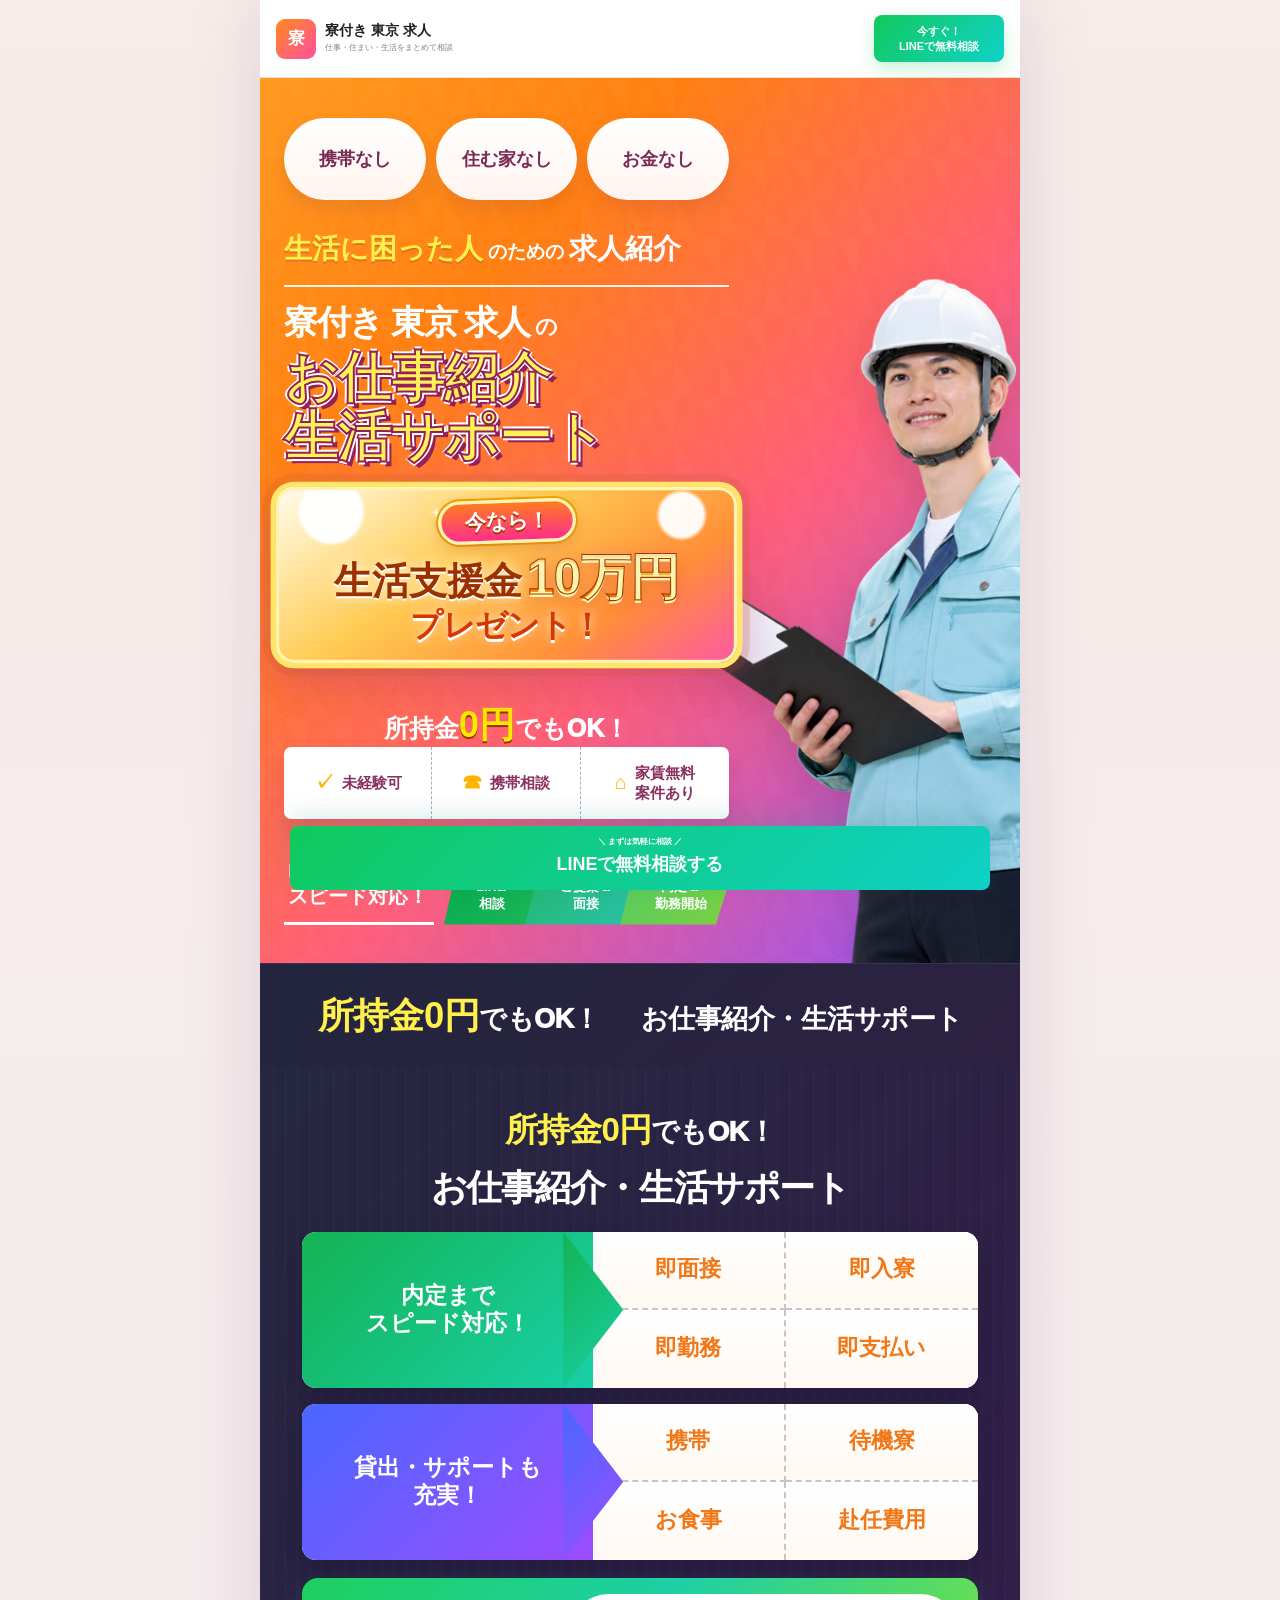
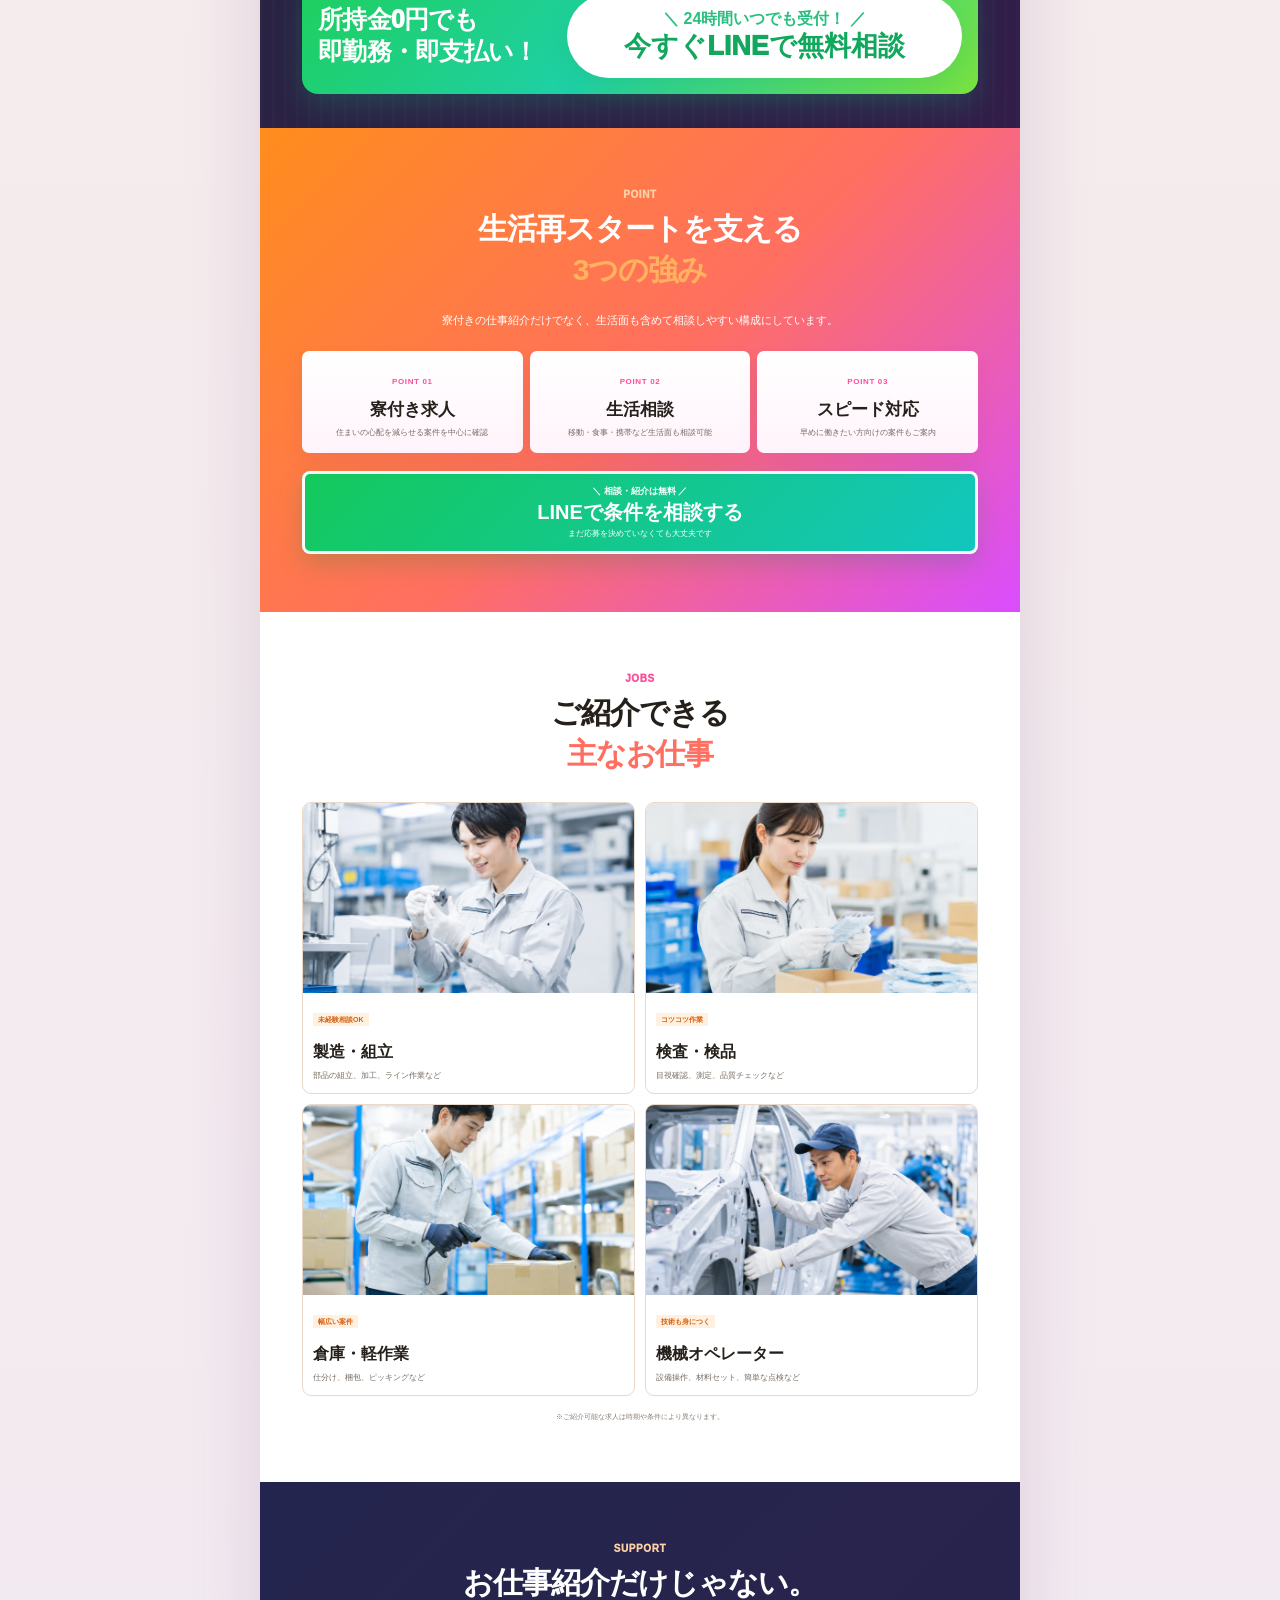
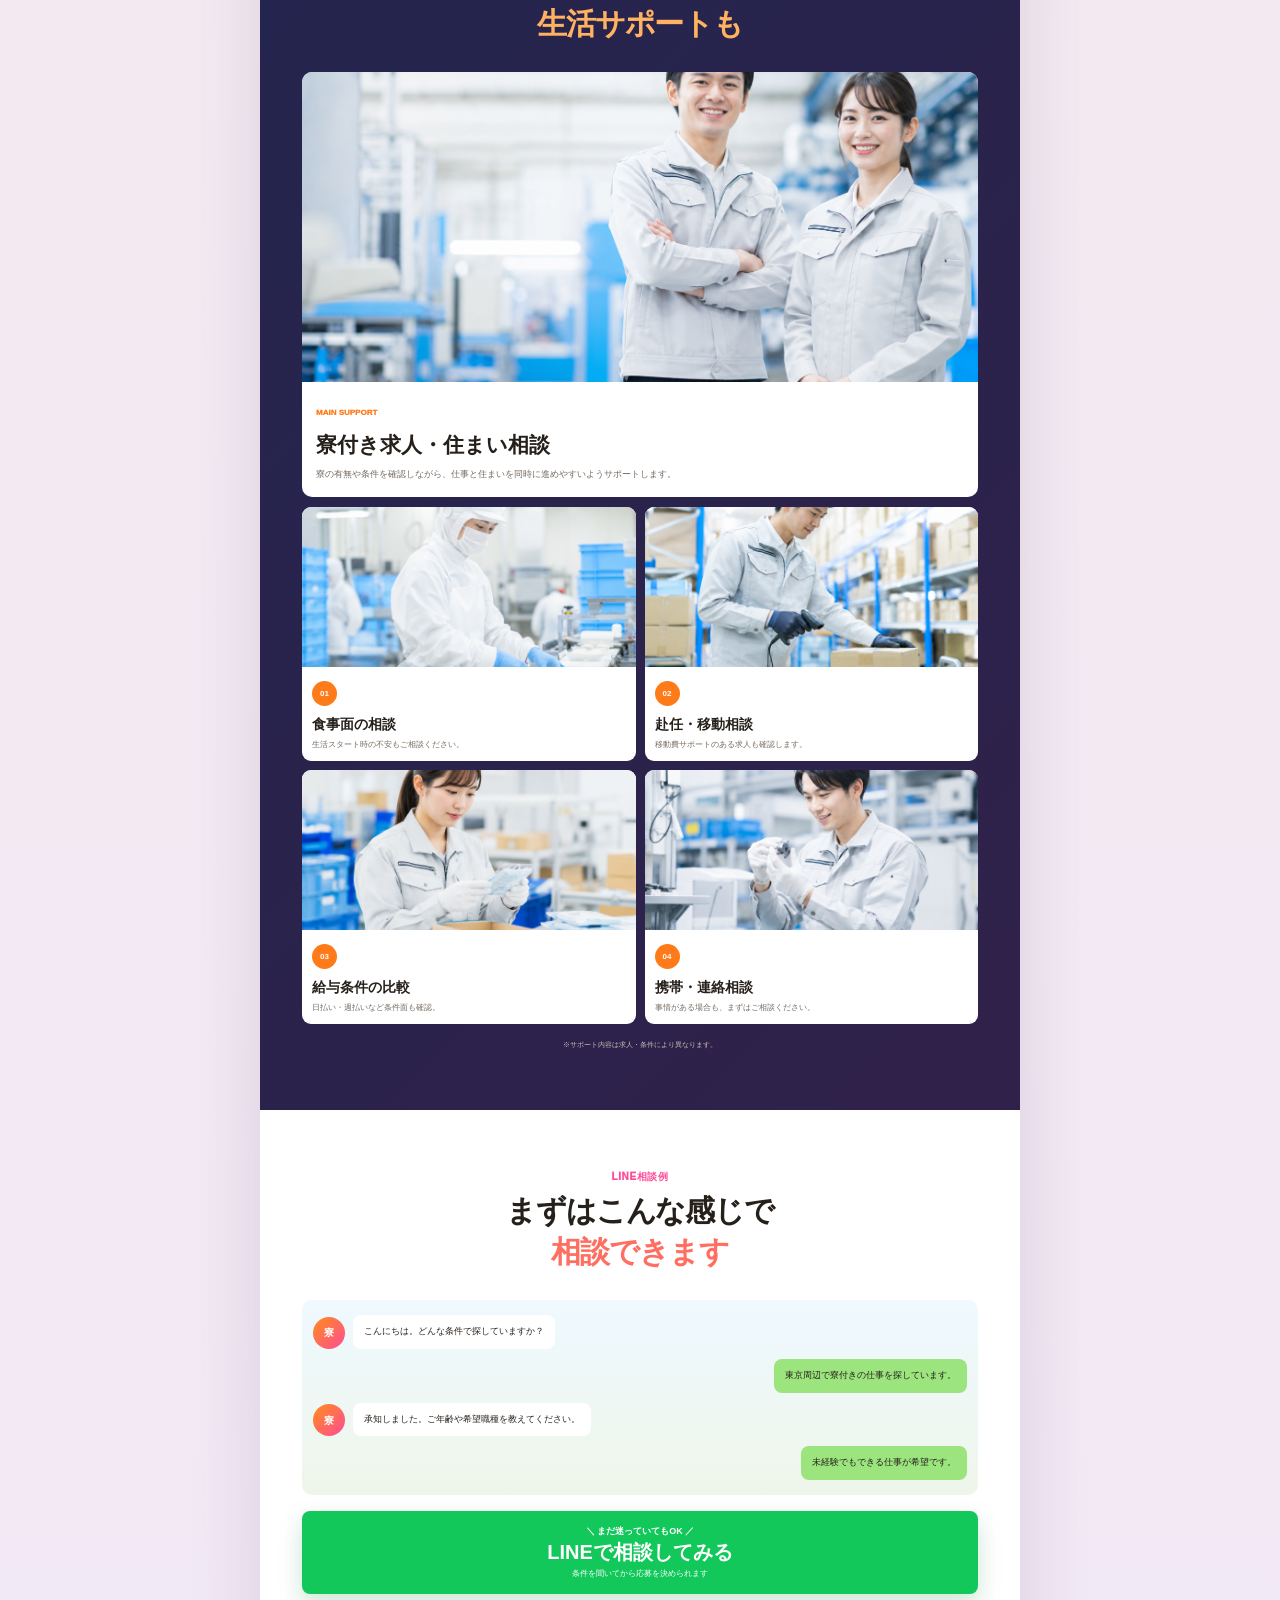
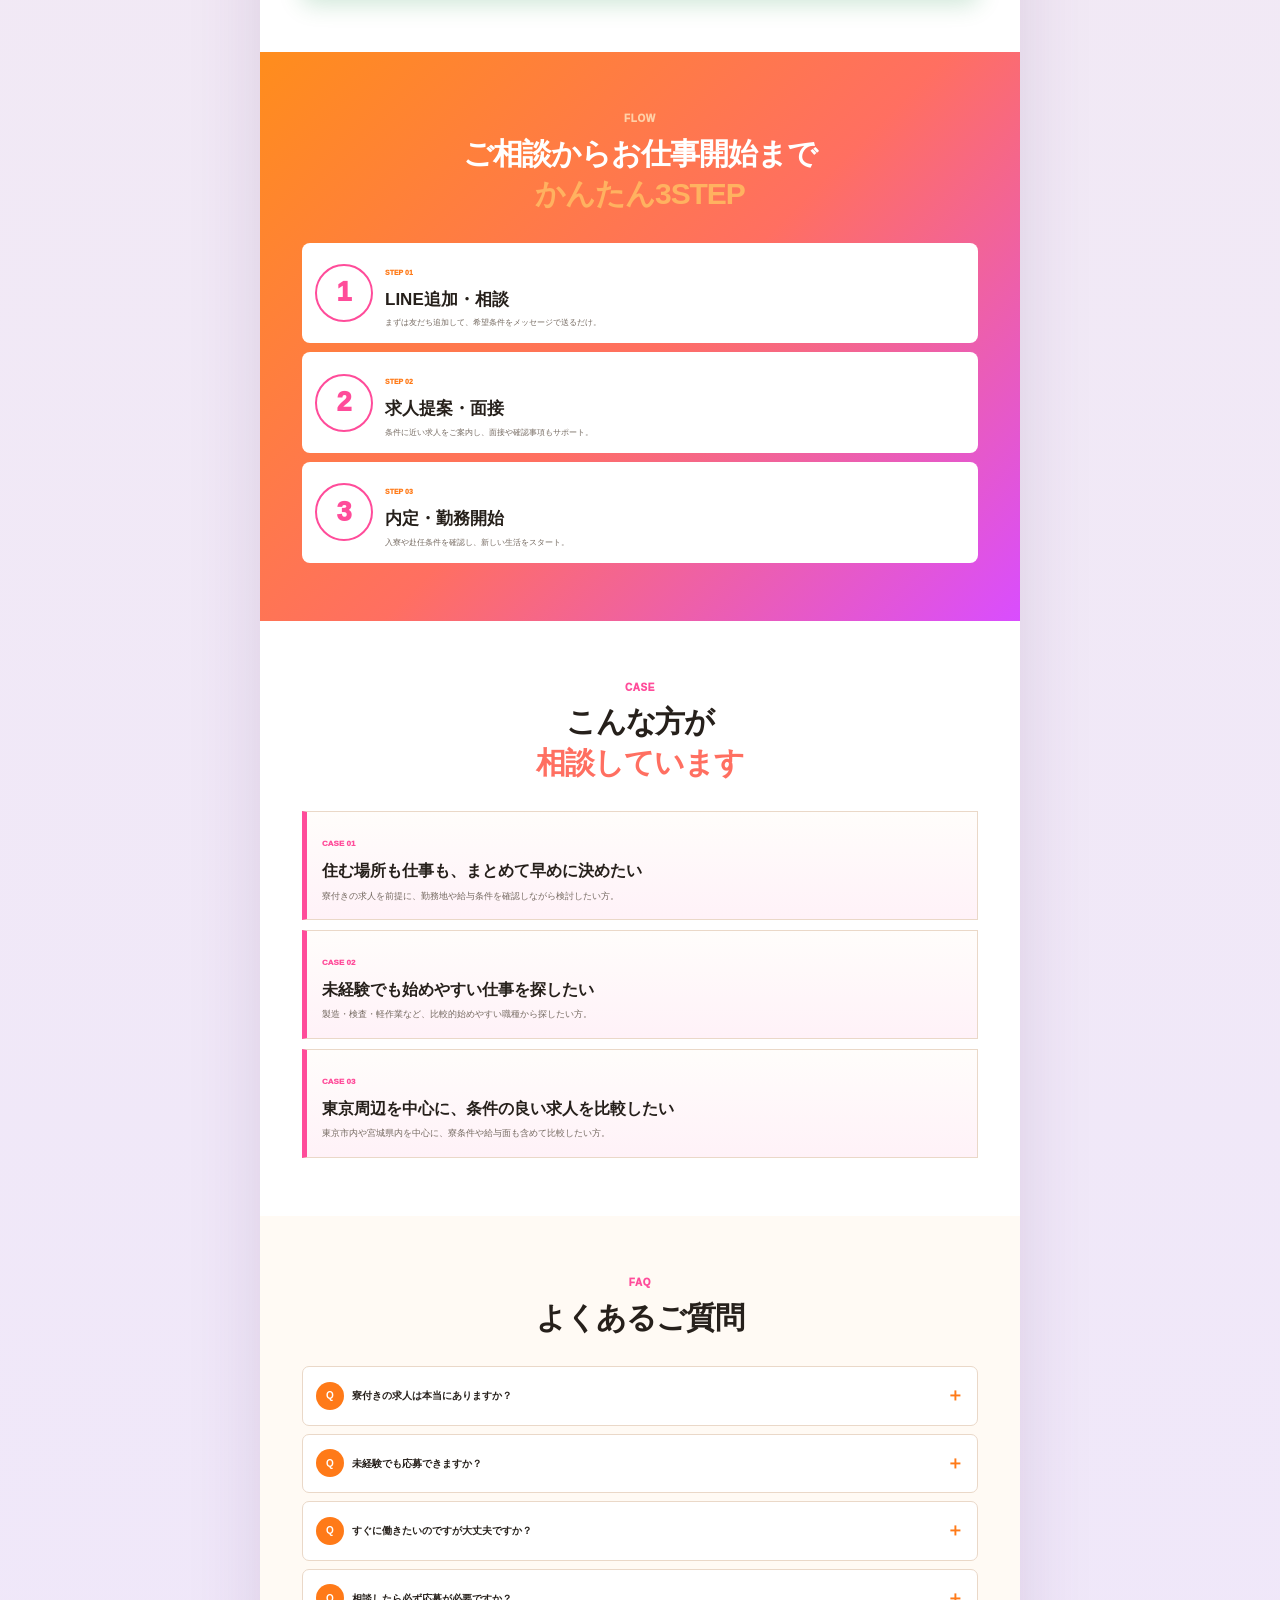
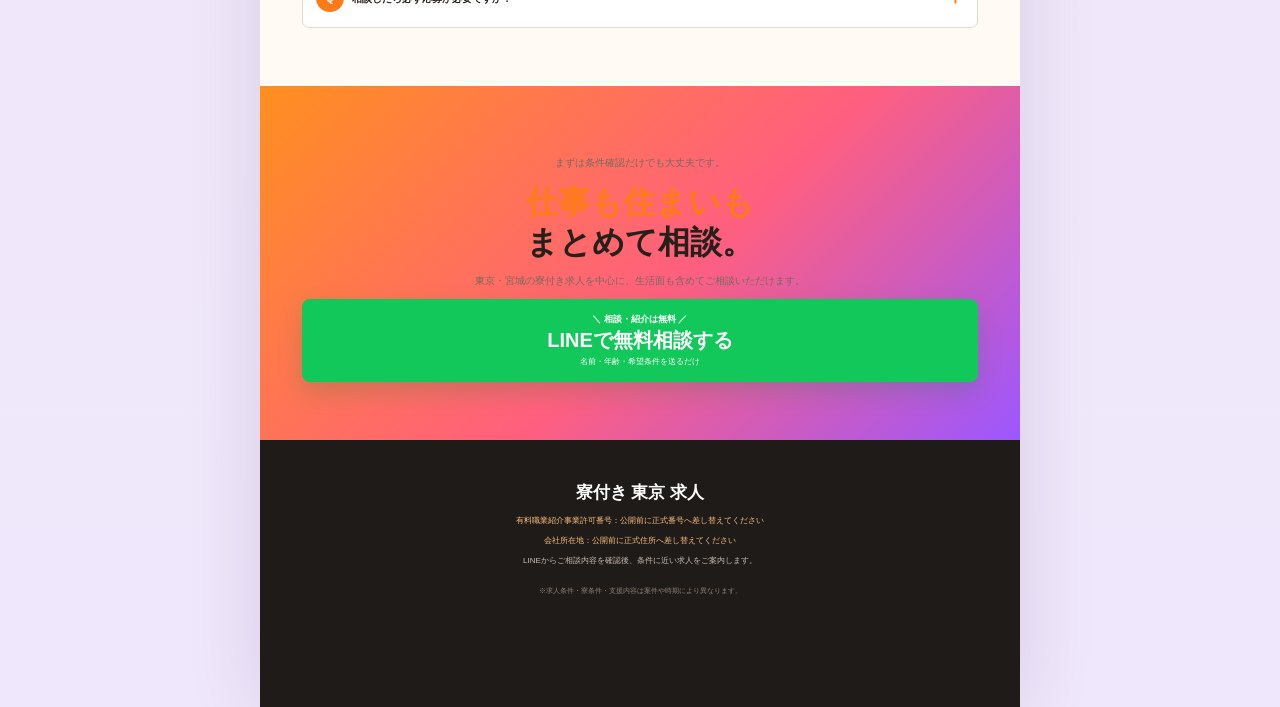
==== index.html @ ebe956d4 "Add files via upload" ====
<!doctype html>
<html lang="ja">
<head>
<meta charset="utf-8">
<meta name="viewport" content="width=device-width,initial-scale=1,viewport-fit=cover">
<meta name="description" content="東京・宮城の寮付き求人をLINEで無料相談。製造・検査・倉庫などのお仕事と住まいをまとめて相談できます。">
<meta name="theme-color" content="#f47a18">
<meta http-equiv="Cache-Control" content="no-cache, no-store, must-revalidate">
<meta http-equiv="Pragma" content="no-cache">
<meta http-equiv="Expires" content="0">
<title>寮付き 東京 求人｜仕事と住まいをまとめて相談</title>
<link rel="stylesheet" href="assets/style1.css?v=20260813r">
<link rel="stylesheet" href="assets/style2.css?v=20260813r">
<link rel="stylesheet" href="assets/hero-size.css?v=20260813r">
</head>
<body>
<div class="page">
<header class="header top-header">
  <a class="brand" href="#top" aria-label="ページ上部へ">
    <span class="brand-mark">寮</span>
    <span class="brand-copy"><strong>寮付き 東京 求人</strong><small>仕事・住まい・生活をまとめて相談</small></span>
  </a>
  <a class="header-line header-line-lg" href="https://lin.ee/xo4sCJy" target="_blank" rel="noopener">今すぐ！<br>LINEで無料相談</a>
</header>

<main id="top">
<section class="hero hero-reference">
  <div class="hero-pattern"></div>
  <div class="hero-inner hero-reference-inner">
    <div class="hero-left">
      <div class="hero-pills">
        <span>携帯なし</span>
        <span>住む家なし</span>
        <span>お金なし</span>
      </div>

      <div class="hero-life-line">
        <strong>生活に困った人</strong><span>のための</span><b>求人紹介</b>
      </div>

      <h1 class="hero-brand-copy">
        <small><b>寮付き 東京 求人</b> の</small>
        <span>お仕事紹介</span><br><em>生活サポート</em>
      </h1>

      <div class="hero-bonus">
        <small>今なら！</small>
        <strong>
          <span class="hero-bonus-main">生活支援金<b>10万円</b></span>
          <span class="hero-bonus-gift">プレゼント！</span>
        </strong>
      </div>

      <div class="hero-zero">所持金<b>0円</b>でもOK！</div>

      <div class="hero-merits hero-merits-ref">
        <div><i>✓</i><span>未経験可</span></div>
        <div><i>☎</i><span>携帯相談</span></div>
        <div><i>⌂</i><span>家賃無料<br>案件あり</span></div>
      </div>

      <div class="hero-bottom-flow">
        <div class="hero-speed">内定まで<br><strong>スピード対応！</strong></div>
        <div class="hero-steps hero-steps-ref">
          <div><b>01</b><span><em>LINE</em><br>相談</span></div>
          <div><b>02</b><span>ご提案＆<br>面接</span></div>
          <div><b>03</b><span>内定＆<br>勤務開始</span></div>
        </div>
      </div>
    </div>

    <div class="hero-right hero-person">
      <img src="assets/hero-worker-final.png" alt="寮付き求人を案内するスタッフ">
    </div>
  </div>
</section>

<section class="hero-strip hero-strip-ref">
  <p><b>所持金0円</b>でもOK！ <span>お仕事紹介・生活サポート</span></p>
</section>

<section class="section jobit-style reveal-target">
  <div class="jobit-headline">
    <p><b>所持金0円</b>でもOK！</p>
    <h2>お仕事紹介・生活サポート</h2>
  </div>

  <div class="jobit-support-card green-card">
    <div class="jobit-support-label">内定まで<br>スピード対応！</div>
    <div class="jobit-support-grid">
      <div>即面接</div>
      <div>即入寮</div>
      <div>即勤務</div>
      <div>即支払い</div>
    </div>
  </div>

  <div class="jobit-support-card blue-card">
    <div class="jobit-support-label">貸出・サポートも<br>充実！</div>
    <div class="jobit-support-grid">
      <div>携帯</div>
      <div>待機寮</div>
      <div>お食事</div>
      <div>赴任費用</div>
    </div>
  </div>

  <div class="jobit-cta-panel">
    <div class="jobit-cta-copy">
      <strong>所持金0円でも<br>即勤務・即支払い！</strong>
    </div>
    <a class="jobit-big-line" href="https://lin.ee/xo4sCJy" target="_blank" rel="noopener">
      <small>＼ 24時間いつでも受付！ ／</small>
      <span>今すぐLINEで無料相談</span>
    </a>
  </div>
</section>

<section class="section section-orange reveal-target">
  <div class="section-title light">
    <span>POINT</span>
    <h2>生活再スタートを支える<br><em>3つの強み</em></h2>
  </div>
  <p class="intro-copy">寮付きの仕事紹介だけでなく、生活面も含めて相談しやすい構成にしています。</p>
  <div class="feature-three">
    <article><strong>POINT 01</strong><h3>寮付き求人</h3><p>住まいの心配を減らせる案件を中心に確認</p></article>
    <article><strong>POINT 02</strong><h3>生活相談</h3><p>移動・食事・携帯など生活面も相談可能</p></article>
    <article><strong>POINT 03</strong><h3>スピード対応</h3><p>早めに働きたい方向けの案件もご案内</p></article>
  </div>
  <a class="line-btn white-line" href="https://lin.ee/xo4sCJy" target="_blank" rel="noopener">
    <small>＼ 相談・紹介は無料 ／</small>
    <strong>LINEで条件を相談する</strong>
    <span>まだ応募を決めていなくても大丈夫です</span>
  </a>
</section>

<section class="section jobs reveal-target">
  <div class="section-title">
    <span>JOBS</span>
    <h2>ご紹介できる<br><em>主なお仕事</em></h2>
  </div>
  <div class="jobs-grid">
    <article class="job-card"><img src="../assets/img/job-parts.png" alt="製造・組立の仕事"><div><small>未経験相談OK</small><h3>製造・組立</h3><p>部品の組立、加工、ライン作業など</p></div></article>
    <article class="job-card"><img src="../assets/img/job-inspection.png" alt="検査・検品の仕事"><div><small>コツコツ作業</small><h3>検査・検品</h3><p>目視確認、測定、品質チェックなど</p></div></article>
    <article class="job-card"><img src="../assets/img/job-warehouse.png" alt="倉庫・軽作業の仕事"><div><small>幅広い案件</small><h3>倉庫・軽作業</h3><p>仕分け、梱包、ピッキングなど</p></div></article>
    <article class="job-card"><img src="../assets/img/job-auto.png" alt="機械操作の仕事"><div><small>技術も身につく</small><h3>機械オペレーター</h3><p>設備操作、材料セット、簡単な点検など</p></div></article>
  </div>
  <p class="caption">※ご紹介可能な求人は時期や条件により異なります。</p>
</section>

<section class="section section-dark reveal-target">
  <div class="section-title light">
    <span>SUPPORT</span>
    <h2>お仕事紹介だけじゃない。<br><em>生活サポートも</em></h2>
  </div>
  <article class="support-main">
    <img src="../assets/img/support2.png" alt="住まいの相談サポート">
    <div><small>MAIN SUPPORT</small><h3>寮付き求人・住まい相談</h3><p>寮の有無や条件を確認しながら、仕事と住まいを同時に進めやすいようサポートします。</p></div>
  </article>
  <div class="support-grid">
    <article class="support-card"><img src="../assets/img/support1.png" alt="食事サポート"><div><b>01</b><h3>食事面の相談</h3><p>生活スタート時の不安もご相談ください。</p></div></article>
    <article class="support-card"><img src="../assets/img/support3.png" alt="赴任サポート"><div><b>02</b><h3>赴任・移動相談</h3><p>移動費サポートのある求人も確認します。</p></div></article>
    <article class="support-card"><img src="../assets/img/support4.png" alt="給与相談"><div><b>03</b><h3>給与条件の比較</h3><p>日払い・週払いなど条件面も確認。</p></div></article>
    <article class="support-card"><img src="../assets/img/support5.png" alt="携帯相談"><div><b>04</b><h3>携帯・連絡相談</h3><p>事情がある場合も、まずはご相談ください。</p></div></article>
  </div>
  <p class="caption light-caption">※サポート内容は求人・条件により異なります。</p>
</section>

<section class="section coordinator reveal-target">
  <div class="section-title">
    <span>LINE相談例</span>
    <h2>まずはこんな感じで<br><em>相談できます</em></h2>
  </div>
  <div class="chat-box">
    <div class="chat-row"><div class="chat-icon">寮</div><p>こんにちは。どんな条件で探していますか？</p></div>
    <div class="chat-row user"><p>東京周辺で寮付きの仕事を探しています。</p></div>
    <div class="chat-row"><div class="chat-icon">寮</div><p>承知しました。ご年齢や希望職種を教えてください。</p></div>
    <div class="chat-row user"><p>未経験でもできる仕事が希望です。</p></div>
  </div>
  <a class="line-btn" href="https://lin.ee/xo4sCJy" target="_blank" rel="noopener">
    <small>＼ まだ迷っていてもOK ／</small>
    <strong>LINEで相談してみる</strong>
    <span>条件を聞いてから応募を決められます</span>
  </a>
</section>

<section class="section section-orange reveal-target">
  <div class="section-title light">
    <span>FLOW</span>
    <h2>ご相談からお仕事開始まで<br><em>かんたん3STEP</em></h2>
  </div>
  <ol class="flow-list">
    <li><div class="flow-num">1</div><div><small>STEP 01</small><h3>LINE追加・相談</h3><p>まずは友だち追加して、希望条件をメッセージで送るだけ。</p></div></li>
    <li><div class="flow-num">2</div><div><small>STEP 02</small><h3>求人提案・面接</h3><p>条件に近い求人をご案内し、面接や確認事項もサポート。</p></div></li>
    <li><div class="flow-num">3</div><div><small>STEP 03</small><h3>内定・勤務開始</h3><p>入寮や赴任条件を確認し、新しい生活をスタート。</p></div></li>
  </ol>
</section>

<section class="section cases reveal-target">
  <div class="section-title">
    <span>CASE</span>
    <h2>こんな方が<br><em>相談しています</em></h2>
  </div>
  <div class="case-list">
    <article class="case-card"><span>CASE 01</span><h3>住む場所も仕事も、まとめて早めに決めたい</h3><p>寮付きの求人を前提に、勤務地や給与条件を確認しながら検討したい方。</p></article>
    <article class="case-card"><span>CASE 02</span><h3>未経験でも始めやすい仕事を探したい</h3><p>製造・検査・軽作業など、比較的始めやすい職種から探したい方。</p></article>
    <article class="case-card"><span>CASE 03</span><h3>東京周辺を中心に、条件の良い求人を比較したい</h3><p>東京市内や宮城県内を中心に、寮条件や給与面も含めて比較したい方。</p></article>
  </div>
</section>

<section class="section section-soft faq reveal-target">
  <div class="section-title">
    <span>FAQ</span>
    <h2>よくあるご質問</h2>
  </div>
  <div class="faq-list">
    <details><summary><b>Q</b>寮付きの求人は本当にありますか？</summary><div><b>A</b><p>はい。寮付き・住み込み可能な求人を中心にご案内します。条件は求人ごとに異なります。</p></div></details>
    <details><summary><b>Q</b>未経験でも応募できますか？</summary><div><b>A</b><p>未経験から応募可能な製造・検査・軽作業系の求人もあります。</p></div></details>
    <details><summary><b>Q</b>すぐに働きたいのですが大丈夫ですか？</summary><div><b>A</b><p>求人状況によりますが、選考スピードの早い案件から優先して確認できます。</p></div></details>
    <details><summary><b>Q</b>相談したら必ず応募が必要ですか？</summary><div><b>A</b><p>いいえ。求人条件を確認してから、応募するかどうか決めていただけます。</p></div></details>
  </div>
</section>

<section class="section final-cta reveal-target">
  <p>まずは条件確認だけでも大丈夫です。</p>
  <h2><em>仕事も住まいも</em><br>まとめて相談。</h2>
  <p>東京・宮城の寮付き求人を中心に、生活面も含めてご相談いただけます。</p>
  <a class="line-btn" href="https://lin.ee/xo4sCJy" target="_blank" rel="noopener">
    <small>＼ 相談・紹介は無料 ／</small>
    <strong>LINEで無料相談する</strong>
    <span>名前・年齢・希望条件を送るだけ</span>
  </a>
</section>

</main>

<footer class="footer">
  <strong>寮付き 東京 求人</strong>
  <p class="edit-needed">有料職業紹介事業許可番号：公開前に正式番号へ差し替えてください</p>
  <p class="edit-needed">会社所在地：公開前に正式住所へ差し替えてください</p>
  <p>LINEからご相談内容を確認後、条件に近い求人をご案内します。</p>
  <small>※求人条件・寮条件・支援内容は案件や時期により異なります。</small>
</footer>
</div>

<a class="fixed-line" href="https://lin.ee/xo4sCJy" target="_blank" rel="noopener"><small>＼ まずは気軽に相談 ／</small><strong>LINEで無料相談する</strong></a>
<script src="assets/app.js?v=20260813r"></script>
</body>
</html>
---- assets/style1.css ----
:root{--blue:#ff8c1a;--blue2:#e96a00;--yellow:#fff0a6;--green:#12c85a;--orange:#f47a18;--orange2:#ff9d3d;--orange3:#fff0df;--ink:#26201b;--muted:#756a61;--cream:#fffaf4;--line:#ead8c8;--dark:#28221e;--shadow:0 16px 42px rgba(61,39,20,.12)}
*{box-sizing:border-box}html{scroll-behavior:smooth}body{margin:0;background:#ede8e2;color:var(--ink);font-family:-apple-system,BlinkMacSystemFont,"Hiragino Kaku Gothic ProN","Yu Gothic",Meiryo,sans-serif;line-height:1.75}img{display:block;width:100%}a{text-decoration:none;color:inherit}.page{width:min(760px,100%);margin:auto;background:#fff;box-shadow:0 0 60px rgba(66,44,27,.12);overflow:hidden}.header{height:78px;position:sticky;top:0;z-index:50;background:rgba(255,255,255,.98);display:flex;align-items:center;justify-content:space-between;padding:0 16px;border-bottom:1px solid #eee2d8}.brand{display:flex;align-items:center;gap:9px}.brand-mark{width:40px;height:40px;border-radius:9px;background:var(--orange);display:grid;place-items:center;color:#fff;font-weight:950;font-size:17px}.brand-copy strong{display:block;font-size:14px;line-height:1.15}.brand-copy small{display:block;font-size:8px;color:#8c7e72;margin-top:3px}.header-line{background:var(--green);color:#fff;font-size:11px;font-weight:900;padding:9px 13px;border-radius:8px;text-align:center;line-height:1.3}.header-line-lg{min-width:130px}.hero-blue{position:relative;background:linear-gradient(135deg,var(--blue) 0%,#1639bf 52%,#0f2f9f 100%);color:#fff;overflow:hidden}.hero-pattern{position:absolute;inset:0;opacity:.16;background-image:linear-gradient(30deg,rgba(255,255,255,.25) 12%,transparent 12.5%,transparent 87%,rgba(255,255,255,.25) 87.5%,rgba(255,255,255,.25)),linear-gradient(150deg,rgba(255,255,255,.18) 12%,transparent 12.5%,transparent 87%,rgba(255,255,255,.18) 87.5%,rgba(255,255,255,.18)),linear-gradient(90deg,rgba(255,255,255,.1) 2%,transparent 2.5%,transparent 97%,rgba(255,255,255,.1) 97.5%,rgba(255,255,255,.1));background-size:34px 60px,34px 60px,34px 34px;background-position:0 0,17px 30px,0 0}.hero-inner{position:relative;z-index:1;display:grid;grid-template-columns:1.05fr .95fr;gap:10px;align-items:end;padding:26px 18px 0}.hero-left{padding:10px 0 22px}.hero-right{align-self:end}.hero-right img{height:520px;object-fit:contain;object-position:bottom right;filter:drop-shadow(0 12px 20px rgba(0,0,0,.18))}.hero-pills{display:flex;flex-wrap:wrap;gap:8px;margin-bottom:18px}.hero-pills span{background:#fff;color:#203148;border-radius:999px;padding:8px 14px;font-size:11px;font-weight:900;box-shadow:0 6px 16px rgba(0,0,0,.12)}.hero-subcopy{margin:0 0 8px;color:var(--yellow);font-size:15px;font-weight:950;line-height:1.4}.hero h1{margin:0;line-height:1.03;letter-spacing:-.04em}.hero h1 small{display:block;font-size:20px;font-weight:850;color:#fff;margin-bottom:10px}.hero h1 span{display:block;font-size:66px;font-weight:950;color:var(--yellow);text-shadow:-3px 0 #1230a2,0 3px #1230a2,3px 0 #1230a2,0 -3px #1230a2,2px 2px 0 #1230a2}.hero h1 em{display:block;font-style:normal;font-size:58px;font-weight:950;color:var(--yellow);text-shadow:-3px 0 #1230a2,0 3px #1230a2,3px 0 #1230a2,0 -3px #1230a2,2px 2px 0 #1230a2}.hero-zero{display:inline-block;margin:16px 0 14px;padding:8px 14px;border-radius:999px;background:#fff;color:#17307f;font-size:26px;font-weight:950;line-height:1.2}.hero-zero b{font-size:1.35em;color:#ffb800}.hero-merits{display:grid;grid-template-columns:repeat(3,1fr);border-radius:10px;overflow:visible;background:#fff;color:#17307f;margin-bottom:18px}.hero-merits div{padding:16px 8px;text-align:center;font-size:14px;font-weight:900;border-right:1px dashed #c7d0ee}.hero-merits div:last-child{border-right:0}.hero-steps-wrap{display:grid;grid-template-columns:140px 1fr;gap:10px;align-items:end}.hero-speed{font-size:18px;font-weight:950;line-height:1.5;padding:0 4px 12px;border-bottom:3px solid rgba(255,255,255,.85)}.hero-steps{display:grid;grid-template-columns:repeat(3,1fr);overflow:hidden;border-radius:9px}.hero-steps div{padding:12px 10px;background:#1a9a44;color:#fff;clip-path:polygon(0 0,87% 0,100% 50%,87% 100%,0 100%,8% 50%);margin-left:-12px;padding-left:24px}.hero-steps div:first-child{margin-left:0;padding-left:12px;background:#128740}.hero-steps div:nth-child(2){background:#2ea748}.hero-steps div:nth-child(3){background:#48ba50}.hero-steps b{display:block;font-size:22px;line-height:1;margin-bottom:3px}.hero-steps span{display:block;font-size:12px;font-weight:900;line-height:1.4}.hero-main-btn{margin-top:16px}.hero-strip{background:#272727;color:#fff;text-align:center;padding:22px 10px}.hero-strip p{margin:0;font-size:30px;font-weight:950;letter-spacing:-.02em}.hero-strip b{color:var(--yellow);font-size:1.35em}.hero-strip span{display:block;font-size:28px}.line-btn{width:100%;min-height:83px;background:var(--green);color:#fff;border-radius:8px;padding:10px 14px;display:flex;flex-direction:column;align-items:center;justify-content:center;box-shadow:0 10px 25px rgba(0,128,52,.2)}.line-btn small{font-size:9px;font-weight:800}.line-btn strong{font-size:20px;line-height:1.25}.line-btn span{font-size:8px;margin-top:2px}.section{padding:58px 18px}.section-title{text-align:center;margin-bottom:28px}.section-title>span{display:block;color:var(--orange);font-size:10px;font-weight:950;letter-spacing:.06em}.section-title h2{font-size:30px;line-height:1.35;margin:6px 0 0;letter-spacing:-.035em}.section-title h2 em{font-style:normal;color:var(--orange)}.section-title.light>span{color:#ffd0a7}.section-title.light h2{color:#fff}.section-title.light h2 em{color:#ffb260}.problem{background:#fff}.problem-image{border-radius:12px;overflow:hidden;margin-bottom:18px;background:#f4eee8}.problem-image img{max-height:520px;object-fit:cover;object-position:center top}.problem-list{display:grid;gap:9px}.problem-item{display:grid;grid-template-columns:38px 1fr;align-items:center;gap:10px;border:1px solid var(--line);background:#fffaf6;padding:12px;border-radius:8px}.problem-item b{width:38px;height:38px;display:grid;place-items:center;background:var(--orange);color:#fff;border-radius:50%;font-size:11px}.problem-item p{margin:0;font-size:11px}.problem-item strong{color:#c9580b}.answer-box{text-align:center;margin-top:20px;background:var(--orange3);border-top:4px solid var(--orange);padding:23px 16px}.answer-box small{font-size:9px;color:#a75012;font-weight:900}.answer-box h3{font-size:25px;line-height:1.3;margin:6px 0}.answer-box h3 em{font-style:normal;color:var(--orange)}.answer-box p{font-size:10px;color:var(--muted);margin:0}.section-orange{background:var(--orange);color:#fff}.intro-copy{text-align:center;font-size:11px;line-height:1.9;margin:-8px 0 20px}.feature-three{display:grid;grid-template-columns:repeat(3,1fr);gap:7px;margin-bottom:18px}.feature-three article{background:#fff;color:var(--ink);padding:14px 8px;text-align:center;border-radius:7px}.feature-three strong{font-size:8px;color:var(--orange);letter-spacing:.08em}.feature-three h3{font-size:17px;margin:2px 0}.feature-three p{font-size:8px;color:var(--muted);margin:0;line-height:1.5}.white-line{border:3px solid rgba(255,255,255,.85)}.jobs{background:#fff}.jobs-grid{display:grid;grid-template-columns:1fr 1fr;gap:10px}.job-card{border:1px solid var(--line);background:#fff;border-radius:9px;overflow:hidden}.job-card img{height:140px;object-fit:cover}.job-card div{padding:10px}.job-card small{font-size:7px;color:#d65f10;font-weight:900;background:#fff0df;padding:3px 5px}.job-card h3{font-size:16px;margin:7px 0 3px}.job-card p{font-size:8px;color:var(--muted);margin:0}.caption{text-align:center;color:#8b7e73;font-size:7px;margin:15px 0 0}.section-dark{background:var(--dark);color:#fff}.support-main{background:#fff;color:var(--ink);border-radius:10px;overflow:hidden;margin-bottom:10px}.support-main img{height:220px;object-fit:cover}.support-main div{padding:14px}.support-main small{font-size:8px;color:var(--orange);font-weight:950}.support-main h3{font-size:21px;margin:3px 0}.support-main p{font-size:9px;color:var(--muted);margin:0}.support-grid{display:grid;grid-template-columns:1fr 1fr;gap:9px}.support-card{background:#fff;color:var(--ink);border-radius:9px;overflow:hidden}.support-card img{height:110px;object-fit:cover}.support-card div{padding:10px}.support-card b{display:inline-grid;width:25px;height:25px;place-items:center;border-radius:50%;background:var(--orange);color:#fff;font-size:8px}.support-card h3{font-size:14px;margin:6px 0 2px}.support-card p{font-size:8px;color:var(--muted);margin:0;line-height:1.55}.light-caption{color:#c8bcb4}.coordinator{background:#fff}.chat-box{background:#e7efe7;padding:15px 11px;border-radius:10px;display:grid;gap:10px;margin-bottom:16px}.chat-row{display:flex;gap:8px;align-items:flex-end}.chat-row.user{justify-content:flex-end}.chat-icon{width:32px;height:32px;border-radius:50%;background:var(--orange);color:#fff;display:grid;place-items:center;font-size:10px;font-weight:900;flex:none}.chat-row p{max-width:78%;margin:0;background:#fff;padding:9px 11px;border-radius:8px;font-size:9px}.chat-row.user p{background:#9be47e}.flow-list{list-style:none;padding:0;margin:0;display:grid;gap:9px}.flow-list li{background:#fff;color:var(--ink);border-radius:8px;padding:13px;display:grid;grid-template-columns:58px 1fr;gap:12px;align-items:center}.flow-num{width:58px;height:58px;border-radius:50%;border:2px solid var(--orange);display:grid;place-items:center;color:var(--orange);font-size:27px;font-weight:950}.flow-list small{font-size:7px;color:var(--orange);font-weight:950}.flow-list h3{font-size:17px;margin:1px 0 2px}.flow-list p{font-size:8px;color:var(--muted);margin:0}.cases{background:#fff}.case-list{display:grid;gap:10px}.case-card{border:1px solid var(--line);padding:15px;border-left:5px solid var(--orange);background:#fffdfb}.case-card span{font-size:8px;font-weight:950;color:var(--orange)}.case-card h3{font-size:16px;line-height:1.45;margin:4px 0 6px}.case-card p{font-size:9px;color:var(--muted);margin:0}.section-soft{background:var(--cream)}.faq-list{display:grid;gap:8px}.faq details{background:#fff;border:1px solid var(--line);border-radius:7px;overflow:hidden}.faq summary{list-style:none;display:flex;align-items:center;gap:8px;padding:13px;font-size:10px;font-weight:900;cursor:pointer}.faq summary::-webkit-details-marker{display:none}.faq summary b,.faq details>div>b{width:28px;height:28px;display:grid;place-items:center;border-radius:50%;background:var(--orange);color:#fff;flex:none}.faq summary:after{content:"＋";margin-left:auto;color:var(--orange);font-size:18px}.faq details[open] summary:after{content:"−"}.faq details>div{display:flex;gap:8px;padding:0 13px 13px}.faq details>div>b{background:var(--dark)}.faq details>div p{font-size:9px;color:var(--muted);margin:3px 0 0}.final-cta{text-align:center;background:#fff}.final-cta>p{font-size:10px;color:var(--muted)}.final-cta h2{font-size:32px;line-height:1.25;margin:8px 0}.final-cta h2 em{font-style:normal;color:var(--orange)}.footer{background:#1f1b18;color:#fff;text-align:center;padding:38px 16px 105px}.footer strong{font-size:17px}.footer p{font-size:8px;color:#c9beb6;margin:6px 0}.footer .edit-needed{color:#ffc081}.footer small{font-size:7px;color:#8d8178}.fixed-line{position:fixed;z-index:80;left:50%;bottom:10px;transform:translateX(-50%);width:min(700px,calc(100% - 20px));min-height:64px;background:var(--green);color:#fff;border-radius:8px;display:flex;flex-direction:column;align-items:center;justify-content:center;box-shadow:0 10px 25px rgba(0,94,39,.28)}.fixed-line small{font-size:8px;font-weight:800}.fixed-line strong{font-size:18px}.reveal{opacity:0;transform:translateY(18px);transition:opacity .65s ease,transform .65s ease}.reveal.is-visible{opacity:1;transform:none}

/* TOP redesign based on supplied reference */
.hero-reference{position:relative;background:linear-gradient(135deg,#ff9d2f 0%,#ff7a00 50%,#df5a00 100%);color:#fff;overflow:hidden}.hero-reference .hero-pattern{opacity:.22;background-image:linear-gradient(60deg,rgba(255,255,255,.12) 25%,transparent 25.5%,transparent 75%,rgba(255,255,255,.12) 75.5%),linear-gradient(120deg,rgba(255,255,255,.09) 25%,transparent 25.5%,transparent 75%,rgba(255,255,255,.09) 75.5%);background-size:46px 80px;background-position:0 0,23px 40px}.hero-reference-inner{min-height:620px;padding:34px 24px 0;grid-template-columns:1.18fr .82fr;gap:0;align-items:end}.hero-reference .hero-left{position:relative;z-index:3;padding:6px 0 38px}.hero-reference .hero-pills{gap:8px;margin:0 0 24px}.hero-reference .hero-pills span{min-width:148px;text-align:center;padding:12px 20px;background:#fff;color:#6a3c19;border-radius:999px;font-size:16px;box-shadow:none}.hero-life-line{display:flex;align-items:baseline;gap:5px;padding-bottom:12px;margin-bottom:18px;border-bottom:2px solid rgba(255,255,255,.9);font-weight:900;white-space:nowrap}.hero-life-line strong{color:#ffe800;font-size:28px}.hero-life-line span{font-size:19px}.hero-life-line b{font-size:28px}.hero-brand-copy{margin:0}.hero-brand-copy small{display:block!important;font-size:22px!important;margin:0 0 8px!important;color:#fff!important}.hero-brand-copy small b{font-size:34px;letter-spacing:-.04em}.hero-brand-copy span,.hero-brand-copy em{display:inline!important;font-size:54px!important;line-height:1.1!important;color:#ffe800!important;font-weight:950!important;text-shadow:-3px 0 #fff,0 3px #fff,3px 0 #fff,0 -3px #fff,5px 5px 0 #8c3600!important;-webkit-text-stroke:2px #8c3600}.hero-bonus{position:relative;display:inline-flex;min-width:445px;flex-direction:column;align-items:center;justify-content:center;margin:20px 0 18px;padding:30px 28px 20px;border-radius:22px;background:radial-gradient(circle at 15% 12%,rgba(255,255,255,.98) 0 7%,transparent 8%),radial-gradient(circle at 88% 18%,rgba(255,255,255,.92) 0 5%,transparent 6%),linear-gradient(145deg,#fffdf1 0%,#fff1b7 24%,#ffd45a 50%,#fff1a0 72%,#fffdf1 100%);border:5px solid #ffcf2f;box-shadow:0 16px 34px rgba(108,41,0,.24),0 0 0 3px #fff3b3 inset,0 0 0 7px rgba(194,88,0,.16),0 0 32px rgba(255,204,32,.34);overflow:hidden;isolation:isolate;transform:scale(1.06)}.hero-bonus::before{content:"";position:absolute;inset:-44% auto auto -60%;width:42%;height:230%;background:linear-gradient(135deg,rgba(255,255,255,0) 0%,rgba(255,255,255,.12) 30%,rgba(255,255,255,.98) 49%,rgba(255,255,255,.26) 58%,rgba(255,255,255,0) 72%);transform:rotate(-28deg);filter:blur(.5px);animation:heroBonusShine 4.2s ease-in-out infinite;pointer-events:none;z-index:5}.hero-bonus::after{content:"✦  ✧  ✦";position:absolute;left:0;right:0;top:12px;text-align:center;font-size:14px;letter-spacing:20px;color:#fff8c8;text-shadow:0 0 7px #fff,0 0 13px #ffbf00;pointer-events:none;z-index:4}.hero-bonus small{position:relative;z-index:6;display:inline-block;font-size:20px;line-height:1;font-weight:950;color:#fff;padding:7px 22px 8px;margin:-18px 0 9px;border-radius:999px;background:linear-gradient(180deg,#ff7900 0%,#e84b00 100%);border:3px solid #fff3b5;box-shadow:0 5px 12px rgba(124,46,0,.2),0 0 0 2px #f1a300;text-shadow:0 2px 0 #a93400;transform:rotate(-2deg)}.hero-bonus strong{position:relative;z-index:6;display:block;text-align:center;font-weight:950;letter-spacing:-.04em}.hero-bonus-main{display:block;font-size:36px;line-height:1.05;color:#9c3100;text-shadow:0 2px 0 #fff,0 0 12px rgba(255,255,255,.9)}.hero-bonus-main b{display:inline-block;margin-left:5px;font-size:1.3em;line-height:1;color:#ff6a00;background:linear-gradient(180deg,#fff7c0 0%,#ffd43b 38%,#ff9700 72%,#e65f00 100%);-webkit-background-clip:text;background-clip:text;color:transparent;-webkit-text-stroke:1px #9a3d00;text-shadow:0 3px 0 #fff3b0,0 6px 12px rgba(153,63,0,.22)}.hero-bonus-gift{display:block;margin-top:6px;font-size:30px;line-height:1.05;color:#d53900;text-shadow:0 2px 0 #fff,0 0 10px rgba(255,255,255,.8)}@keyframes heroBonusShine{0%{transform:translate(-175%,-20%) rotate(-28deg);opacity:0}9%{opacity:.1}20%{opacity:1}36%{transform:translate(255%,18%) rotate(-28deg);opacity:0}100%{transform:translate(255%,18%) rotate(-28deg);opacity:0}}.hero-zero{display:block;width:max-content;margin:22px auto 0;padding:0;background:transparent;color:#fff;font-size:25px}.hero-zero b{color:#ffe800;font-size:1.45em;text-shadow:0 2px #8f3900}.hero-merits-ref{margin:0 0 22px;background:#fff;border-radius:7px;overflow:hidden;box-shadow:none}.hero-merits-ref div{display:flex;align-items:center;justify-content:center;gap:8px;min-height:72px;padding:10px 12px;font-size:15px;color:#8f3900;border-right:1px dashed #a7acc2}.hero-merits-ref i{font-style:normal;color:#f0d500;font-size:20px}.hero-merits-ref span{font-weight:950;line-height:1.3}.hero-bottom-flow{display:grid;grid-template-columns:150px 1fr;gap:10px;align-items:end}.hero-reference .hero-speed{font-size:17px;line-height:1.4;padding:0 4px 12px;border-bottom:3px solid #fff}.hero-reference .hero-speed strong{font-size:20px}.hero-steps-ref{border-radius:0;overflow:visible}.hero-steps-ref div{min-height:84px;display:flex;flex-direction:column;justify-content:center;align-items:center;text-align:center;clip-path:polygon(0 0,88% 0,100% 50%,88% 100%,0 100%,10% 50%);padding:8px 8px 8px 20px;margin-left:-14px}.hero-steps-ref div:first-child{margin-left:0;padding-left:8px}.hero-steps-ref b{font-size:23px}.hero-steps-ref span{font-size:13px;line-height:1.25}.hero-steps-ref em{font-style:italic}.hero-person{position:relative;z-index:2;align-self:stretch;display:flex;align-items:flex-end;justify-content:flex-end}.hero-person img{height:590px;max-width:none;width:410px;object-fit:contain;object-position:right bottom;filter:drop-shadow(0 14px 25px rgba(0,0,0,.18));transform:translateX(34px)}.hero-strip-ref{background:#2d2d2d;padding:20px 12px;border-top:1px solid rgba(255,255,255,.08)}.hero-strip-ref p{font-size:27px}.hero-strip-ref p>b{color:#ffe800}.hero-strip-ref p span{display:inline;margin-left:34px;color:#fff;font-size:27px}

/* Final hero worker placement */
.hero-reference-inner{position:relative;}
.hero-person{position:relative;z-index:2;align-self:stretch;display:flex;align-items:flex-end;justify-content:flex-end;overflow:visible;}
.hero-person img{display:block!important;height:660px!important;width:auto!important;max-width:none!important;object-fit:contain!important;object-position:right bottom!important;transform:translateX(24px)!important;background:transparent!important;filter:drop-shadow(0 12px 20px rgba(0,0,0,.12))!important;}
.hero-reference .hero-left{position:relative;z-index:3;}
@media(max-width:700px){
  .hero-reference-inner{grid-template-columns:1fr 180px!important;min-height:610px!important;}
  .hero-person{align-items:flex-end!important;justify-content:flex-end!important;}
  .hero-person img{height:430px!important;transform:translateX(30px)!important;}
}
@media(max-width:520px){
  .hero-reference-inner{grid-template-columns:minmax(0,1fr) 135px!important;}
  .hero-person img{height:360px!important;transform:translateX(28px)!important;}
}


/* Three top pills: force one row */
.hero-reference .hero-pills{
  display:flex;
  flex-wrap:nowrap!important;
  gap:8px;
  width:100%;
  max-width:420px;
}
.hero-reference .hero-pills span{
  flex:1 1 0;
  min-width:0!important;
  padding:12px 10px;
  white-space:nowrap;
}


/* Larger/taller top pills while keeping one row */
.hero-reference .hero-pills{
  display:flex!important;
  flex-wrap:nowrap!important;
  gap:10px!important;
  width:100%!important;
  max-width:470px!important;
}
.hero-reference .hero-pills span{
  flex:1 1 0!important;
  min-width:0!important;
  min-height:82px!important;
  padding:20px 8px!important;
  display:flex!important;
  align-items:center!important;
  justify-content:center!important;
  font-size:18px!important;
  line-height:1.15!important;
  white-space:nowrap!important;
}

.jobit-style{background:#2f2f2f;padding:34px 18px 34px;color:#fff;position:relative;overflow:hidden}.jobit-style::before{content:"";position:absolute;inset:0;background:repeating-linear-gradient(90deg,rgba(255,255,255,.02) 0,rgba(255,255,255,.02) 3px,transparent 3px,transparent 12px);opacity:.7;pointer-events:none}.jobit-style>*{position:relative;z-index:1}.jobit-headline{text-align:center;margin-bottom:22px}.jobit-headline p{margin:0 0 8px;font-size:28px;font-weight:950;letter-spacing:-.03em}.jobit-headline p b{color:#ffe01f;font-size:1.18em}.jobit-headline h2{margin:0;font-size:36px;line-height:1.18;font-weight:950;letter-spacing:-.04em}.jobit-support-card{display:grid;grid-template-columns:1.06fr 1.4fr;align-items:stretch;background:#fff;border-radius:14px;overflow:hidden;margin-bottom:16px;box-shadow:0 10px 26px rgba(0,0,0,.16)}.jobit-support-label{display:flex;align-items:center;justify-content:center;padding:20px 16px;font-size:23px;line-height:1.2;font-weight:950;text-align:center;color:#fff;position:relative}.jobit-support-label::after{content:"";position:absolute;right:-30px;top:0;width:60px;height:100%;background:inherit;clip-path:polygon(0 0,100% 50%,0 100%)}.green-card .jobit-support-label{background:linear-gradient(135deg,#1ea353 0%,#27883d 100%)}.blue-card .jobit-support-label{background:linear-gradient(135deg,#2456db 0%,#1d38b7 100%)}.jobit-support-grid{display:grid;grid-template-columns:1fr 1fr;background:#fff}.jobit-support-grid div{min-height:78px;display:flex;align-items:center;justify-content:center;text-align:center;padding:10px 8px;font-size:22px;font-weight:900;color:#ef7f1a;border-right:2px dashed #c5c5c5;border-bottom:2px dashed #c5c5c5}.jobit-support-grid div:nth-child(2n){border-right:none}.jobit-support-grid div:nth-last-child(-n+2){border-bottom:none}.jobit-cta-panel{margin-top:18px;background:#20cf5b;border-radius:16px;padding:16px 16px;display:grid;grid-template-columns:.9fr 1.5fr;gap:12px;align-items:center}.jobit-cta-copy strong{display:block;font-size:25px;line-height:1.25;font-weight:950;color:#fff;letter-spacing:-.03em}.jobit-big-line{background:#fff;border-radius:999px;min-height:84px;display:flex;flex-direction:column;align-items:center;justify-content:center;text-align:center;padding:10px 20px;box-shadow:0 8px 24px rgba(0,0,0,.14)}.jobit-big-line small{font-size:16px;font-weight:900;color:#2fc55e;line-height:1.2}.jobit-big-line span{font-size:27px;font-weight:950;color:#1fa84c;line-height:1.15;margin-top:3px}


/* colorful tuning */
:root{--green:#12c85a;--orange:#ff7a18;--orange2:#ff5db1;--yellow:#fff36a;--dark:#1f2145}
body{background:linear-gradient(180deg,#f6ede9 0%,#efe7fb 100%)}
.page{box-shadow:0 0 70px rgba(89,42,108,.14)}
.brand-mark{background:linear-gradient(135deg,#ff8a1d 0%,#ff4fa0 100%)}
.header-line{background:linear-gradient(135deg,#11c95c 0%,#10d2c9 100%);box-shadow:0 8px 18px rgba(17,201,92,.22)}
.hero-reference{background:linear-gradient(135deg,#ff9a1f 0%,#ff7f11 26%,#ff5e78 58%,#8c52ff 100%)}
.hero-reference .hero-pattern{opacity:.18}
.hero-reference .hero-pills span{background:linear-gradient(180deg,#ffffff 0%,#fff4ef 100%);color:#7a2b56;box-shadow:0 10px 18px rgba(111,40,89,.12)}
.hero-life-line strong{color:#fff04b;text-shadow:0 2px 0 rgba(127,24,85,.22)}
.hero-brand-copy span,.hero-brand-copy em{color:#fff257!important;text-shadow:-3px 0 #fff,0 3px #fff,3px 0 #fff,0 -3px #fff,5px 5px 0 #932059!important;-webkit-text-stroke:2px #932059}
.hero-bonus{background:radial-gradient(circle at 12% 14%,rgba(255,255,255,.98) 0 7%,transparent 8%),radial-gradient(circle at 88% 16%,rgba(255,255,255,.95) 0 5%,transparent 6%),linear-gradient(145deg,#fffdf1 0%,#ffe7a7 18%,#ffcb52 40%,#ff8f38 73%,#ff58a6 100%);border-color:#ffe56a;box-shadow:0 18px 38px rgba(145,42,90,.24),0 0 0 3px #fff3b3 inset,0 0 0 7px rgba(194,88,0,.16),0 0 32px rgba(255,110,190,.28)}
.hero-bonus small{background:linear-gradient(180deg,#ff7c21 0%,#ff2e8b 100%);border-color:#fff3b5;box-shadow:0 5px 12px rgba(145,42,90,.2),0 0 0 2px #f1a300}
.hero-bonus-main b{text-shadow:0 3px 0 #fff3b0,0 6px 12px rgba(153,63,0,.22),0 0 14px rgba(255,87,170,.24)}
.hero-merits-ref{box-shadow:0 12px 22px rgba(82,19,118,.12)}
.hero-merits-ref div{color:#8a2f60}
.hero-merits-ref i{color:#ffb400}
.hero-steps-ref div:first-child{background:linear-gradient(135deg,#00a84f 0%,#1db657 100%)}
.hero-steps-ref div:nth-child(2){background:linear-gradient(135deg,#24b564 0%,#29c1a8 100%)}
.hero-steps-ref div:nth-child(3){background:linear-gradient(135deg,#4cc86d 0%,#7cd13e 100%)}
.hero-strip-ref{background:linear-gradient(135deg,#22253d 0%,#2d2142 100%)}
.hero-strip-ref p>b{color:#fff04b}
.section-title>span{color:#ff4c9a}.section-title h2 em{color:#ff6f61}
.answer-box{background:linear-gradient(180deg,#fff1dc 0%,#ffe2ec 100%);border-top-color:#ff6f61}
.answer-box h3 em{color:#ff4c9a}
.section-orange{background:linear-gradient(135deg,#ff8d1c 0%,#ff6f61 52%,#d94dff 100%)}
.feature-three article{background:linear-gradient(180deg,#ffffff 0%,#fff4fb 100%);box-shadow:0 10px 20px rgba(120,42,96,.08)}
.feature-three strong{color:#ff4c9a}
.white-line{border-color:rgba(255,255,255,.95);background:linear-gradient(135deg,#14c95b 0%,#13c6bf 100%)}
.section-dark{background:linear-gradient(135deg,#23254e 0%,#30214a 100%)}
.chat-box{background:linear-gradient(180deg,#eff9ff 0%,#eef6ea 100%)}
.chat-icon{background:linear-gradient(135deg,#ff8e1a 0%,#ff4b96 100%)}
.flow-num{border-color:#ff4c9a;color:#ff4c9a}
.case-card{border-left-color:#ff4c9a;background:linear-gradient(180deg,#fffdfb 0%,#fff2f8 100%)}
.case-card span{color:#ff4c9a}
.final-cta{background:linear-gradient(135deg,#ff8f1f 0%,#ff5f7f 55%,#9b57ff 100%)}
.final-cta em{color:#fff36a}
.fixed-line{background:linear-gradient(135deg,#10c95d 0%,#0fd0c7 100%);box-shadow:0 -10px 26px rgba(25,146,126,.18)}
.jobit-style{background:linear-gradient(135deg,#24263f 0%,#321d49 100%)}
.jobit-headline p b{color:#fff14d}
.green-card .jobit-support-label{background:linear-gradient(135deg,#14b354 0%,#18d0a7 100%)}
.blue-card .jobit-support-label{background:linear-gradient(135deg,#4967ff 0%,#9c4dff 100%)}
.jobit-support-card{box-shadow:0 14px 30px rgba(15,13,42,.26)}
.jobit-support-grid div{color:#f17717;background:linear-gradient(180deg,#fff 0%,#fff8f2 100%)}
.jobit-cta-panel{background:linear-gradient(135deg,#1fcf5d 0%,#1ed0a7 48%,#7ae23f 100%);box-shadow:0 12px 28px rgba(26,164,120,.24)}
.jobit-big-line{box-shadow:0 10px 24px rgba(31,168,76,.18)}
.jobit-big-line small{color:#2cbf80}
.jobit-big-line span{color:#11a85d}
---- assets/style2.css ----
@media(min-width:761px){.section{padding-left:42px;padding-right:42px}.job-card img{height:190px}.support-main img{height:310px}.support-card img{height:160px}}
@media(max-width:700px){.hero-inner{grid-template-columns:1fr;gap:0}.hero-right{order:2;text-align:center}.hero-right img{height:360px;margin:auto}.hero-left{order:1;padding-bottom:8px}.hero h1 span{font-size:58px}.hero h1 em{font-size:48px}.hero-steps-wrap{grid-template-columns:1fr;gap:10px}.hero-speed{border-bottom:0;padding-bottom:0;text-align:center}.hero-strip p{font-size:24px}.hero-strip span{font-size:22px}}
@media(max-width:520px){body{background:#fff}.page{box-shadow:none}.header{height:70px;padding:0 12px}.brand-mark{width:36px;height:36px;font-size:15px}.brand-copy strong{font-size:12px}.brand-copy small{font-size:7px}.header-line{font-size:10px;padding:8px 10px}.header-line-lg{min-width:112px}.hero-inner{padding:20px 14px 0}.hero-pills{gap:6px;margin-bottom:14px}.hero-pills span{font-size:9px;padding:7px 11px}.hero-subcopy{font-size:13px}.hero h1 small{font-size:16px}.hero h1 span{font-size:48px;text-shadow:-2px 0 #8c3600,0 2px #8c3600,2px 0 #8c3600,0 -2px #8c3600}.hero h1 em{font-size:40px;text-shadow:-2px 0 #8c3600,0 2px #8c3600,2px 0 #8c3600,0 -2px #8c3600}.hero-zero{font-size:20px;margin:12px 0}.hero-merits div{font-size:11px;padding:12px 6px}.hero-speed{font-size:16px}.hero-steps div{padding:10px 7px 10px 18px}.hero-steps b{font-size:18px}.hero-steps span{font-size:9px}.hero-right img{height:285px}.hero-main-btn{margin-top:14px}.hero-strip{padding:18px 10px}.hero-strip p{font-size:20px}.hero-strip span{font-size:18px}.section{padding:50px 14px}.section-title{margin-bottom:23px}.section-title h2{font-size:27px}.problem-image img{max-height:450px}.answer-box h3{font-size:23px}.feature-three{gap:5px}.feature-three article{padding:12px 5px}.feature-three h3{font-size:15px}.job-card img{height:122px}.job-card h3{font-size:14px}.support-main img{height:190px}.support-card img{height:95px}.flow-list li{grid-template-columns:50px 1fr}.flow-num{width:50px;height:50px;font-size:23px}.final-cta h2{font-size:29px}.fixed-line{bottom:8px;width:calc(100% - 16px)}}
@media(max-width:370px){.hero h1 span{font-size:41px}.hero h1 em{font-size:34px}.hero-subcopy{font-size:12px}.hero-zero{font-size:17px}.hero-merits{grid-template-columns:1fr}.hero-merits div{border-right:0;border-bottom:1px dashed #c7d0ee}.hero-merits div:last-child{border-bottom:0}.jobs-grid{gap:7px}.job-card img{height:105px}.support-grid{gap:7px}}
@media(prefers-reduced-motion:reduce){html{scroll-behavior:auto}.reveal{opacity:1;transform:none;transition:none}}
@media(max-width:700px){.hero-reference-inner{grid-template-columns:1fr;min-height:auto;padding:24px 15px 0}.hero-reference .hero-left{padding-bottom:8px}.hero-reference .hero-pills span{min-width:0;flex:1;font-size:12px;padding:10px 9px}.hero-life-line{white-space:normal;flex-wrap:wrap;gap:3px;padding-bottom:8px;margin-bottom:14px}.hero-life-line strong,.hero-life-line b{font-size:21px}.hero-life-line span{font-size:14px}.hero-brand-copy small{font-size:16px!important}.hero-brand-copy small b{font-size:24px}.hero-brand-copy span,.hero-brand-copy em{font-size:38px!important;-webkit-text-stroke:1.5px #8c3600;text-shadow:-2px 0 #fff,0 2px #fff,2px 0 #fff,0 -2px #fff,3px 3px 0 #8c3600!important}.hero-bonus{min-width:0;width:100%;margin:16px 0 16px;padding:26px 12px 17px;transform:scale(1)}.hero-bonus small{font-size:15px;margin-top:-14px}.hero-bonus-main{font-size:27px}.hero-bonus-gift{font-size:24px}.hero-zero{font-size:20px;margin-top:17px}.hero-merits-ref div{min-height:62px;font-size:11px;padding:8px 5px;gap:4px}.hero-bottom-flow{grid-template-columns:1fr}.hero-reference .hero-speed{text-align:left;border-bottom:2px solid #fff;font-size:14px}.hero-reference .hero-speed strong{font-size:17px}.hero-steps-ref div{min-height:68px}.hero-steps-ref b{font-size:18px}.hero-steps-ref span{font-size:10px}.hero-person{height:285px;justify-content:center}.hero-person img{height:315px;width:270px;transform:none}.hero-strip-ref p,.hero-strip-ref p span{font-size:18px}.hero-strip-ref p span{display:block;margin:0}}


/* Keep the three pills on one row on mobile as well */
@media(max-width:700px){
  .hero-reference .hero-pills{
    display:flex!important;
    flex-wrap:nowrap!important;
    gap:6px!important;
    width:calc(100vw - 30px)!important;
    max-width:730px!important;
  }
  .hero-reference .hero-pills span{
    flex:1 1 0!important;
    min-width:0!important;
    font-size:13px!important;
    padding:10px 4px!important;
    white-space:nowrap!important;
  }
}
@media(max-width:370px){
  .hero-reference .hero-pills span{
    font-size:12px!important;
    padding:9px 2px!important;
  }
}


/* Taller pills on tablet/mobile */
@media(max-width:700px){
  .hero-reference .hero-pills{
    gap:6px!important;
    width:calc(100vw - 30px)!important;
    max-width:730px!important;
  }
  .hero-reference .hero-pills span{
    min-height:72px!important;
    padding:17px 4px!important;
    font-size:15px!important;
  }
}
@media(max-width:370px){
  .hero-reference .hero-pills span{
    min-height:66px!important;
    padding:14px 2px!important;
    font-size:13px!important;
  }
}

@media(max-width:700px){.hero-bonus{min-width:0;width:100%;margin:16px 0 16px;padding:26px 12px 17px;transform:scale(1)}.hero-bonus small{font-size:15px;margin-top:-14px}.hero-bonus-main{font-size:27px}.hero-bonus-gift{font-size:24px}}

@media(max-width:700px){.jobit-style{padding:28px 14px 28px}.jobit-headline p{font-size:23px}.jobit-headline h2{font-size:28px}.jobit-support-card{grid-template-columns:1fr}.jobit-support-label{font-size:20px;padding:18px 14px}.jobit-support-label::after{display:none}.jobit-support-grid div{min-height:64px;font-size:19px}.jobit-cta-panel{grid-template-columns:1fr;gap:10px;padding:14px}.jobit-cta-copy strong{text-align:center;font-size:22px}.jobit-big-line{min-height:78px}.jobit-big-line small{font-size:13px}.jobit-big-line span{font-size:22px}}
@media(max-width:520px){.jobit-headline p{font-size:20px}.jobit-headline h2{font-size:24px}.jobit-support-label{font-size:18px}.jobit-support-grid div{font-size:17px;min-height:58px;padding:8px 6px}.jobit-cta-copy strong{font-size:20px}.jobit-big-line span{font-size:19px}}
---- assets/hero-size.css ----
/* Hero worker size override - loaded last */
.hero-person{overflow:visible!important;}
.hero-person img{
  height:690px!important;
  width:auto!important;
  max-width:none!important;
  transform:translateX(-18px)!important;
  object-fit:contain!important;
  object-position:right bottom!important;
}
@media(max-width:700px){
  .hero-person img{
    height:440px!important;
    width:auto!important;
    transform:translateX(-14px)!important;
  }
}
@media(max-width:520px){
  .hero-person img{
    height:375px!important;
    width:auto!important;
    transform:translateX(-10px)!important;
  }
}
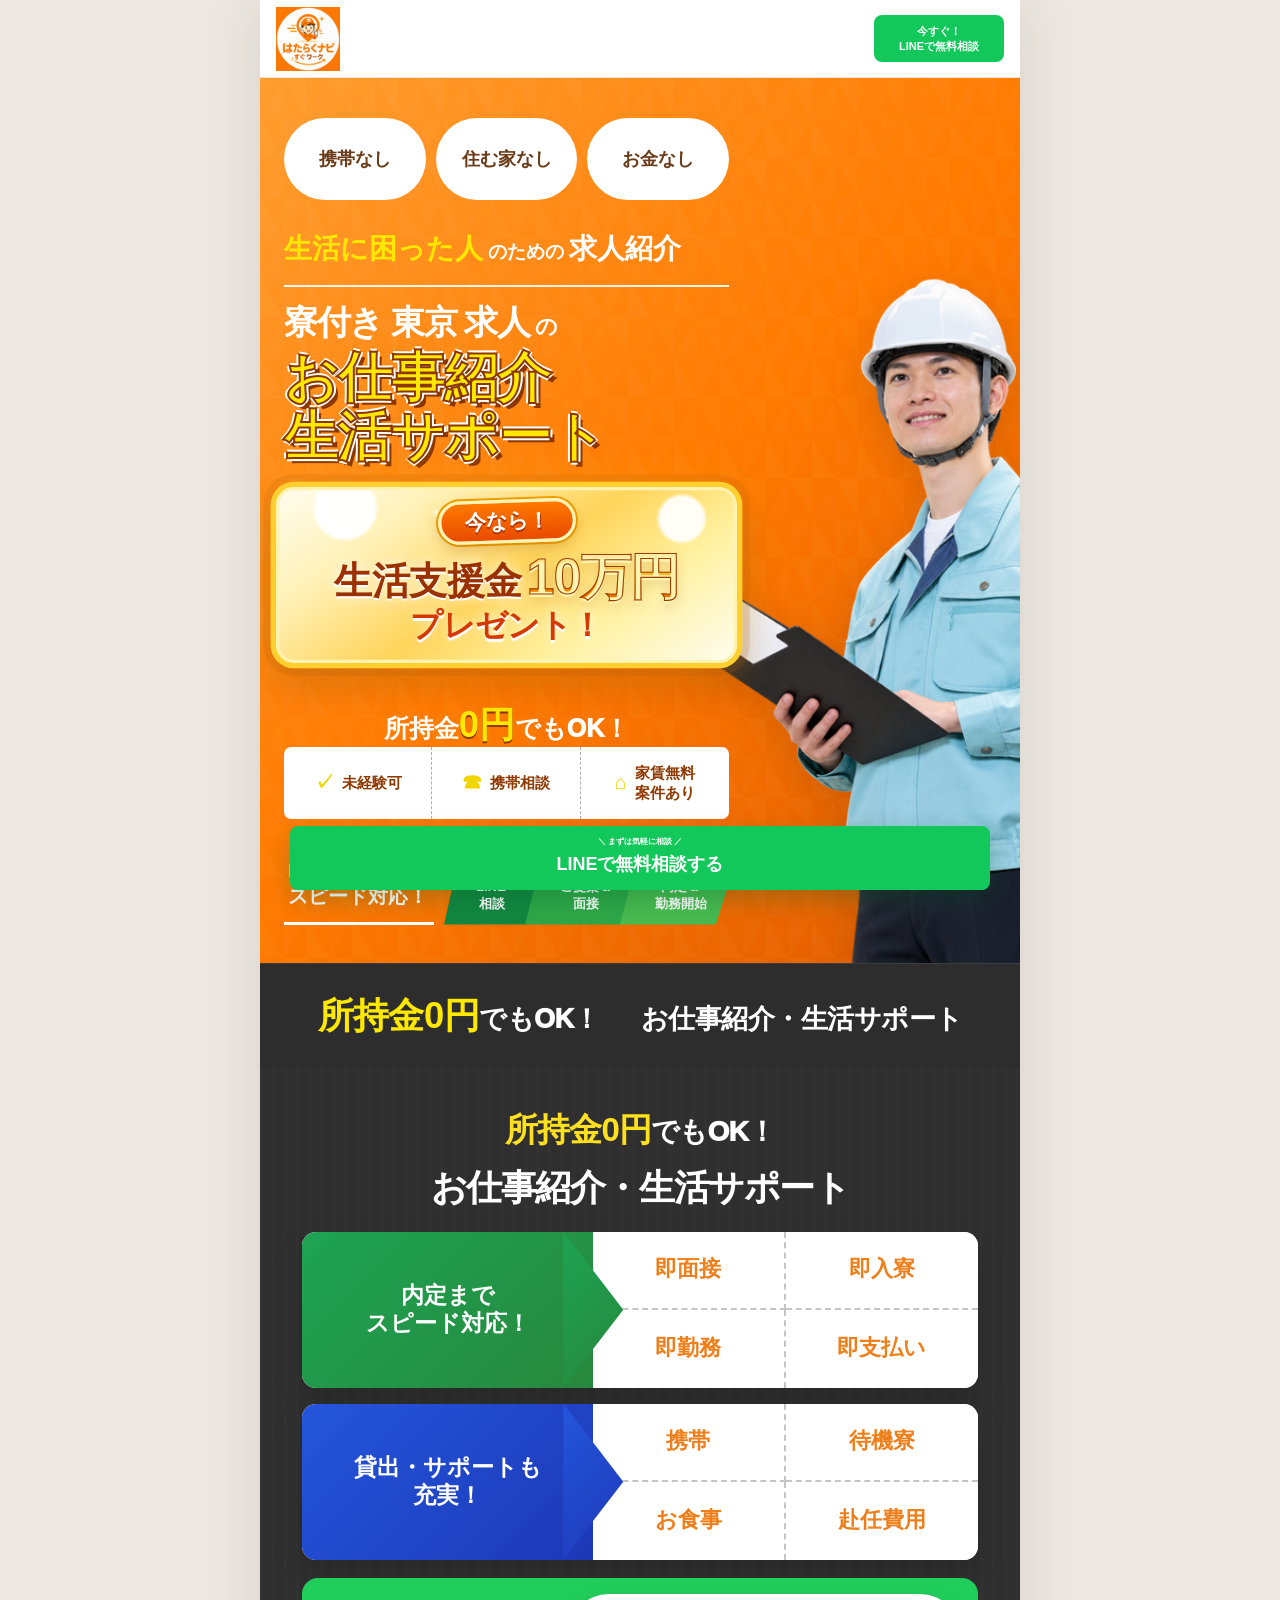
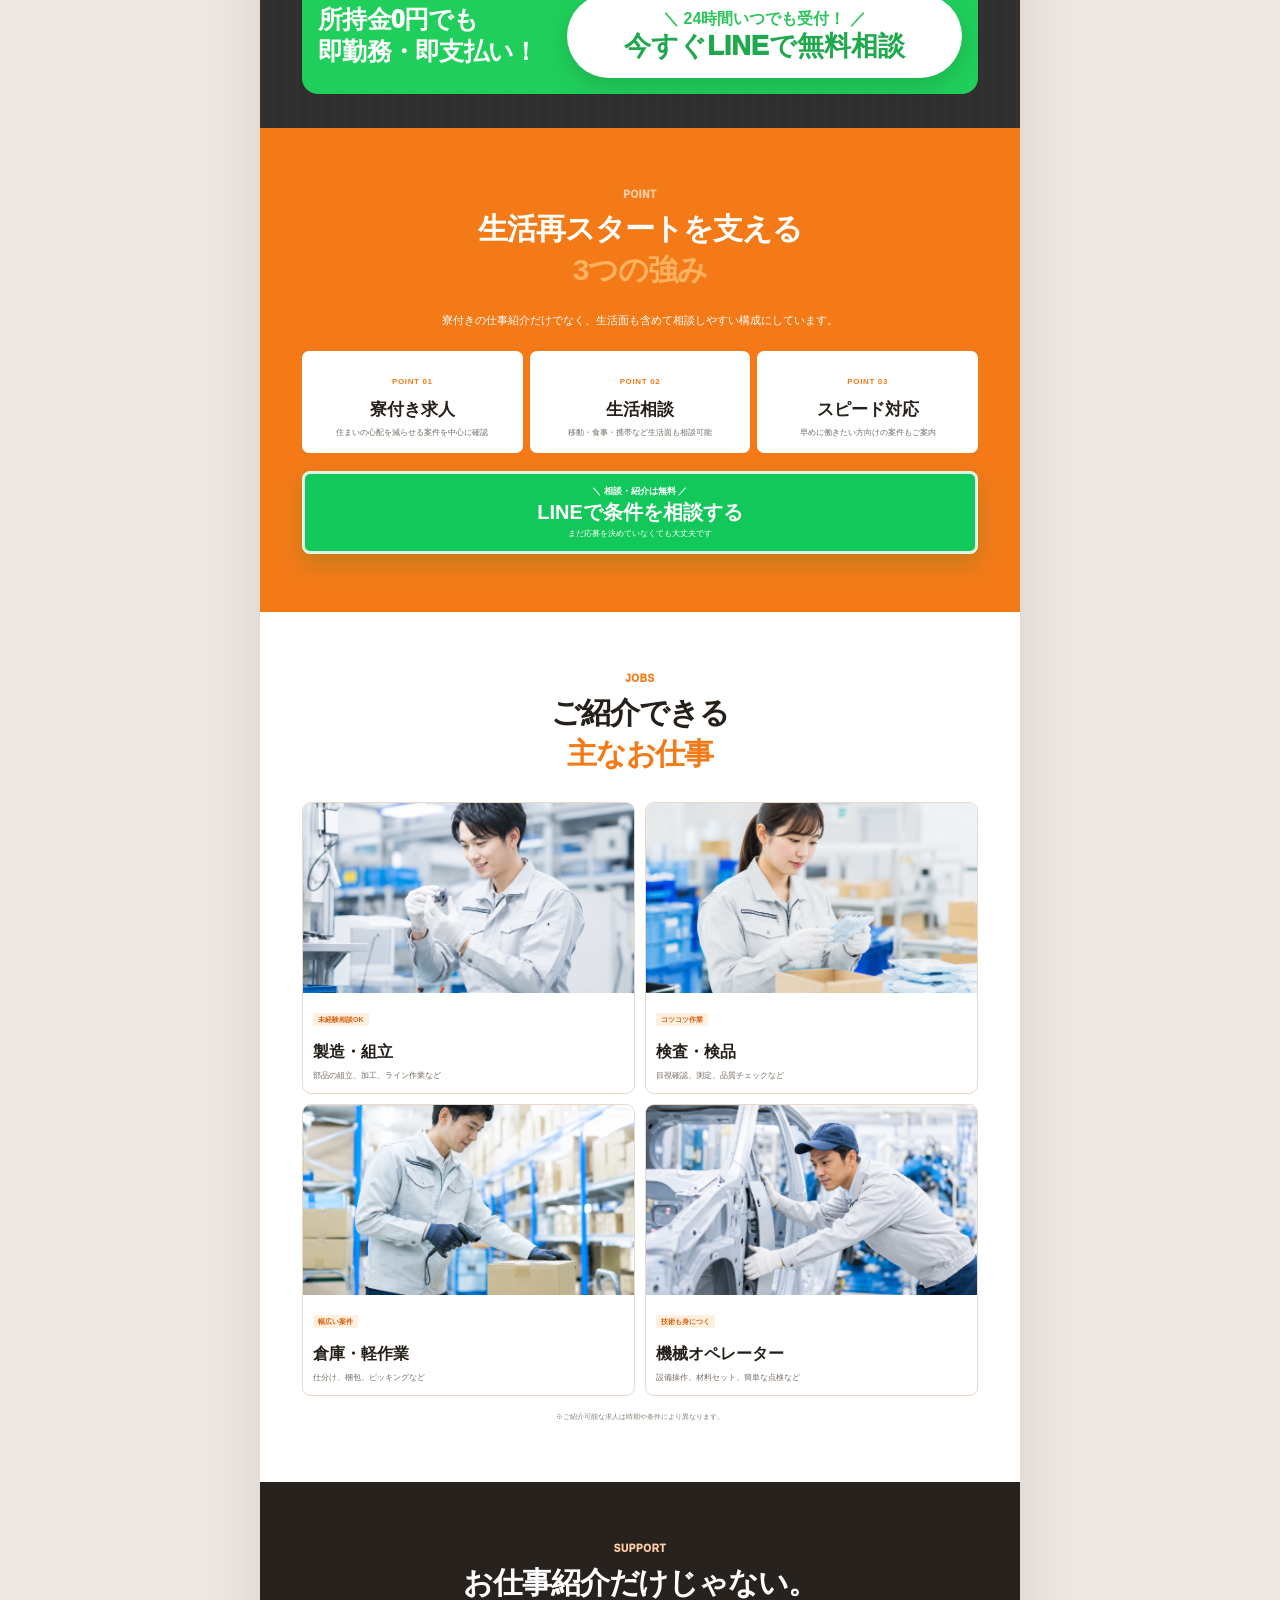
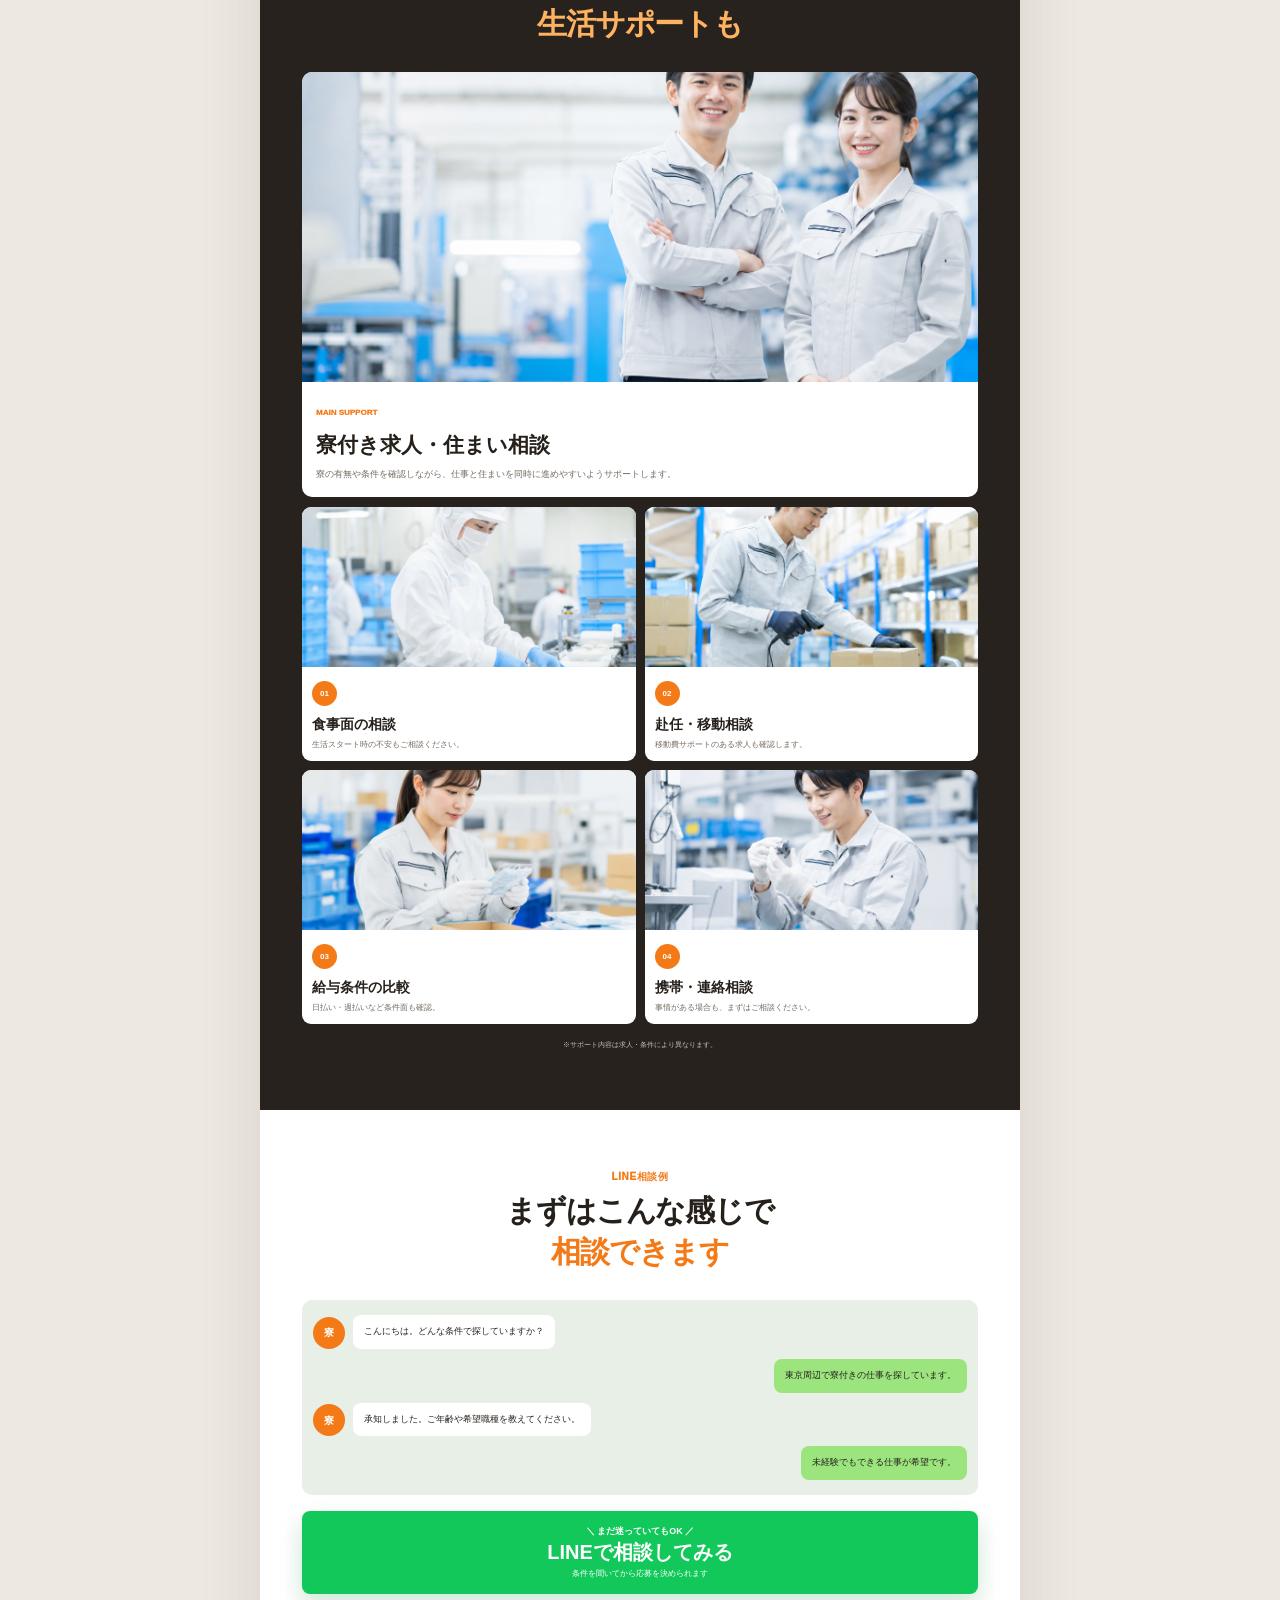
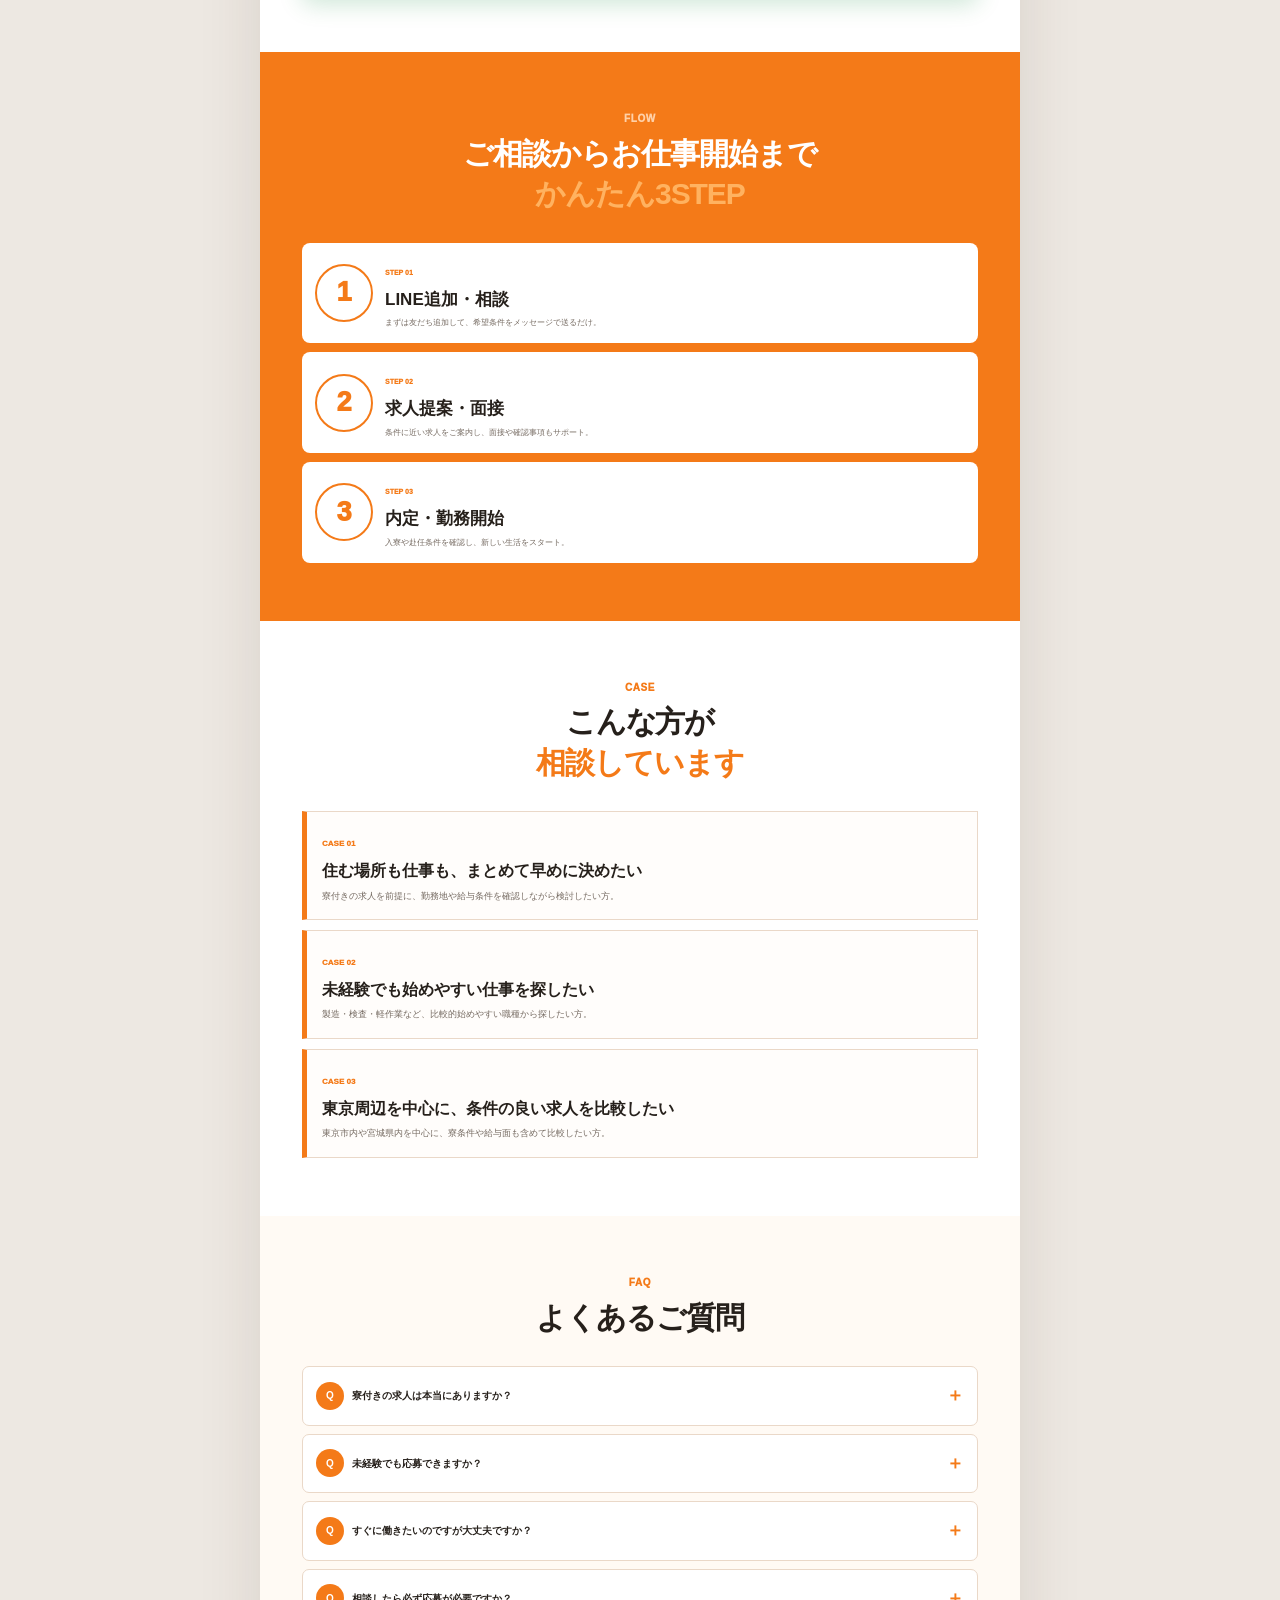
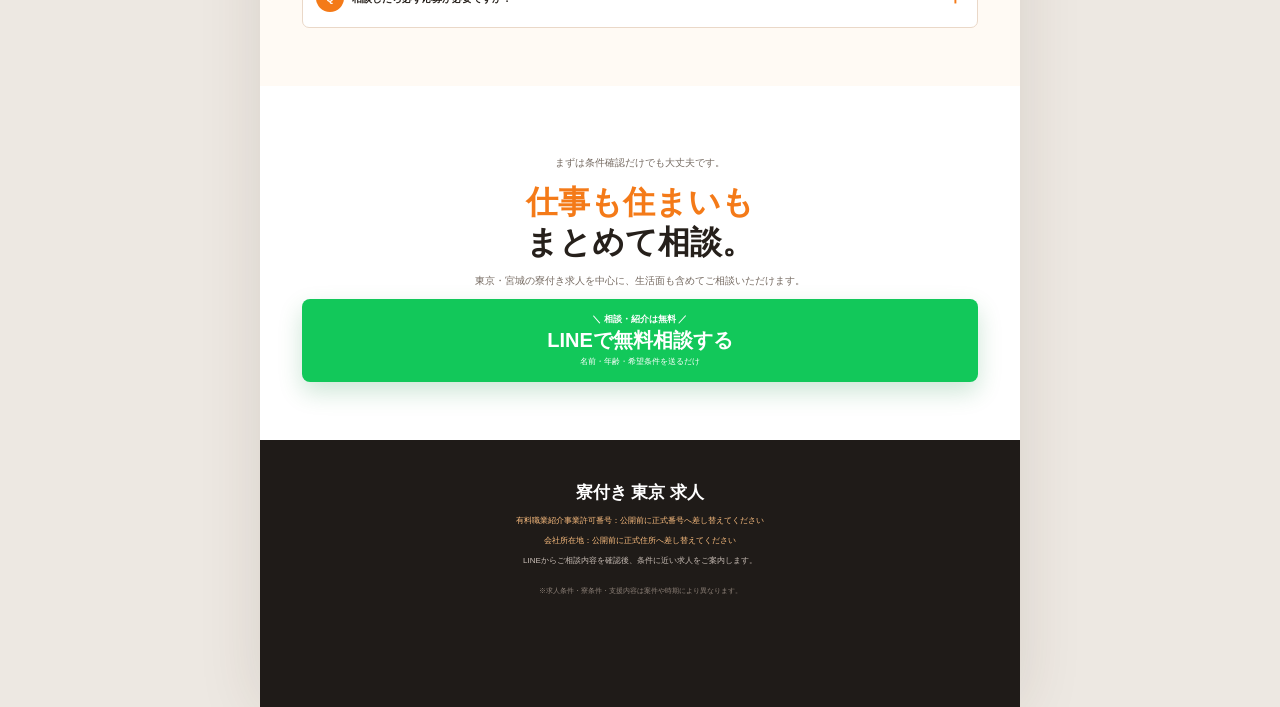
==== commit 432cc6ae: "Add files via upload" ====
--- a/index.html
+++ b/index.html
@@ -9,16 +9,15 @@
 <meta http-equiv="Pragma" content="no-cache">
 <meta http-equiv="Expires" content="0">
 <title>寮付き 東京 求人｜仕事と住まいをまとめて相談</title>
-<link rel="stylesheet" href="assets/style1.css?v=20260813r">
-<link rel="stylesheet" href="assets/style2.css?v=20260813r">
-<link rel="stylesheet" href="assets/hero-size.css?v=20260813r">
+<link rel="stylesheet" href="assets/style1.css?v=20260817b">
+<link rel="stylesheet" href="assets/style2.css?v=20260817b">
+<link rel="stylesheet" href="assets/hero-size.css?v=20260817b">
 </head>
 <body>
 <div class="page">
 <header class="header top-header">
-  <a class="brand" href="#top" aria-label="ページ上部へ">
-    <span class="brand-mark">寮</span>
-    <span class="brand-copy"><strong>寮付き 東京 求人</strong><small>仕事・住まい・生活をまとめて相談</small></span>
+  <a class="brand brand-logo" href="#top" aria-label="ページ上部へ">
+    <img src="assets/logo-orange.png" alt="はたらくナビ すぐワーク">
   </a>
   <a class="header-line header-line-lg" href="https://lin.ee/xo4sCJy" target="_blank" rel="noopener">今すぐ！<br>LINEで無料相談</a>
 </header>
@@ -244,6 +243,6 @@
 </div>
 
 <a class="fixed-line" href="https://lin.ee/xo4sCJy" target="_blank" rel="noopener"><small>＼ まずは気軽に相談 ／</small><strong>LINEで無料相談する</strong></a>
-<script src="assets/app.js?v=20260813r"></script>
+<script src="assets/app.js?v=20260817b"></script>
 </body>
 </html>
--- a/assets/style1.css
+++ b/assets/style1.css
@@ -60,51 +60,6 @@
 .jobit-style{background:#2f2f2f;padding:34px 18px 34px;color:#fff;position:relative;overflow:hidden}.jobit-style::before{content:"";position:absolute;inset:0;background:repeating-linear-gradient(90deg,rgba(255,255,255,.02) 0,rgba(255,255,255,.02) 3px,transparent 3px,transparent 12px);opacity:.7;pointer-events:none}.jobit-style>*{position:relative;z-index:1}.jobit-headline{text-align:center;margin-bottom:22px}.jobit-headline p{margin:0 0 8px;font-size:28px;font-weight:950;letter-spacing:-.03em}.jobit-headline p b{color:#ffe01f;font-size:1.18em}.jobit-headline h2{margin:0;font-size:36px;line-height:1.18;font-weight:950;letter-spacing:-.04em}.jobit-support-card{display:grid;grid-template-columns:1.06fr 1.4fr;align-items:stretch;background:#fff;border-radius:14px;overflow:hidden;margin-bottom:16px;box-shadow:0 10px 26px rgba(0,0,0,.16)}.jobit-support-label{display:flex;align-items:center;justify-content:center;padding:20px 16px;font-size:23px;line-height:1.2;font-weight:950;text-align:center;color:#fff;position:relative}.jobit-support-label::after{content:"";position:absolute;right:-30px;top:0;width:60px;height:100%;background:inherit;clip-path:polygon(0 0,100% 50%,0 100%)}.green-card .jobit-support-label{background:linear-gradient(135deg,#1ea353 0%,#27883d 100%)}.blue-card .jobit-support-label{background:linear-gradient(135deg,#2456db 0%,#1d38b7 100%)}.jobit-support-grid{display:grid;grid-template-columns:1fr 1fr;background:#fff}.jobit-support-grid div{min-height:78px;display:flex;align-items:center;justify-content:center;text-align:center;padding:10px 8px;font-size:22px;font-weight:900;color:#ef7f1a;border-right:2px dashed #c5c5c5;border-bottom:2px dashed #c5c5c5}.jobit-support-grid div:nth-child(2n){border-right:none}.jobit-support-grid div:nth-last-child(-n+2){border-bottom:none}.jobit-cta-panel{margin-top:18px;background:#20cf5b;border-radius:16px;padding:16px 16px;display:grid;grid-template-columns:.9fr 1.5fr;gap:12px;align-items:center}.jobit-cta-copy strong{display:block;font-size:25px;line-height:1.25;font-weight:950;color:#fff;letter-spacing:-.03em}.jobit-big-line{background:#fff;border-radius:999px;min-height:84px;display:flex;flex-direction:column;align-items:center;justify-content:center;text-align:center;padding:10px 20px;box-shadow:0 8px 24px rgba(0,0,0,.14)}.jobit-big-line small{font-size:16px;font-weight:900;color:#2fc55e;line-height:1.2}.jobit-big-line span{font-size:27px;font-weight:950;color:#1fa84c;line-height:1.15;margin-top:3px}
 
 
-/* colorful tuning */
-:root{--green:#12c85a;--orange:#ff7a18;--orange2:#ff5db1;--yellow:#fff36a;--dark:#1f2145}
-body{background:linear-gradient(180deg,#f6ede9 0%,#efe7fb 100%)}
-.page{box-shadow:0 0 70px rgba(89,42,108,.14)}
-.brand-mark{background:linear-gradient(135deg,#ff8a1d 0%,#ff4fa0 100%)}
-.header-line{background:linear-gradient(135deg,#11c95c 0%,#10d2c9 100%);box-shadow:0 8px 18px rgba(17,201,92,.22)}
-.hero-reference{background:linear-gradient(135deg,#ff9a1f 0%,#ff7f11 26%,#ff5e78 58%,#8c52ff 100%)}
-.hero-reference .hero-pattern{opacity:.18}
-.hero-reference .hero-pills span{background:linear-gradient(180deg,#ffffff 0%,#fff4ef 100%);color:#7a2b56;box-shadow:0 10px 18px rgba(111,40,89,.12)}
-.hero-life-line strong{color:#fff04b;text-shadow:0 2px 0 rgba(127,24,85,.22)}
-.hero-brand-copy span,.hero-brand-copy em{color:#fff257!important;text-shadow:-3px 0 #fff,0 3px #fff,3px 0 #fff,0 -3px #fff,5px 5px 0 #932059!important;-webkit-text-stroke:2px #932059}
-.hero-bonus{background:radial-gradient(circle at 12% 14%,rgba(255,255,255,.98) 0 7%,transparent 8%),radial-gradient(circle at 88% 16%,rgba(255,255,255,.95) 0 5%,transparent 6%),linear-gradient(145deg,#fffdf1 0%,#ffe7a7 18%,#ffcb52 40%,#ff8f38 73%,#ff58a6 100%);border-color:#ffe56a;box-shadow:0 18px 38px rgba(145,42,90,.24),0 0 0 3px #fff3b3 inset,0 0 0 7px rgba(194,88,0,.16),0 0 32px rgba(255,110,190,.28)}
-.hero-bonus small{background:linear-gradient(180deg,#ff7c21 0%,#ff2e8b 100%);border-color:#fff3b5;box-shadow:0 5px 12px rgba(145,42,90,.2),0 0 0 2px #f1a300}
-.hero-bonus-main b{text-shadow:0 3px 0 #fff3b0,0 6px 12px rgba(153,63,0,.22),0 0 14px rgba(255,87,170,.24)}
-.hero-merits-ref{box-shadow:0 12px 22px rgba(82,19,118,.12)}
-.hero-merits-ref div{color:#8a2f60}
-.hero-merits-ref i{color:#ffb400}
-.hero-steps-ref div:first-child{background:linear-gradient(135deg,#00a84f 0%,#1db657 100%)}
-.hero-steps-ref div:nth-child(2){background:linear-gradient(135deg,#24b564 0%,#29c1a8 100%)}
-.hero-steps-ref div:nth-child(3){background:linear-gradient(135deg,#4cc86d 0%,#7cd13e 100%)}
-.hero-strip-ref{background:linear-gradient(135deg,#22253d 0%,#2d2142 100%)}
-.hero-strip-ref p>b{color:#fff04b}
-.section-title>span{color:#ff4c9a}.section-title h2 em{color:#ff6f61}
-.answer-box{background:linear-gradient(180deg,#fff1dc 0%,#ffe2ec 100%);border-top-color:#ff6f61}
-.answer-box h3 em{color:#ff4c9a}
-.section-orange{background:linear-gradient(135deg,#ff8d1c 0%,#ff6f61 52%,#d94dff 100%)}
-.feature-three article{background:linear-gradient(180deg,#ffffff 0%,#fff4fb 100%);box-shadow:0 10px 20px rgba(120,42,96,.08)}
-.feature-three strong{color:#ff4c9a}
-.white-line{border-color:rgba(255,255,255,.95);background:linear-gradient(135deg,#14c95b 0%,#13c6bf 100%)}
-.section-dark{background:linear-gradient(135deg,#23254e 0%,#30214a 100%)}
-.chat-box{background:linear-gradient(180deg,#eff9ff 0%,#eef6ea 100%)}
-.chat-icon{background:linear-gradient(135deg,#ff8e1a 0%,#ff4b96 100%)}
-.flow-num{border-color:#ff4c9a;color:#ff4c9a}
-.case-card{border-left-color:#ff4c9a;background:linear-gradient(180deg,#fffdfb 0%,#fff2f8 100%)}
-.case-card span{color:#ff4c9a}
-.final-cta{background:linear-gradient(135deg,#ff8f1f 0%,#ff5f7f 55%,#9b57ff 100%)}
-.final-cta em{color:#fff36a}
-.fixed-line{background:linear-gradient(135deg,#10c95d 0%,#0fd0c7 100%);box-shadow:0 -10px 26px rgba(25,146,126,.18)}
-.jobit-style{background:linear-gradient(135deg,#24263f 0%,#321d49 100%)}
-.jobit-headline p b{color:#fff14d}
-.green-card .jobit-support-label{background:linear-gradient(135deg,#14b354 0%,#18d0a7 100%)}
-.blue-card .jobit-support-label{background:linear-gradient(135deg,#4967ff 0%,#9c4dff 100%)}
-.jobit-support-card{box-shadow:0 14px 30px rgba(15,13,42,.26)}
-.jobit-support-grid div{color:#f17717;background:linear-gradient(180deg,#fff 0%,#fff8f2 100%)}
-.jobit-cta-panel{background:linear-gradient(135deg,#1fcf5d 0%,#1ed0a7 48%,#7ae23f 100%);box-shadow:0 12px 28px rgba(26,164,120,.24)}
-.jobit-big-line{box-shadow:0 10px 24px rgba(31,168,76,.18)}
-.jobit-big-line small{color:#2cbf80}
-.jobit-big-line span{color:#11a85d}
+/* official logo */
+.brand-logo{display:flex;align-items:center;height:100%;}
+.brand-logo img{display:block;width:auto;height:64px;max-width:210px;object-fit:contain;}
--- a/assets/style2.css
+++ b/assets/style2.css
@@ -56,3 +56,6 @@
 
 @media(max-width:700px){.jobit-style{padding:28px 14px 28px}.jobit-headline p{font-size:23px}.jobit-headline h2{font-size:28px}.jobit-support-card{grid-template-columns:1fr}.jobit-support-label{font-size:20px;padding:18px 14px}.jobit-support-label::after{display:none}.jobit-support-grid div{min-height:64px;font-size:19px}.jobit-cta-panel{grid-template-columns:1fr;gap:10px;padding:14px}.jobit-cta-copy strong{text-align:center;font-size:22px}.jobit-big-line{min-height:78px}.jobit-big-line small{font-size:13px}.jobit-big-line span{font-size:22px}}
 @media(max-width:520px){.jobit-headline p{font-size:20px}.jobit-headline h2{font-size:24px}.jobit-support-label{font-size:18px}.jobit-support-grid div{font-size:17px;min-height:58px;padding:8px 6px}.jobit-cta-copy strong{font-size:20px}.jobit-big-line span{font-size:19px}}
+
+@media(max-width:700px){.brand-logo img{height:56px;max-width:170px;}}
+@media(max-width:420px){.brand-logo img{height:50px;max-width:145px;}}
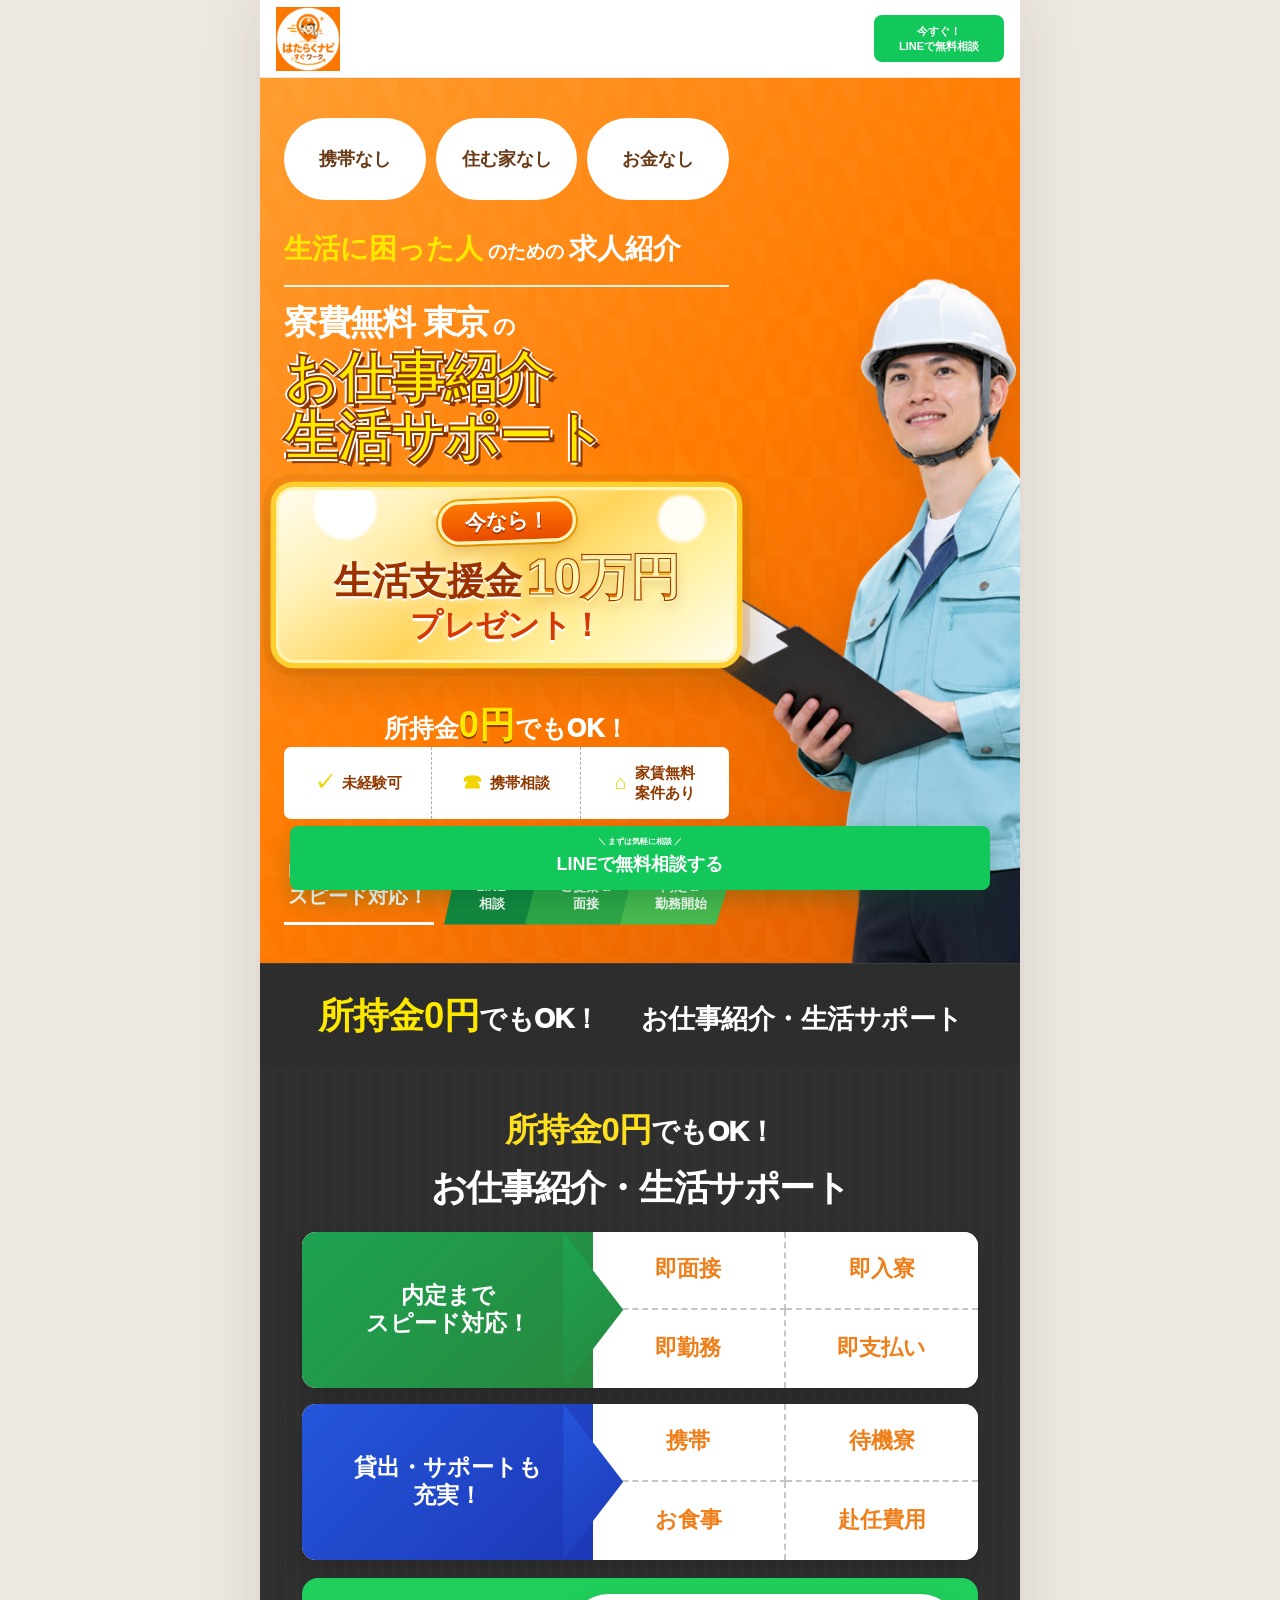
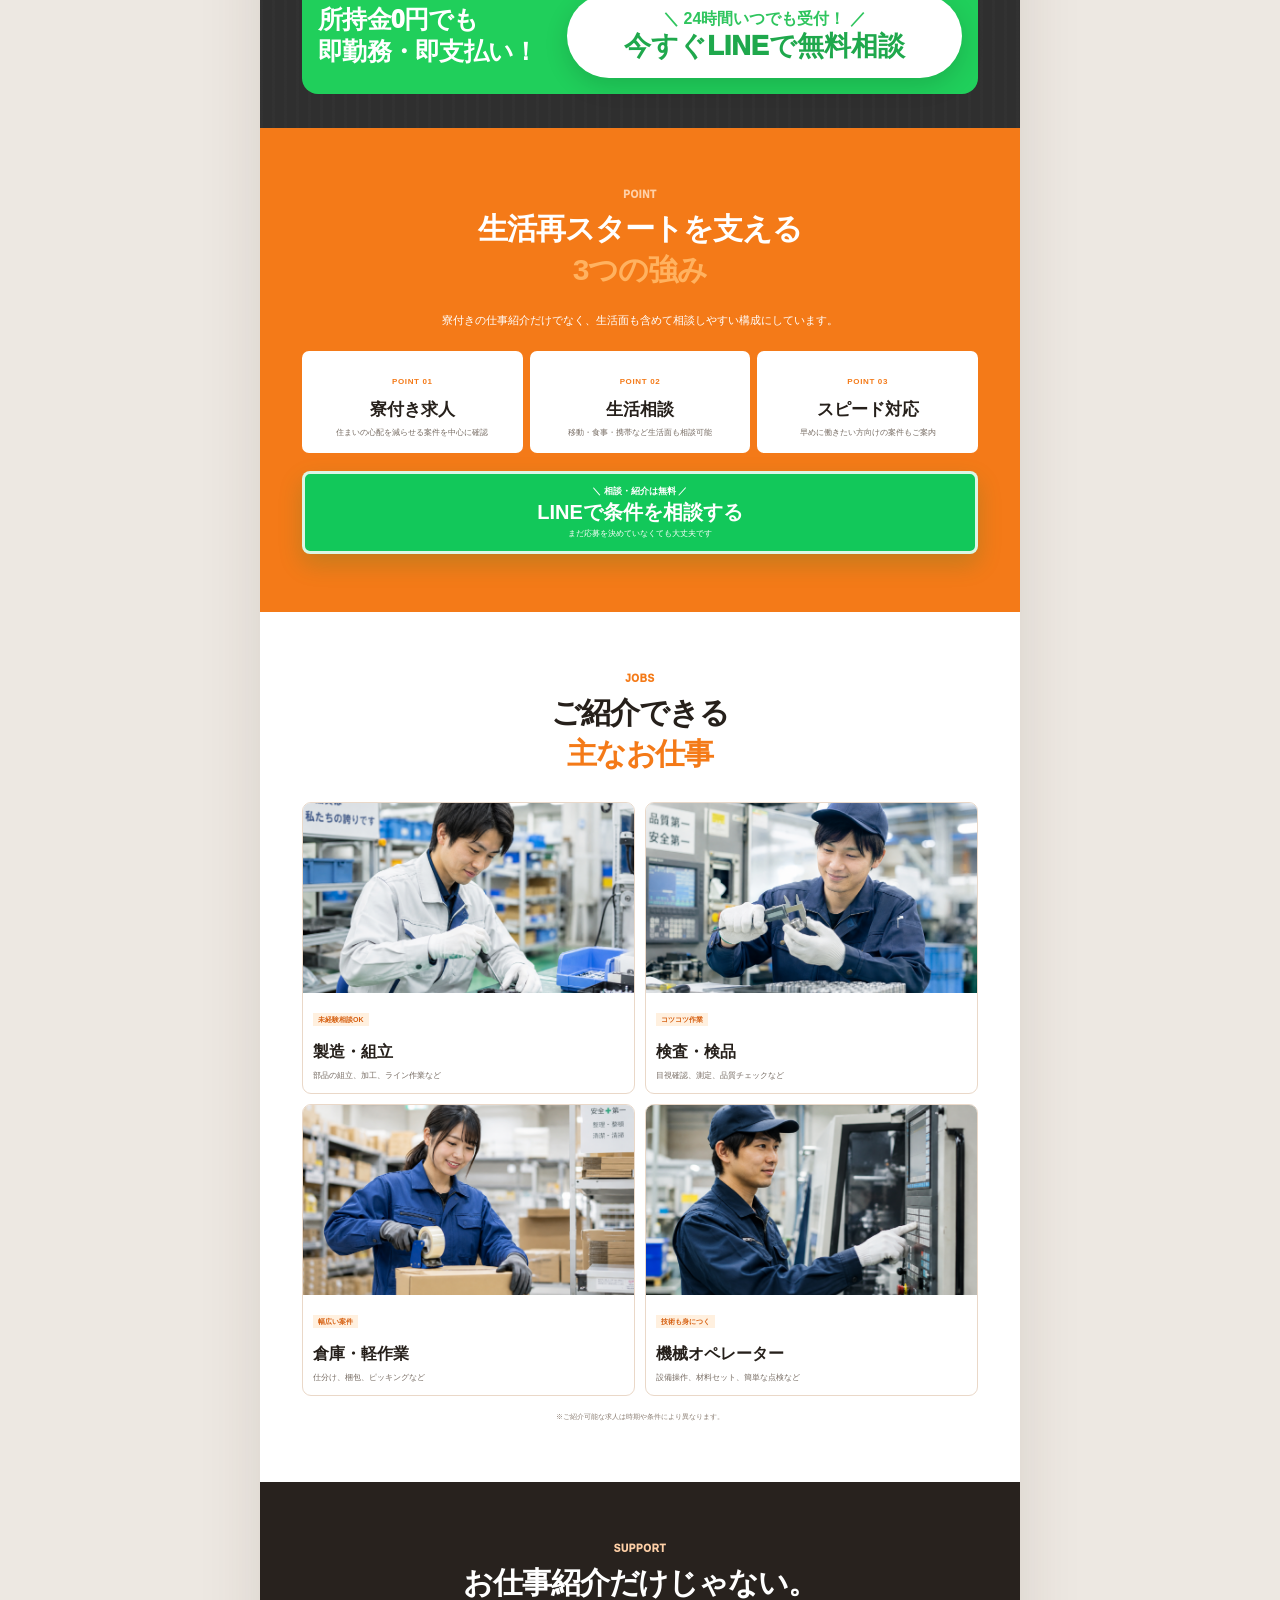
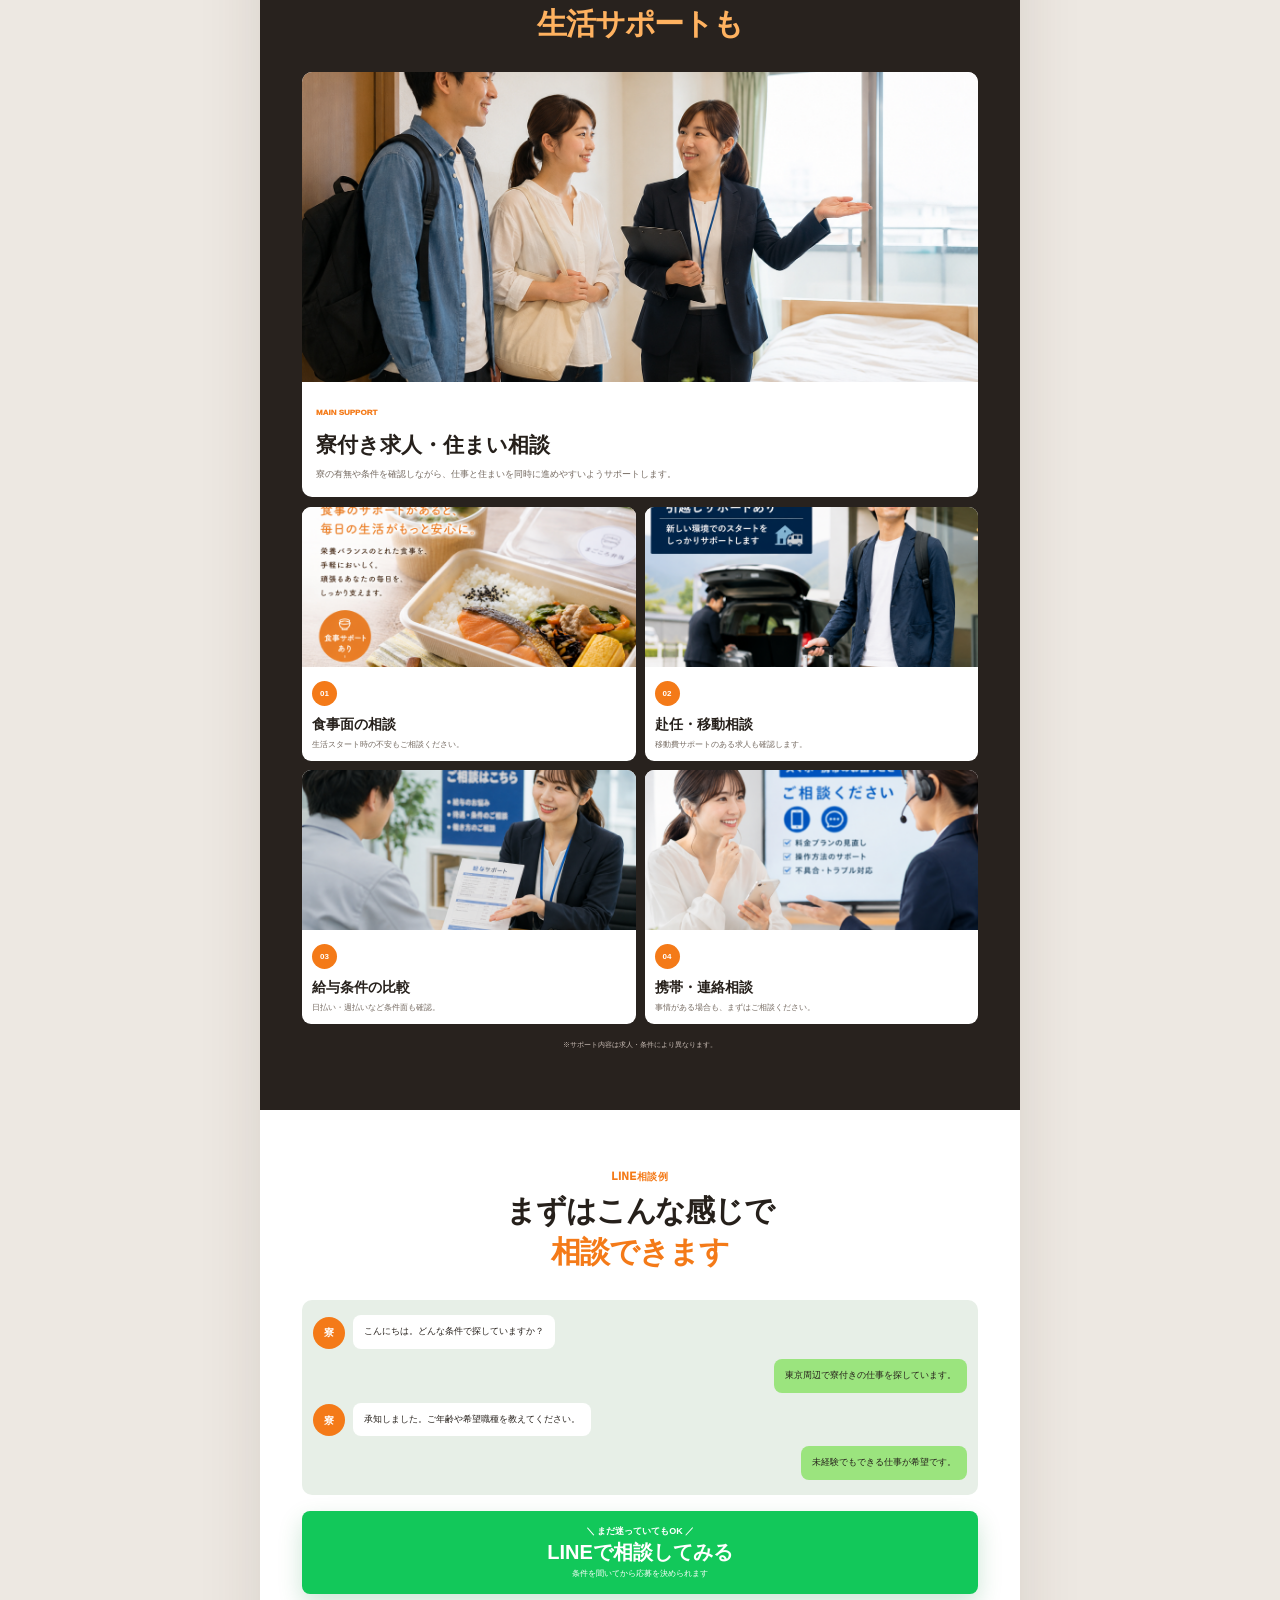
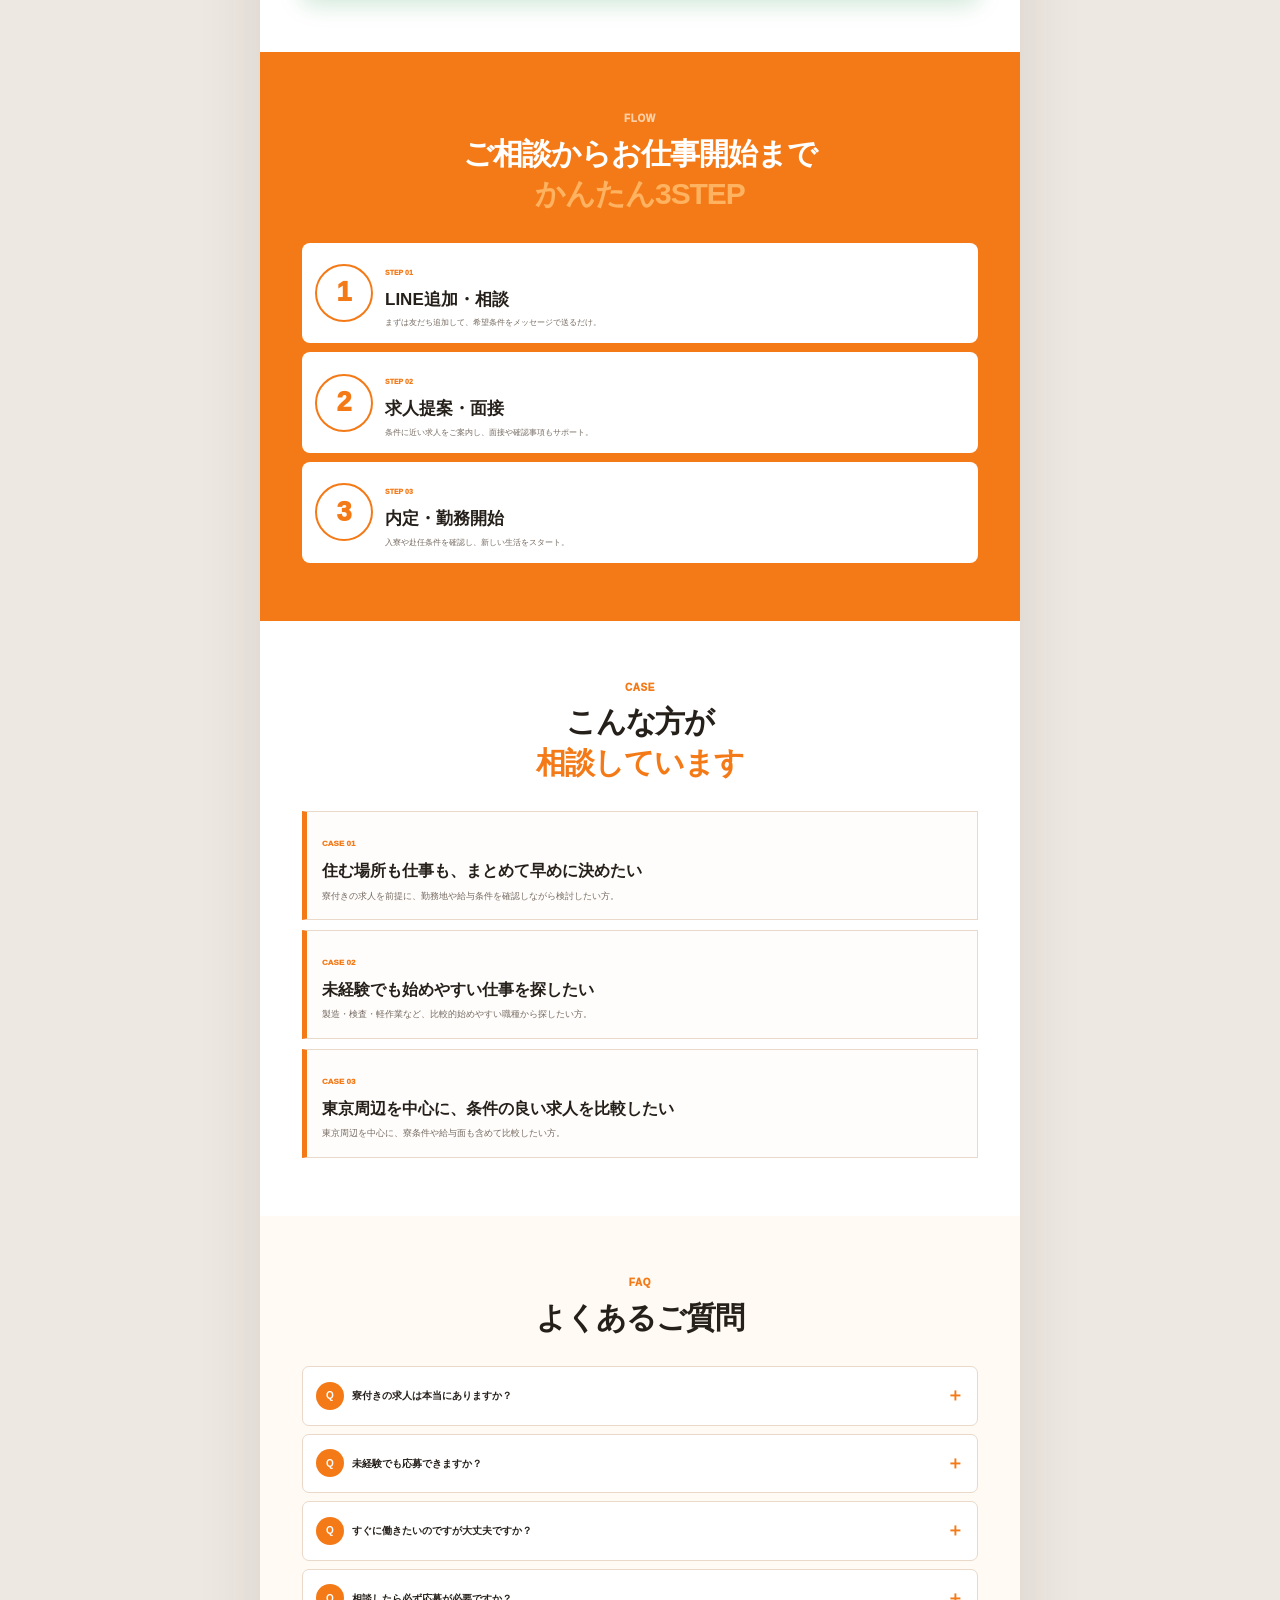
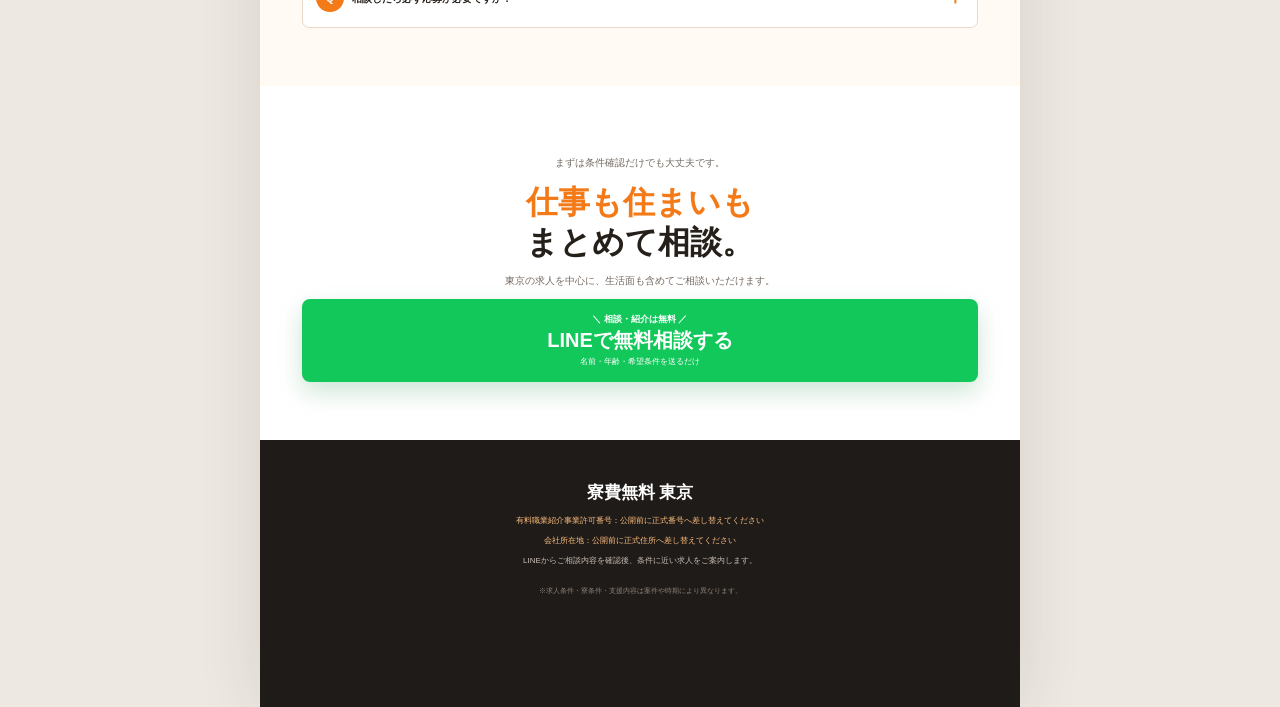
==== commit 225e57d7: "Add files via upload" ====
--- a/index.html
+++ b/index.html
@@ -3,21 +3,21 @@
 <head>
 <meta charset="utf-8">
 <meta name="viewport" content="width=device-width,initial-scale=1,viewport-fit=cover">
-<meta name="description" content="東京・宮城の寮付き求人をLINEで無料相談。製造・検査・倉庫などのお仕事と住まいをまとめて相談できます。">
+<meta name="description" content="東京の寮費無料求人をLINEで無料相談。製造・検査・倉庫などのお仕事と住まいをまとめて相談できます。">
 <meta name="theme-color" content="#f47a18">
 <meta http-equiv="Cache-Control" content="no-cache, no-store, must-revalidate">
 <meta http-equiv="Pragma" content="no-cache">
 <meta http-equiv="Expires" content="0">
-<title>寮付き 東京 求人｜仕事と住まいをまとめて相談</title>
-<link rel="stylesheet" href="assets/style1.css?v=20260817b">
-<link rel="stylesheet" href="assets/style2.css?v=20260817b">
-<link rel="stylesheet" href="assets/hero-size.css?v=20260817b">
+<title>寮費無料 東京｜仕事と住まいをまとめて相談</title>
+<link rel="stylesheet" href="assets/style1.css?v=20260817c">
+<link rel="stylesheet" href="assets/style2.css?v=20260817c">
+<link rel="stylesheet" href="assets/hero-size.css?v=20260817c">
 </head>
 <body>
 <div class="page">
 <header class="header top-header">
   <a class="brand brand-logo" href="#top" aria-label="ページ上部へ">
-    <img src="assets/logo-orange.png" alt="はたらくナビ すぐワーク">
+    <img src="assets/logo-orange.png" alt="寮費無料 東京">
   </a>
   <a class="header-line header-line-lg" href="https://lin.ee/xo4sCJy" target="_blank" rel="noopener">今すぐ！<br>LINEで無料相談</a>
 </header>
@@ -38,7 +38,7 @@
       </div>
 
       <h1 class="hero-brand-copy">
-        <small><b>寮付き 東京 求人</b> の</small>
+        <small><b>寮費無料 東京</b> の</small>
         <span>お仕事紹介</span><br><em>生活サポート</em>
       </h1>
 
@@ -69,7 +69,7 @@
     </div>
 
     <div class="hero-right hero-person">
-      <img src="assets/hero-worker-final.png" alt="寮付き求人を案内するスタッフ">
+      <img src="assets/hero-worker-final.png" alt="求人を案内するスタッフ">
     </div>
   </div>
 </section>
@@ -139,10 +139,10 @@
     <h2>ご紹介できる<br><em>主なお仕事</em></h2>
   </div>
   <div class="jobs-grid">
-    <article class="job-card"><img src="../assets/img/job-parts.png" alt="製造・組立の仕事"><div><small>未経験相談OK</small><h3>製造・組立</h3><p>部品の組立、加工、ライン作業など</p></div></article>
-    <article class="job-card"><img src="../assets/img/job-inspection.png" alt="検査・検品の仕事"><div><small>コツコツ作業</small><h3>検査・検品</h3><p>目視確認、測定、品質チェックなど</p></div></article>
-    <article class="job-card"><img src="../assets/img/job-warehouse.png" alt="倉庫・軽作業の仕事"><div><small>幅広い案件</small><h3>倉庫・軽作業</h3><p>仕分け、梱包、ピッキングなど</p></div></article>
-    <article class="job-card"><img src="../assets/img/job-auto.png" alt="機械操作の仕事"><div><small>技術も身につく</small><h3>機械オペレーター</h3><p>設備操作、材料セット、簡単な点検など</p></div></article>
+    <article class="job-card"><img src="assets/img/job-parts.png" alt="製造・組立の仕事"><div><small>未経験相談OK</small><h3>製造・組立</h3><p>部品の組立、加工、ライン作業など</p></div></article>
+    <article class="job-card"><img src="assets/img/job-inspection.png" alt="検査・検品の仕事"><div><small>コツコツ作業</small><h3>検査・検品</h3><p>目視確認、測定、品質チェックなど</p></div></article>
+    <article class="job-card"><img src="assets/img/job-warehouse.png" alt="倉庫・軽作業の仕事"><div><small>幅広い案件</small><h3>倉庫・軽作業</h3><p>仕分け、梱包、ピッキングなど</p></div></article>
+    <article class="job-card"><img src="assets/img/job-auto.png" alt="機械操作の仕事"><div><small>技術も身につく</small><h3>機械オペレーター</h3><p>設備操作、材料セット、簡単な点検など</p></div></article>
   </div>
   <p class="caption">※ご紹介可能な求人は時期や条件により異なります。</p>
 </section>
@@ -153,14 +153,14 @@
     <h2>お仕事紹介だけじゃない。<br><em>生活サポートも</em></h2>
   </div>
   <article class="support-main">
-    <img src="../assets/img/support2.png" alt="住まいの相談サポート">
+    <img src="assets/img/support2.png" alt="住まいの相談サポート">
     <div><small>MAIN SUPPORT</small><h3>寮付き求人・住まい相談</h3><p>寮の有無や条件を確認しながら、仕事と住まいを同時に進めやすいようサポートします。</p></div>
   </article>
   <div class="support-grid">
-    <article class="support-card"><img src="../assets/img/support1.png" alt="食事サポート"><div><b>01</b><h3>食事面の相談</h3><p>生活スタート時の不安もご相談ください。</p></div></article>
-    <article class="support-card"><img src="../assets/img/support3.png" alt="赴任サポート"><div><b>02</b><h3>赴任・移動相談</h3><p>移動費サポートのある求人も確認します。</p></div></article>
-    <article class="support-card"><img src="../assets/img/support4.png" alt="給与相談"><div><b>03</b><h3>給与条件の比較</h3><p>日払い・週払いなど条件面も確認。</p></div></article>
-    <article class="support-card"><img src="../assets/img/support5.png" alt="携帯相談"><div><b>04</b><h3>携帯・連絡相談</h3><p>事情がある場合も、まずはご相談ください。</p></div></article>
+    <article class="support-card"><img src="assets/img/support1.png" alt="食事サポート"><div><b>01</b><h3>食事面の相談</h3><p>生活スタート時の不安もご相談ください。</p></div></article>
+    <article class="support-card"><img src="assets/img/support3.png" alt="赴任サポート"><div><b>02</b><h3>赴任・移動相談</h3><p>移動費サポートのある求人も確認します。</p></div></article>
+    <article class="support-card"><img src="assets/img/support4.png" alt="給与相談"><div><b>03</b><h3>給与条件の比較</h3><p>日払い・週払いなど条件面も確認。</p></div></article>
+    <article class="support-card"><img src="assets/img/support5.png" alt="携帯相談"><div><b>04</b><h3>携帯・連絡相談</h3><p>事情がある場合も、まずはご相談ください。</p></div></article>
   </div>
   <p class="caption light-caption">※サポート内容は求人・条件により異なります。</p>
 </section>
@@ -203,7 +203,7 @@
   <div class="case-list">
     <article class="case-card"><span>CASE 01</span><h3>住む場所も仕事も、まとめて早めに決めたい</h3><p>寮付きの求人を前提に、勤務地や給与条件を確認しながら検討したい方。</p></article>
     <article class="case-card"><span>CASE 02</span><h3>未経験でも始めやすい仕事を探したい</h3><p>製造・検査・軽作業など、比較的始めやすい職種から探したい方。</p></article>
-    <article class="case-card"><span>CASE 03</span><h3>東京周辺を中心に、条件の良い求人を比較したい</h3><p>東京市内や宮城県内を中心に、寮条件や給与面も含めて比較したい方。</p></article>
+    <article class="case-card"><span>CASE 03</span><h3>東京周辺を中心に、条件の良い求人を比較したい</h3><p>東京周辺を中心に、寮条件や給与面も含めて比較したい方。</p></article>
   </div>
 </section>
 
@@ -223,7 +223,7 @@
 <section class="section final-cta reveal-target">
   <p>まずは条件確認だけでも大丈夫です。</p>
   <h2><em>仕事も住まいも</em><br>まとめて相談。</h2>
-  <p>東京・宮城の寮付き求人を中心に、生活面も含めてご相談いただけます。</p>
+  <p>東京の求人を中心に、生活面も含めてご相談いただけます。</p>
   <a class="line-btn" href="https://lin.ee/xo4sCJy" target="_blank" rel="noopener">
     <small>＼ 相談・紹介は無料 ／</small>
     <strong>LINEで無料相談する</strong>
@@ -234,7 +234,7 @@
 </main>
 
 <footer class="footer">
-  <strong>寮付き 東京 求人</strong>
+  <strong>寮費無料 東京</strong>
   <p class="edit-needed">有料職業紹介事業許可番号：公開前に正式番号へ差し替えてください</p>
   <p class="edit-needed">会社所在地：公開前に正式住所へ差し替えてください</p>
   <p>LINEからご相談内容を確認後、条件に近い求人をご案内します。</p>
@@ -243,6 +243,6 @@
 </div>
 
 <a class="fixed-line" href="https://lin.ee/xo4sCJy" target="_blank" rel="noopener"><small>＼ まずは気軽に相談 ／</small><strong>LINEで無料相談する</strong></a>
-<script src="assets/app.js?v=20260817b"></script>
+<script src="assets/app.js?v=20260817c"></script>
 </body>
 </html>
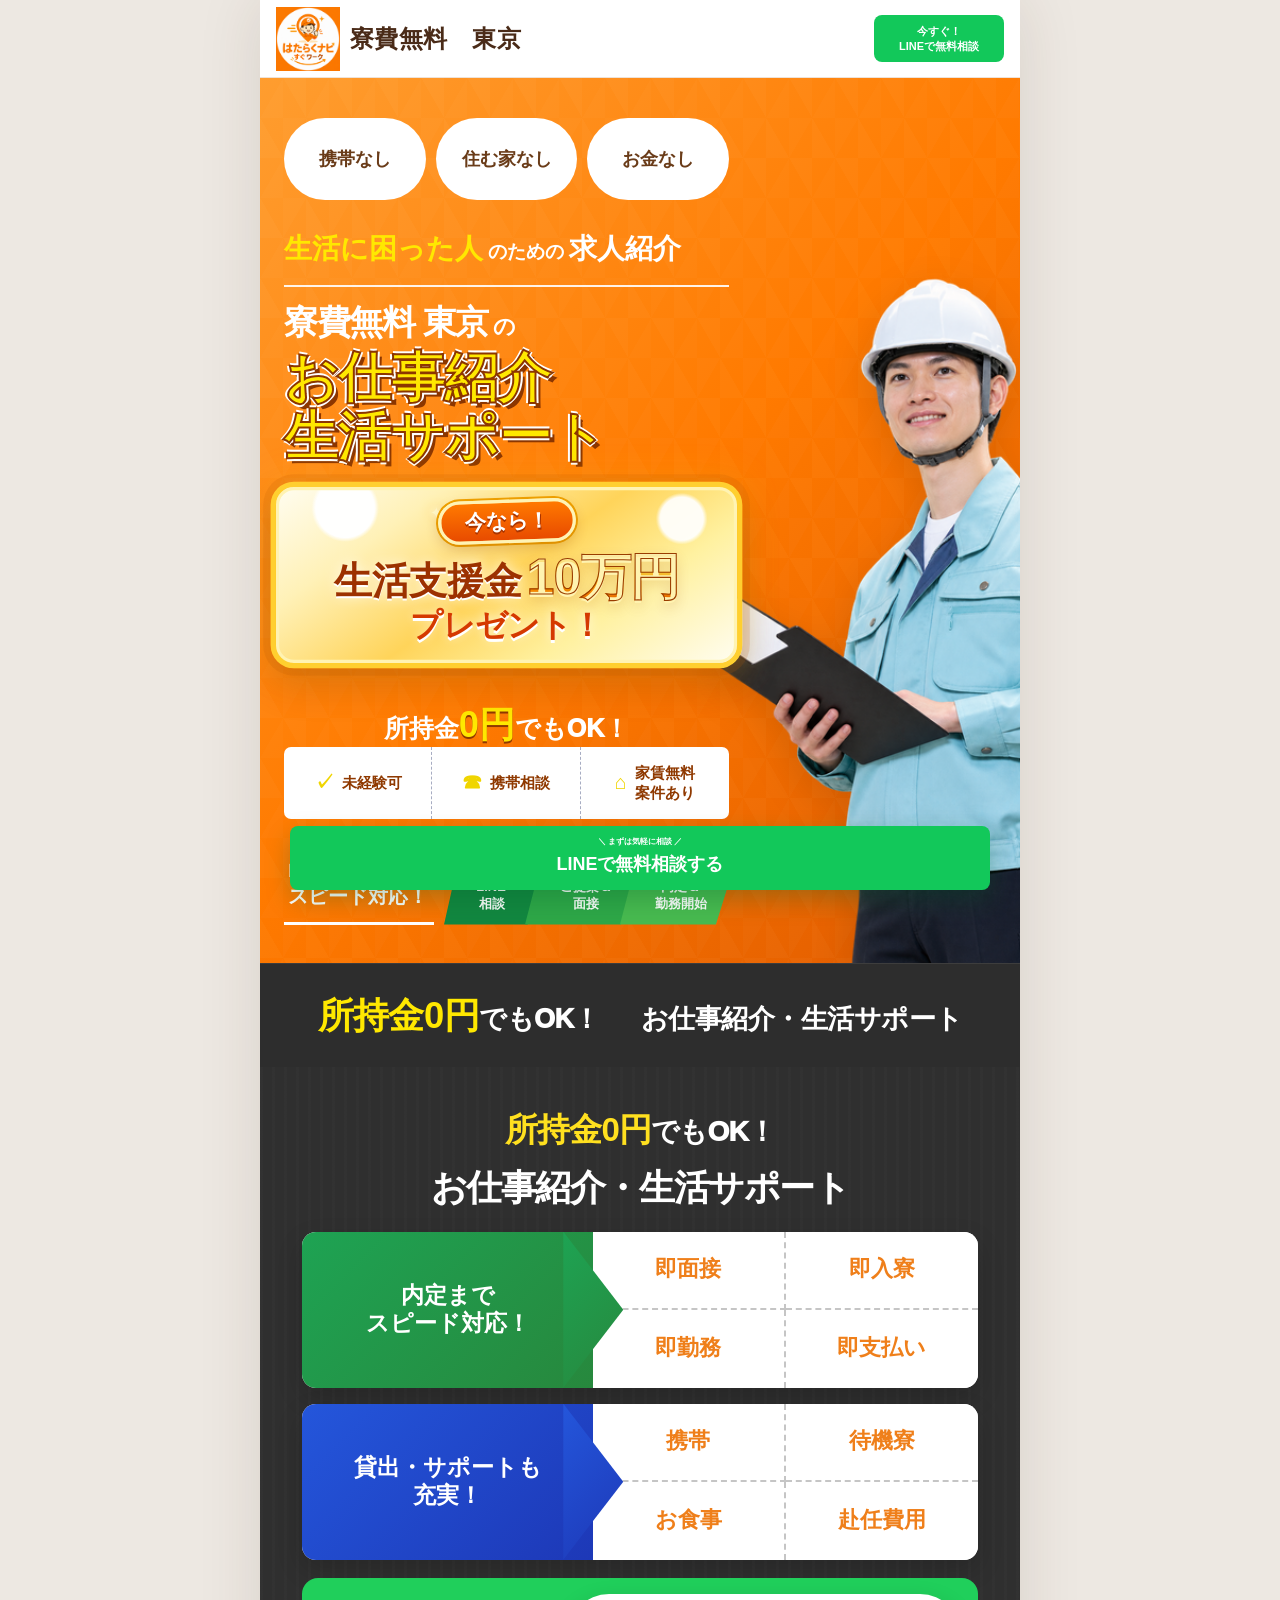
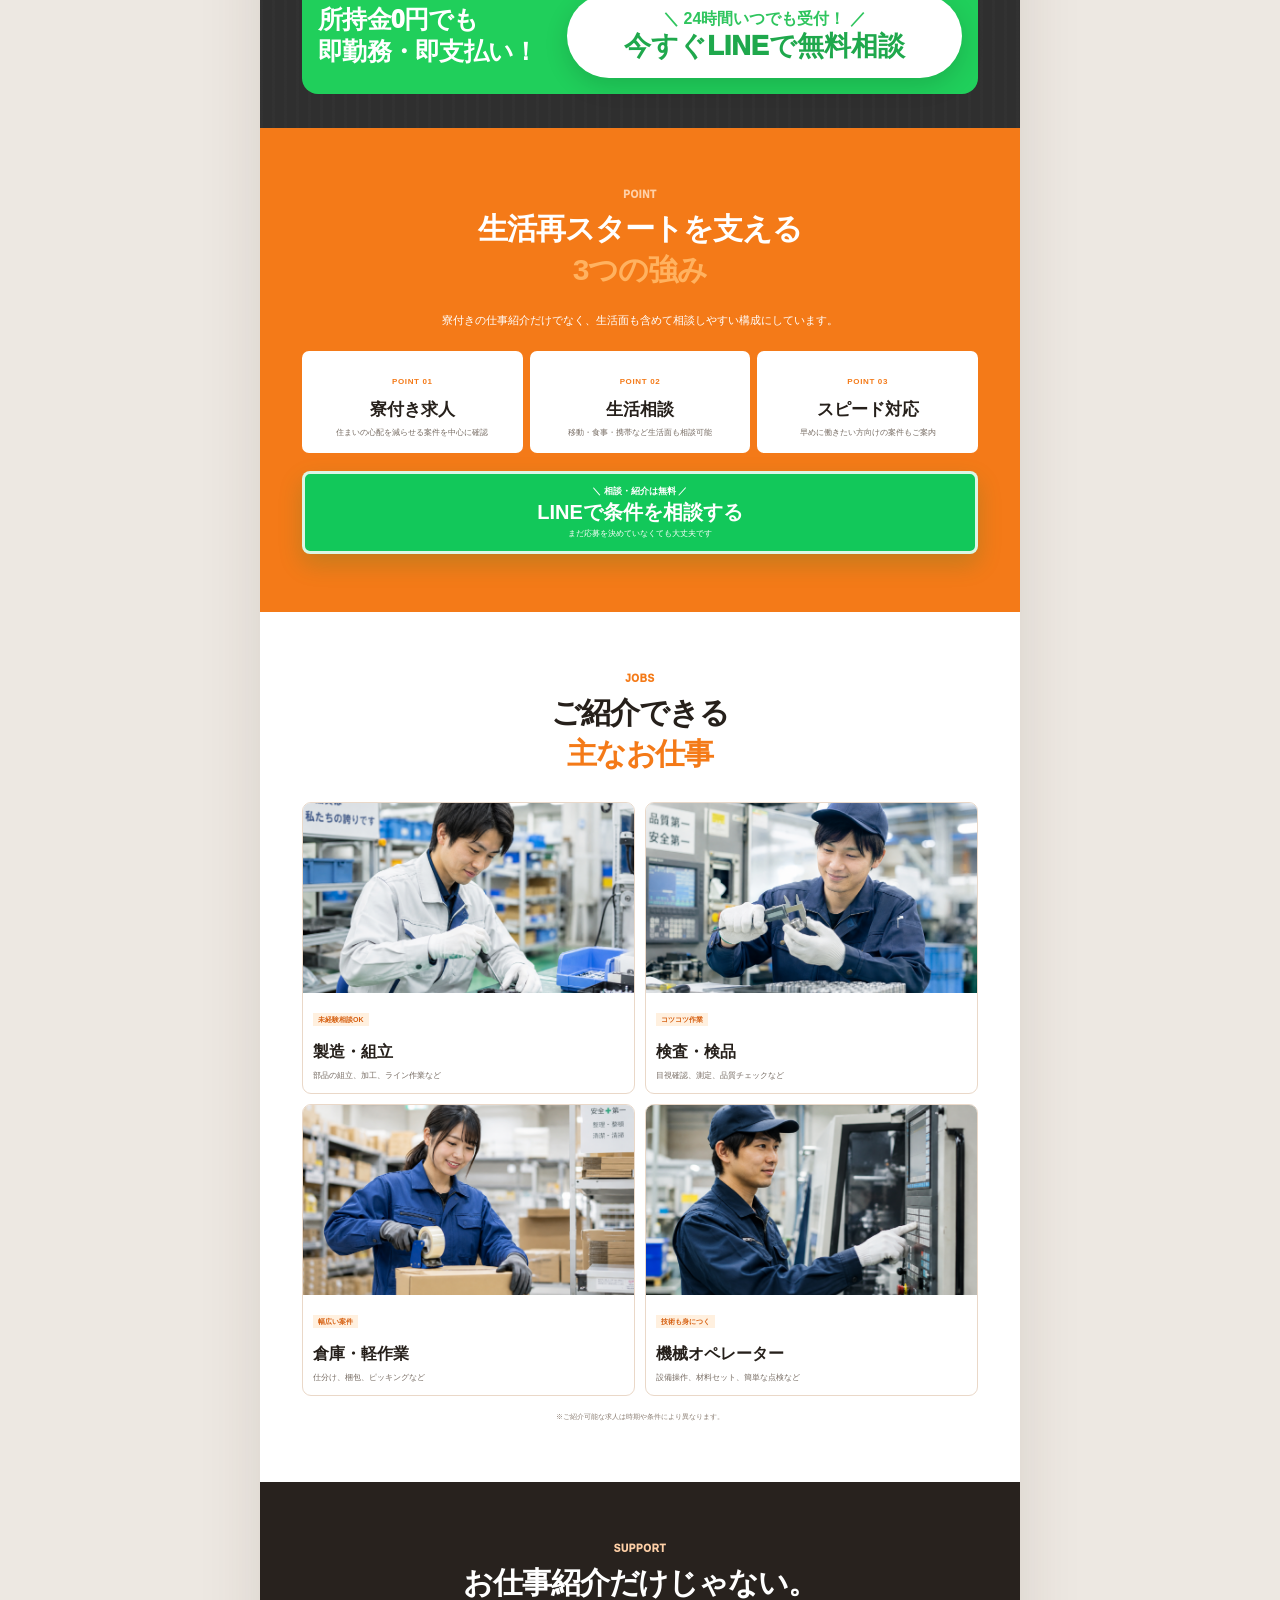
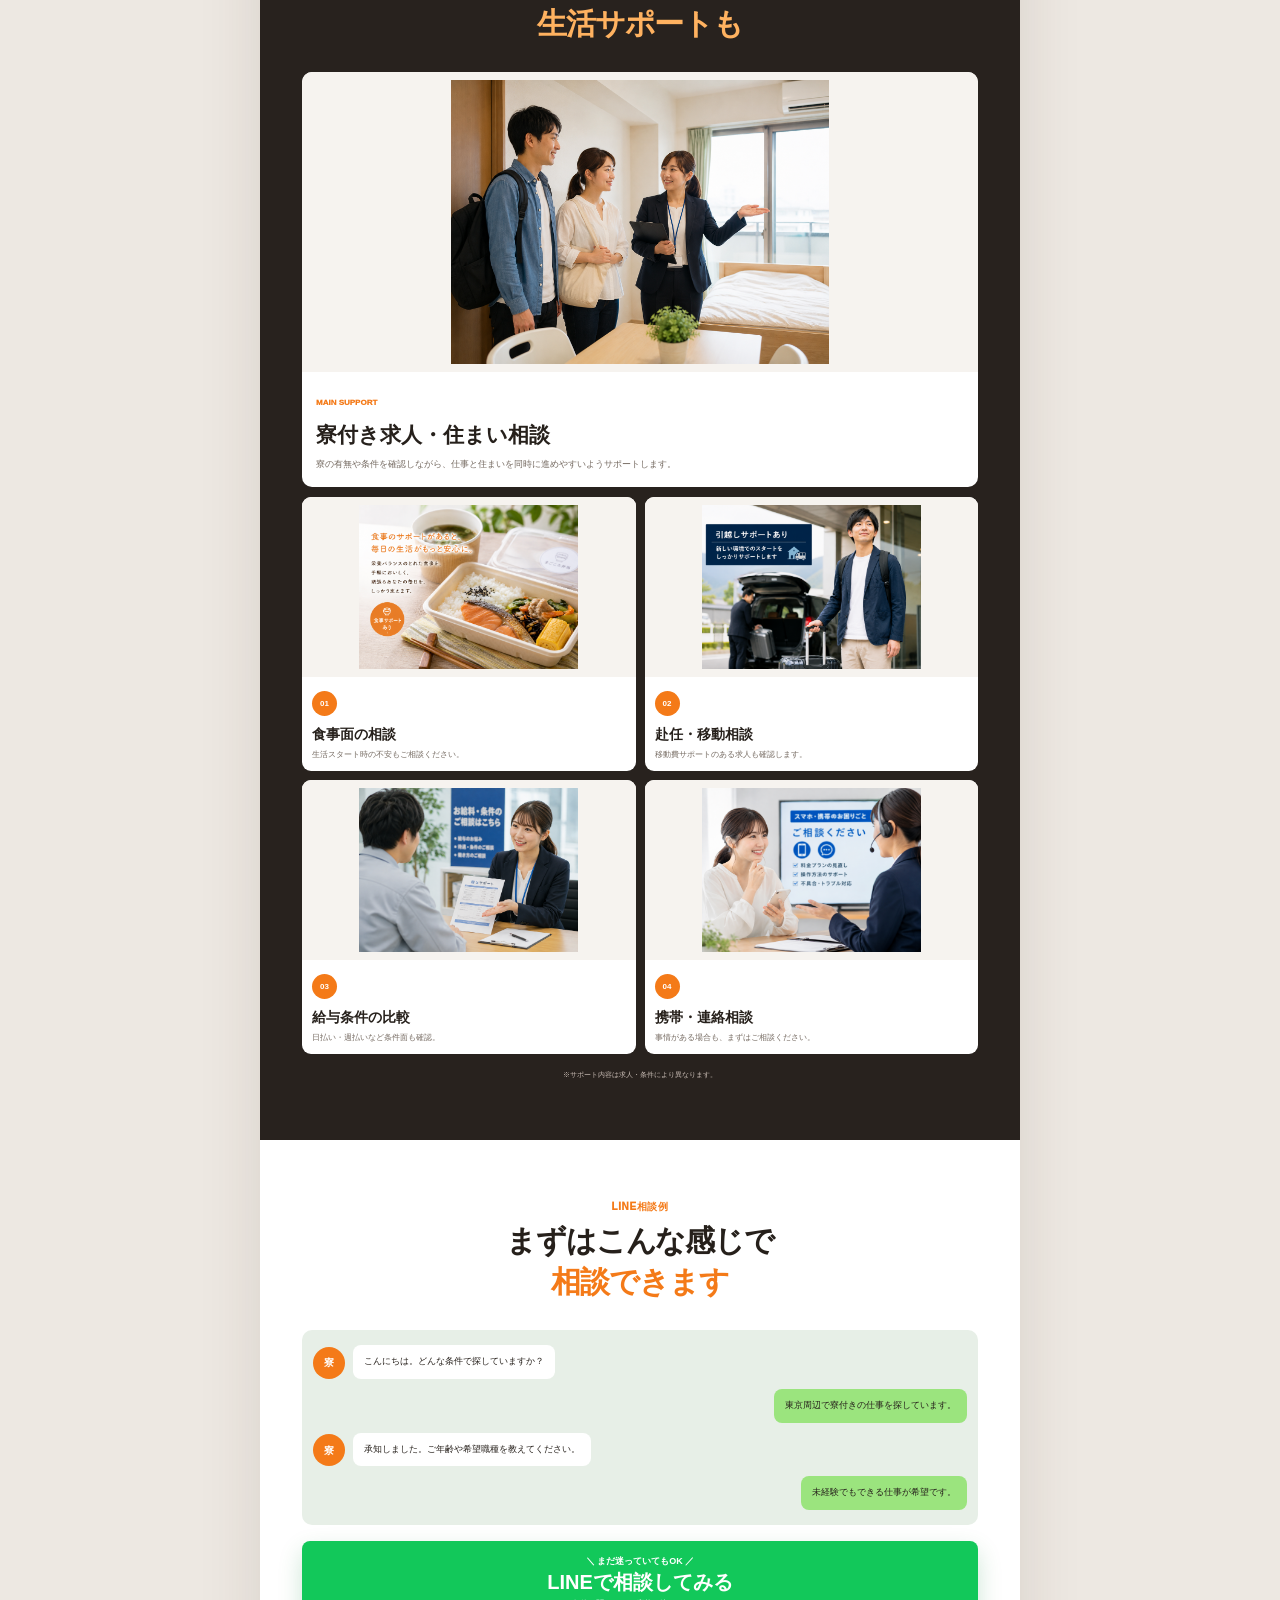
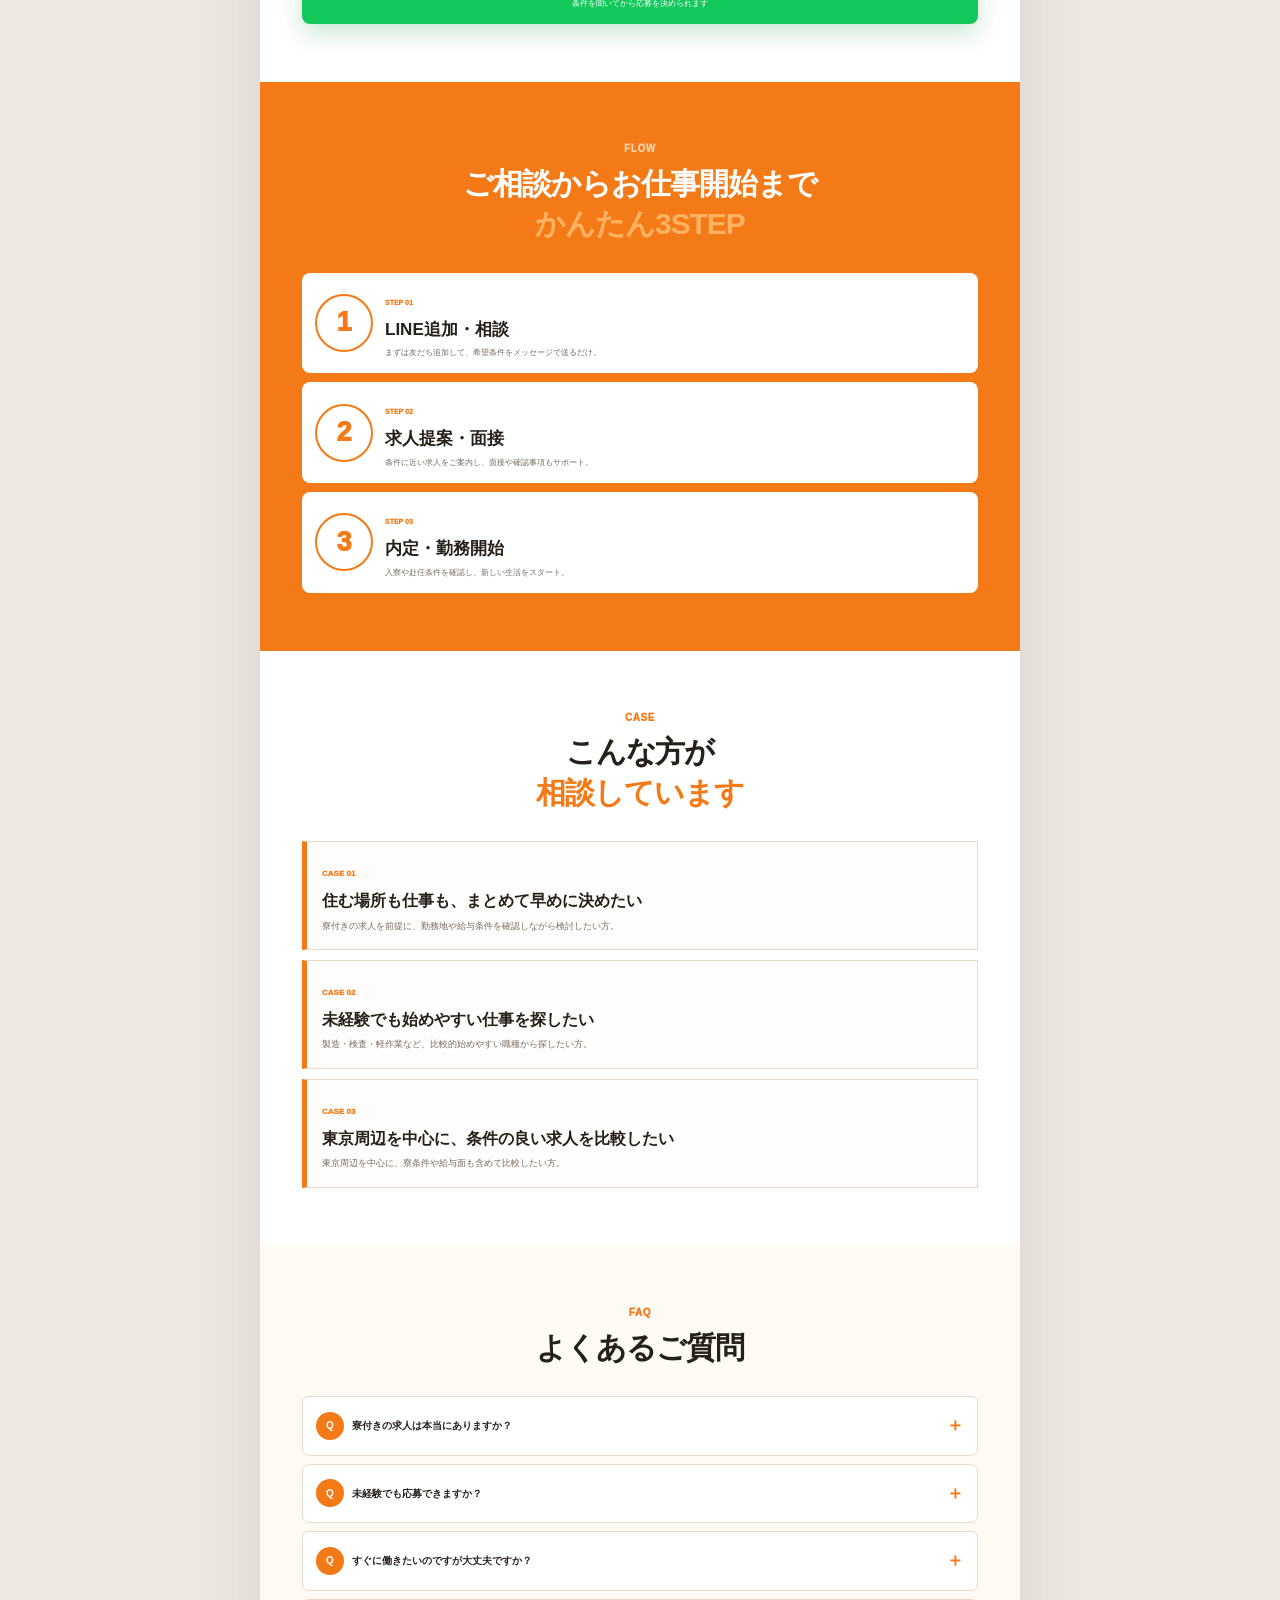
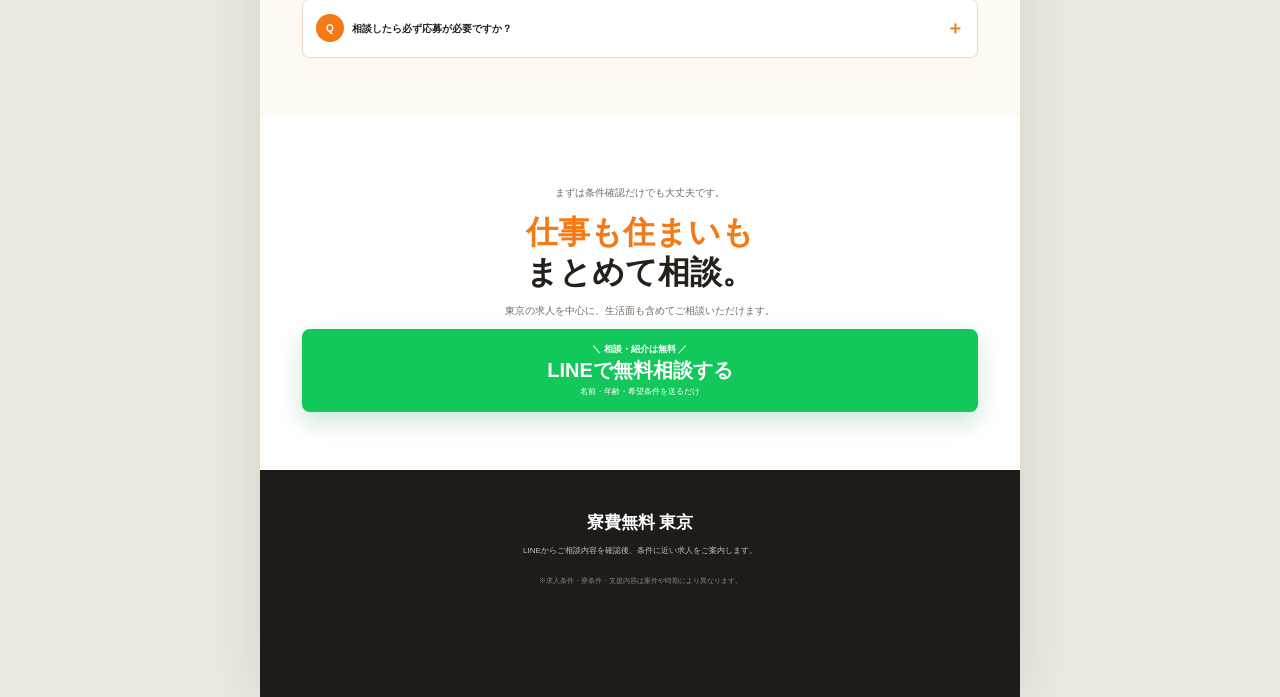
==== commit 443be48c: "Add files via upload" ====
--- a/index.html
+++ b/index.html
@@ -9,15 +9,16 @@
 <meta http-equiv="Pragma" content="no-cache">
 <meta http-equiv="Expires" content="0">
 <title>寮費無料 東京｜仕事と住まいをまとめて相談</title>
-<link rel="stylesheet" href="assets/style1.css?v=20260817c">
-<link rel="stylesheet" href="assets/style2.css?v=20260817c">
-<link rel="stylesheet" href="assets/hero-size.css?v=20260817c">
+<link rel="stylesheet" href="assets/style1.css?v=20260817e">
+<link rel="stylesheet" href="assets/style2.css?v=20260817e">
+<link rel="stylesheet" href="assets/hero-size.css?v=20260817e">
 </head>
 <body>
 <div class="page">
 <header class="header top-header">
   <a class="brand brand-logo" href="#top" aria-label="ページ上部へ">
     <img src="assets/logo-orange.png" alt="寮費無料 東京">
+    <span class="brand-name-text">寮費無料　東京</span>
   </a>
   <a class="header-line header-line-lg" href="https://lin.ee/xo4sCJy" target="_blank" rel="noopener">今すぐ！<br>LINEで無料相談</a>
 </header>
@@ -235,14 +236,12 @@
 
 <footer class="footer">
   <strong>寮費無料 東京</strong>
-  <p class="edit-needed">有料職業紹介事業許可番号：公開前に正式番号へ差し替えてください</p>
-  <p class="edit-needed">会社所在地：公開前に正式住所へ差し替えてください</p>
   <p>LINEからご相談内容を確認後、条件に近い求人をご案内します。</p>
   <small>※求人条件・寮条件・支援内容は案件や時期により異なります。</small>
 </footer>
 </div>
 
 <a class="fixed-line" href="https://lin.ee/xo4sCJy" target="_blank" rel="noopener"><small>＼ まずは気軽に相談 ／</small><strong>LINEで無料相談する</strong></a>
-<script src="assets/app.js?v=20260817c"></script>
+<script src="assets/app.js?v=20260817e"></script>
 </body>
 </html>
--- a/assets/style1.css
+++ b/assets/style1.css
@@ -63,3 +63,12 @@
 /* official logo */
 .brand-logo{display:flex;align-items:center;height:100%;}
 .brand-logo img{display:block;width:auto;height:64px;max-width:210px;object-fit:contain;}
+
+
+/* photo full-view fix */
+.support-main{display:flex;flex-direction:column}.support-main img{height:260px;object-fit:contain;object-position:center center;background:#f6f3ef;padding:8px}.support-card{display:flex;flex-direction:column}.support-card img{height:160px;object-fit:contain;object-position:center center;background:#f6f3ef;padding:8px}
+
+
+/* brand name text */
+.brand-logo{gap:10px;}
+.brand-name-text{display:block;font-size:24px;font-weight:950;line-height:1.15;color:#4a2b18;letter-spacing:.02em;white-space:nowrap;}
--- a/assets/style2.css
+++ b/assets/style2.css
@@ -59,3 +59,14 @@
 
 @media(max-width:700px){.brand-logo img{height:56px;max-width:170px;}}
 @media(max-width:420px){.brand-logo img{height:50px;max-width:145px;}}
+
+
+/* responsive photo full-view fix */
+@media(min-width:761px){.support-main img{height:300px}.support-card img{height:180px}}
+@media(max-width:520px){.support-main img{height:210px}.support-card img{height:120px}}
+@media(max-width:370px){.support-main img{height:190px}.support-card img{height:108px}}
+
+
+@media(max-width:700px){.brand-name-text{font-size:18px;}}
+@media(max-width:520px){.brand-name-text{font-size:16px;}}
+@media(max-width:420px){.brand-name-text{font-size:14px;}}
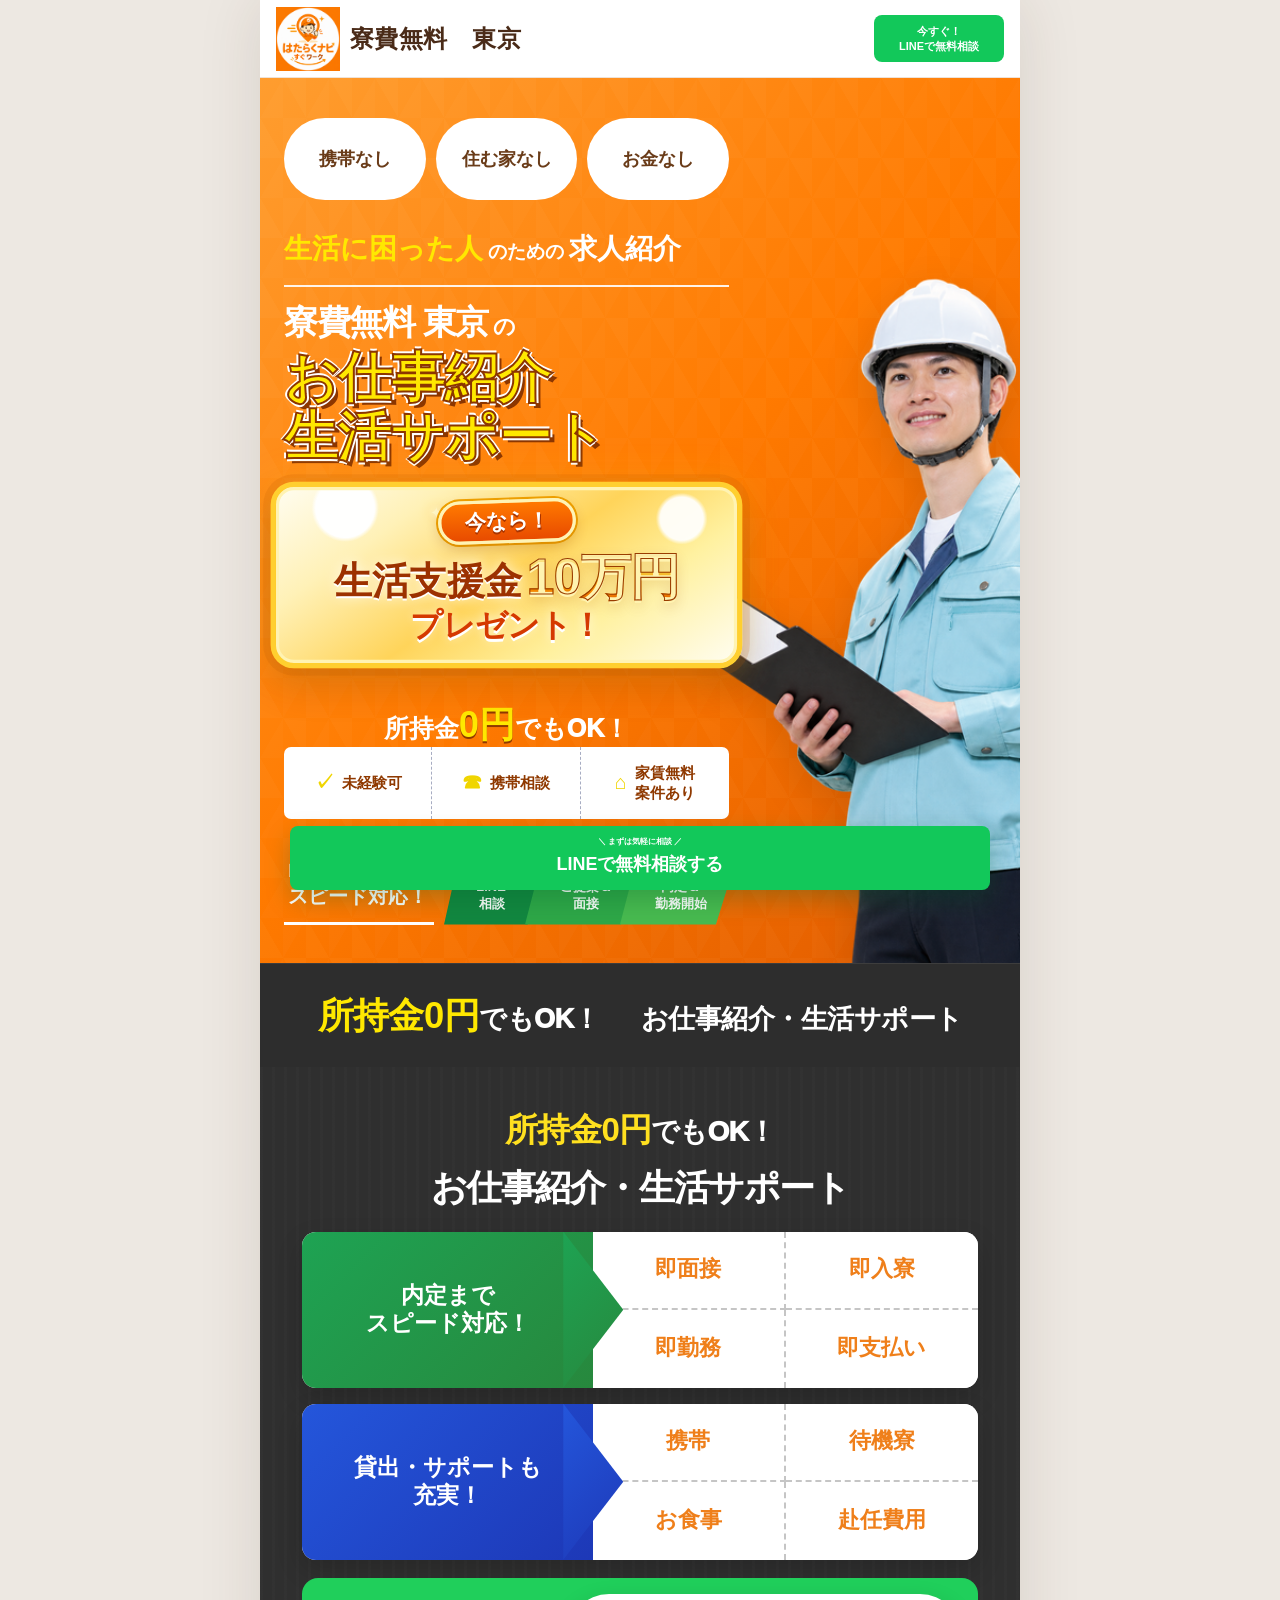
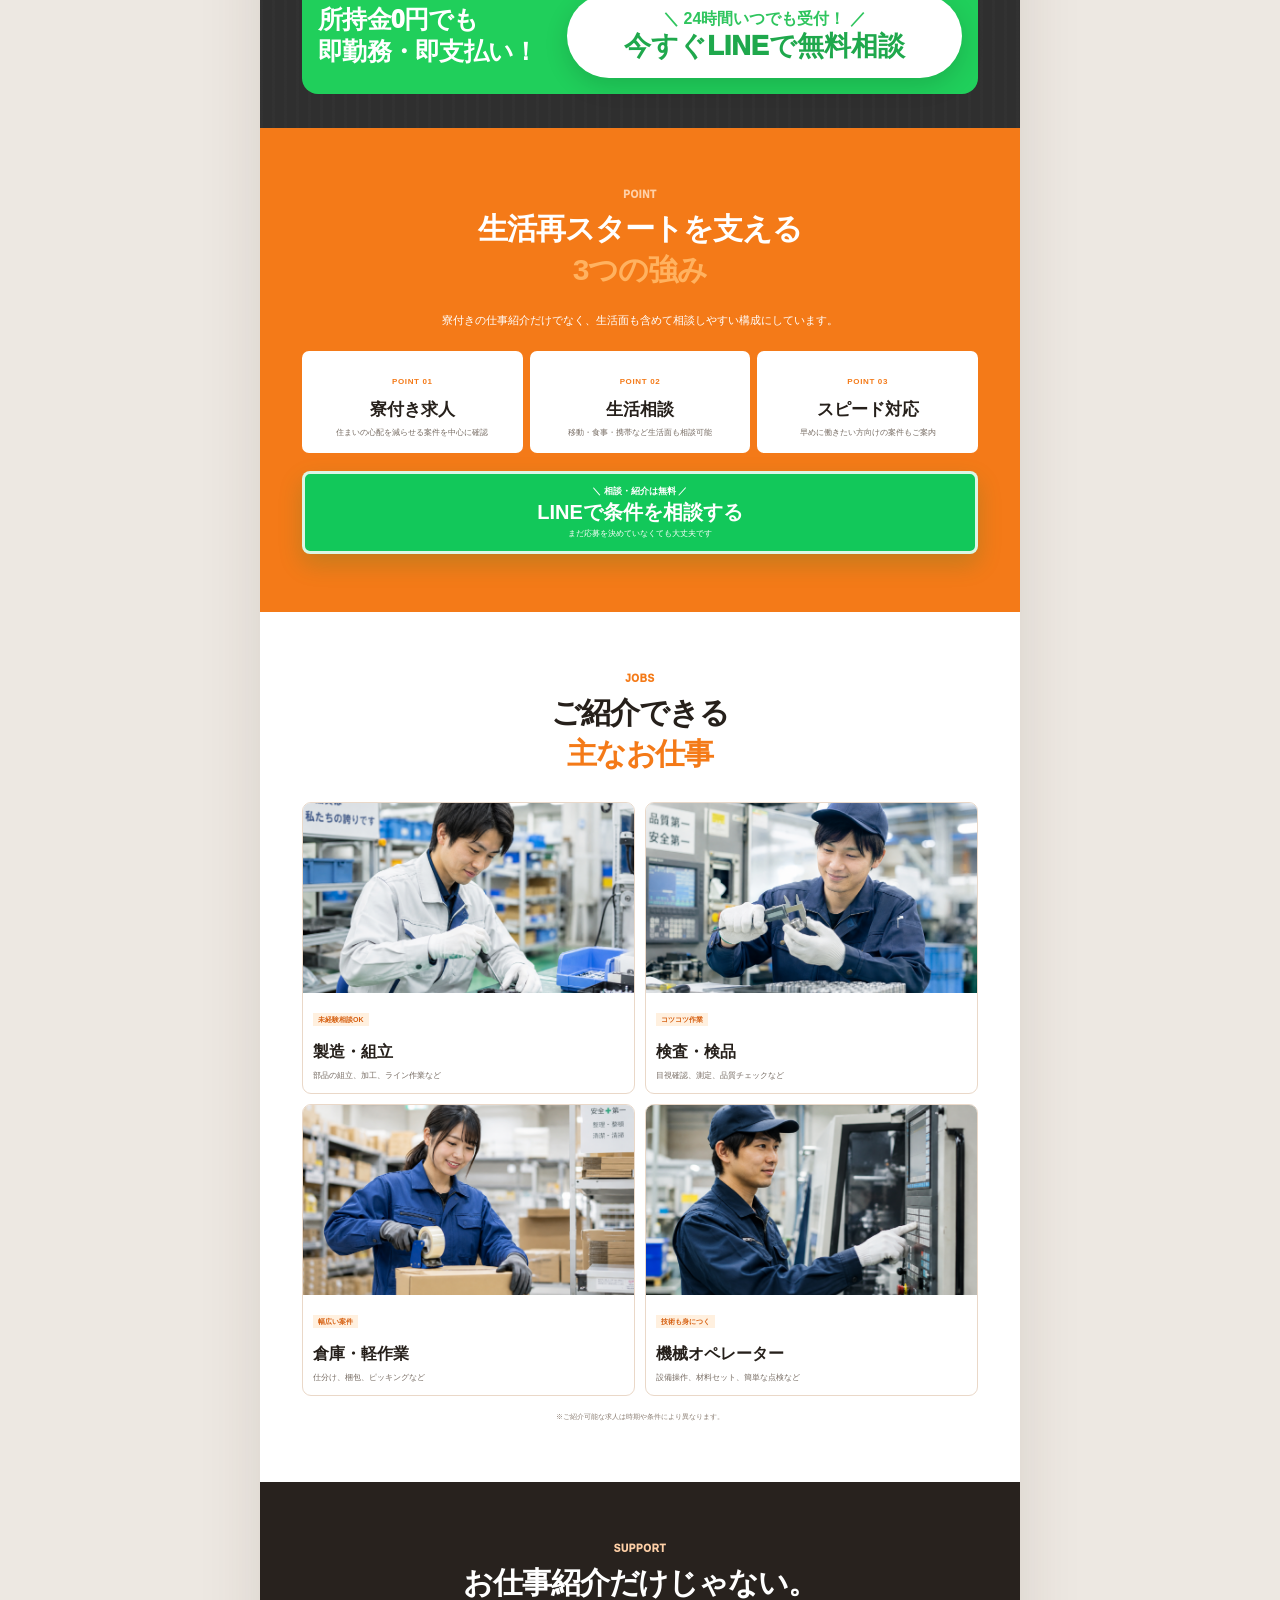
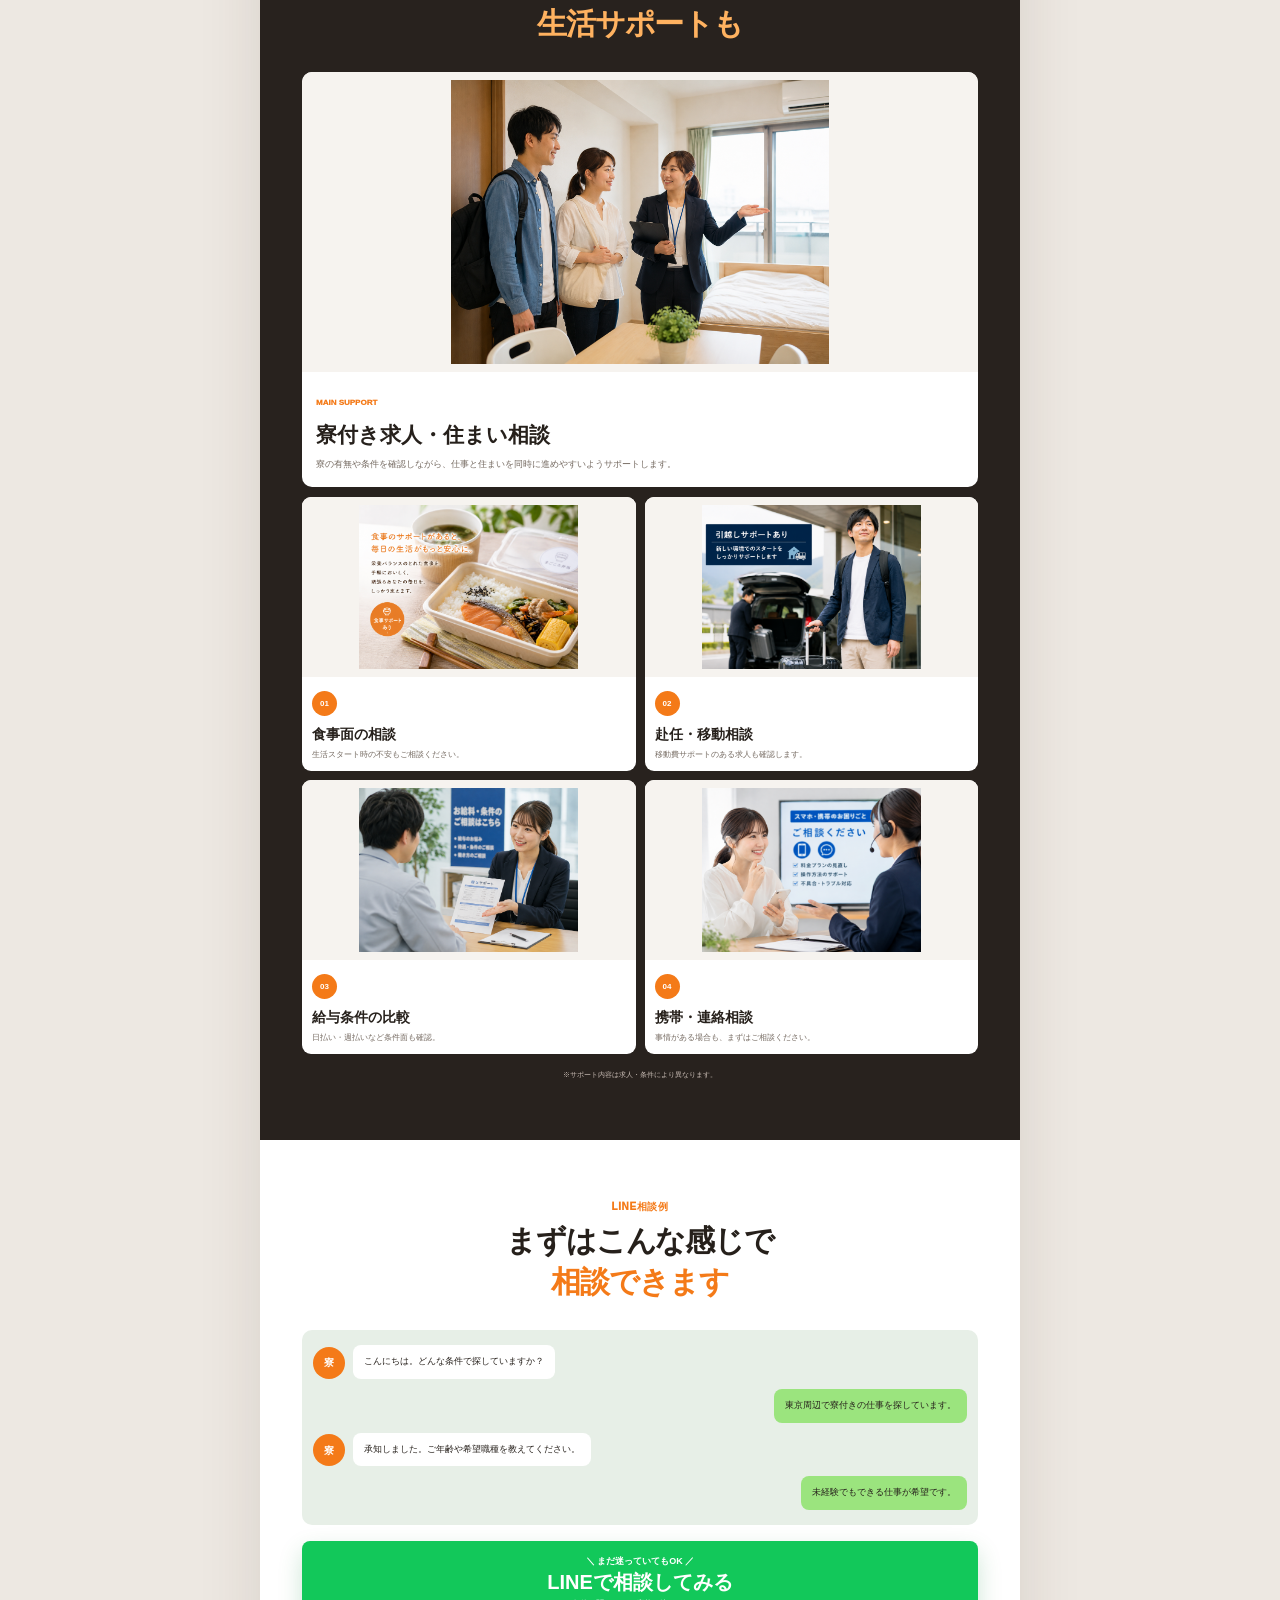
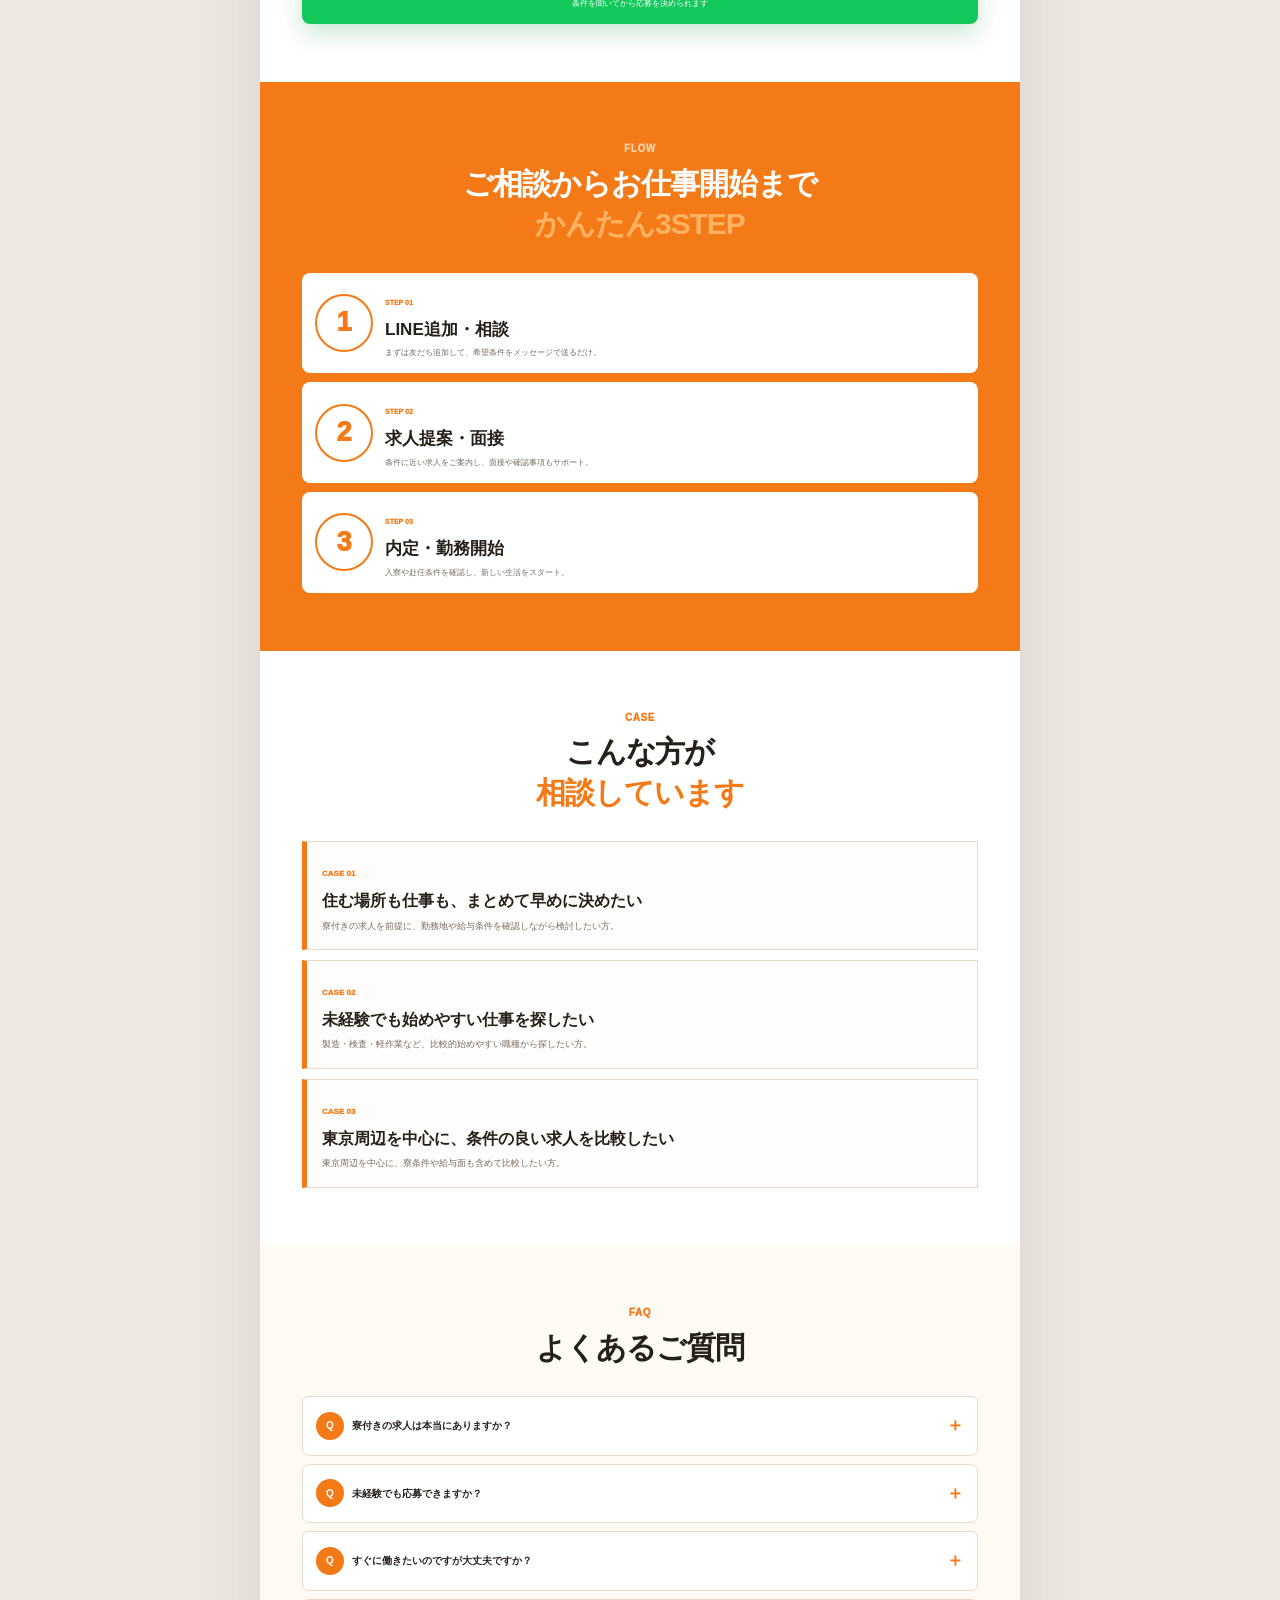
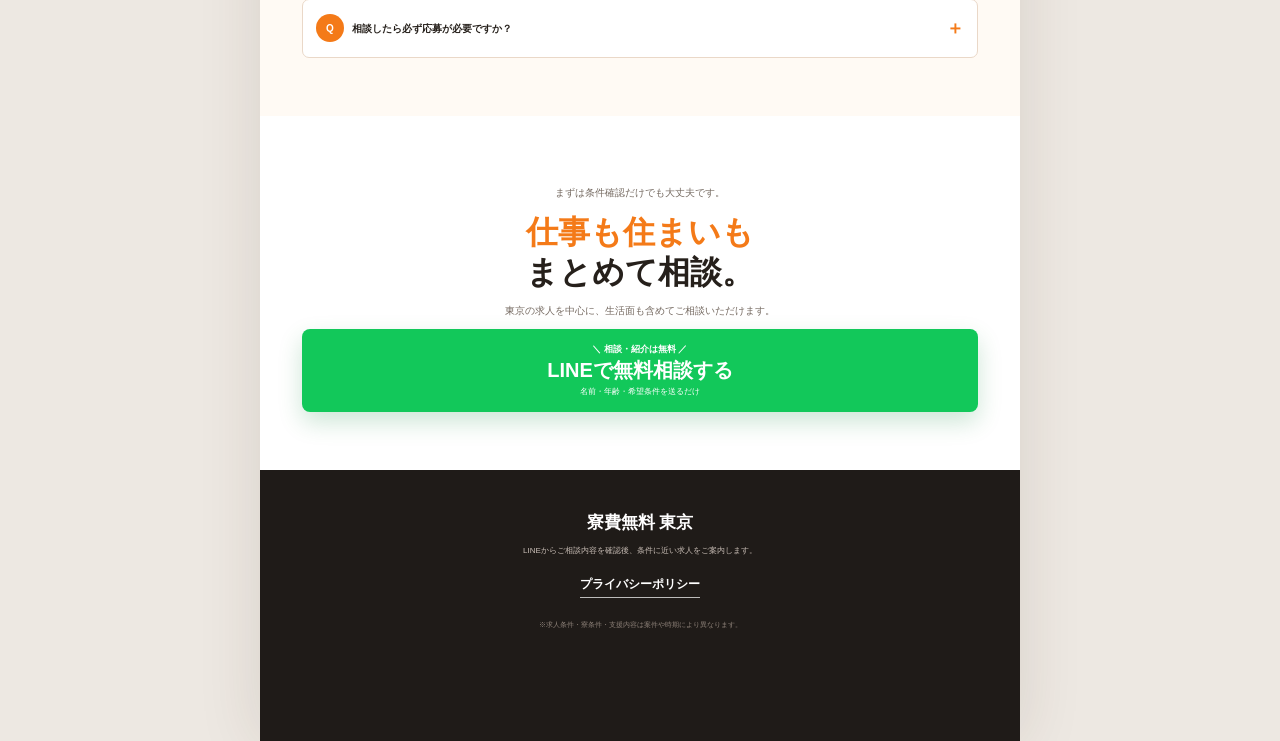
==== commit b195dff0: "Add files via upload" ====
--- a/index.html
+++ b/index.html
@@ -9,9 +9,9 @@
 <meta http-equiv="Pragma" content="no-cache">
 <meta http-equiv="Expires" content="0">
 <title>寮費無料 東京｜仕事と住まいをまとめて相談</title>
-<link rel="stylesheet" href="assets/style1.css?v=20260817e">
-<link rel="stylesheet" href="assets/style2.css?v=20260817e">
-<link rel="stylesheet" href="assets/hero-size.css?v=20260817e">
+<link rel="stylesheet" href="assets/style1.css?v=20260817g">
+<link rel="stylesheet" href="assets/style2.css?v=20260817g">
+<link rel="stylesheet" href="assets/hero-size.css?v=20260817g">
 </head>
 <body>
 <div class="page">
@@ -237,11 +237,12 @@
 <footer class="footer">
   <strong>寮費無料 東京</strong>
   <p>LINEからご相談内容を確認後、条件に近い求人をご案内します。</p>
+  <a class="footer-privacy-link" href="privacy.html">プライバシーポリシー</a>
   <small>※求人条件・寮条件・支援内容は案件や時期により異なります。</small>
 </footer>
 </div>
 
 <a class="fixed-line" href="https://lin.ee/xo4sCJy" target="_blank" rel="noopener"><small>＼ まずは気軽に相談 ／</small><strong>LINEで無料相談する</strong></a>
-<script src="assets/app.js?v=20260817e"></script>
+<script src="assets/app.js?v=20260817g"></script>
 </body>
 </html>
--- a/assets/style1.css
+++ b/assets/style1.css
@@ -72,3 +72,7 @@
 /* brand name text */
 .brand-logo{gap:10px;}
 .brand-name-text{display:block;font-size:24px;font-weight:950;line-height:1.15;color:#4a2b18;letter-spacing:.02em;white-space:nowrap;}
+
+
+/* privacy footer link */
+.footer-privacy-link{display:block;width:max-content;margin:16px auto 10px;padding-bottom:2px;color:#fff;font-size:12px;font-weight:800;border-bottom:1px solid rgba(255,255,255,.7);transition:opacity .2s ease}.footer-privacy-link:hover{opacity:.72}
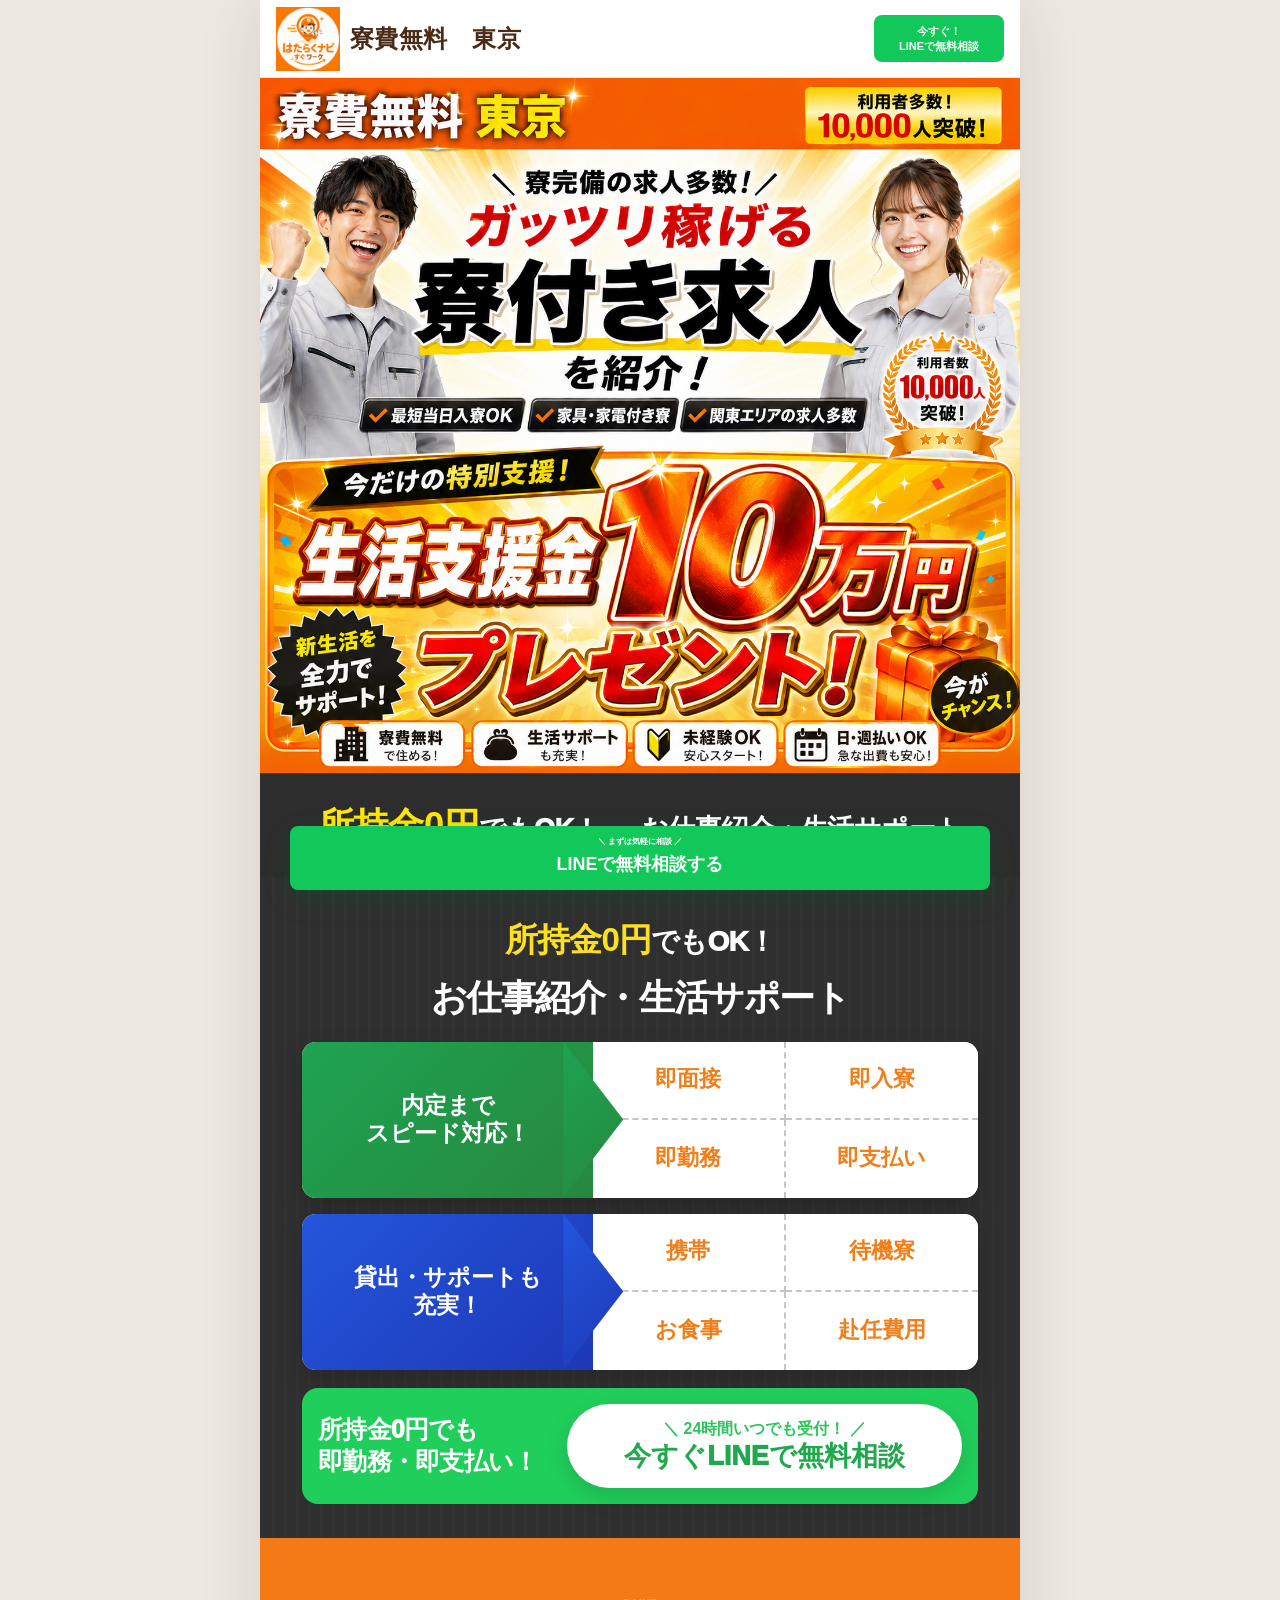
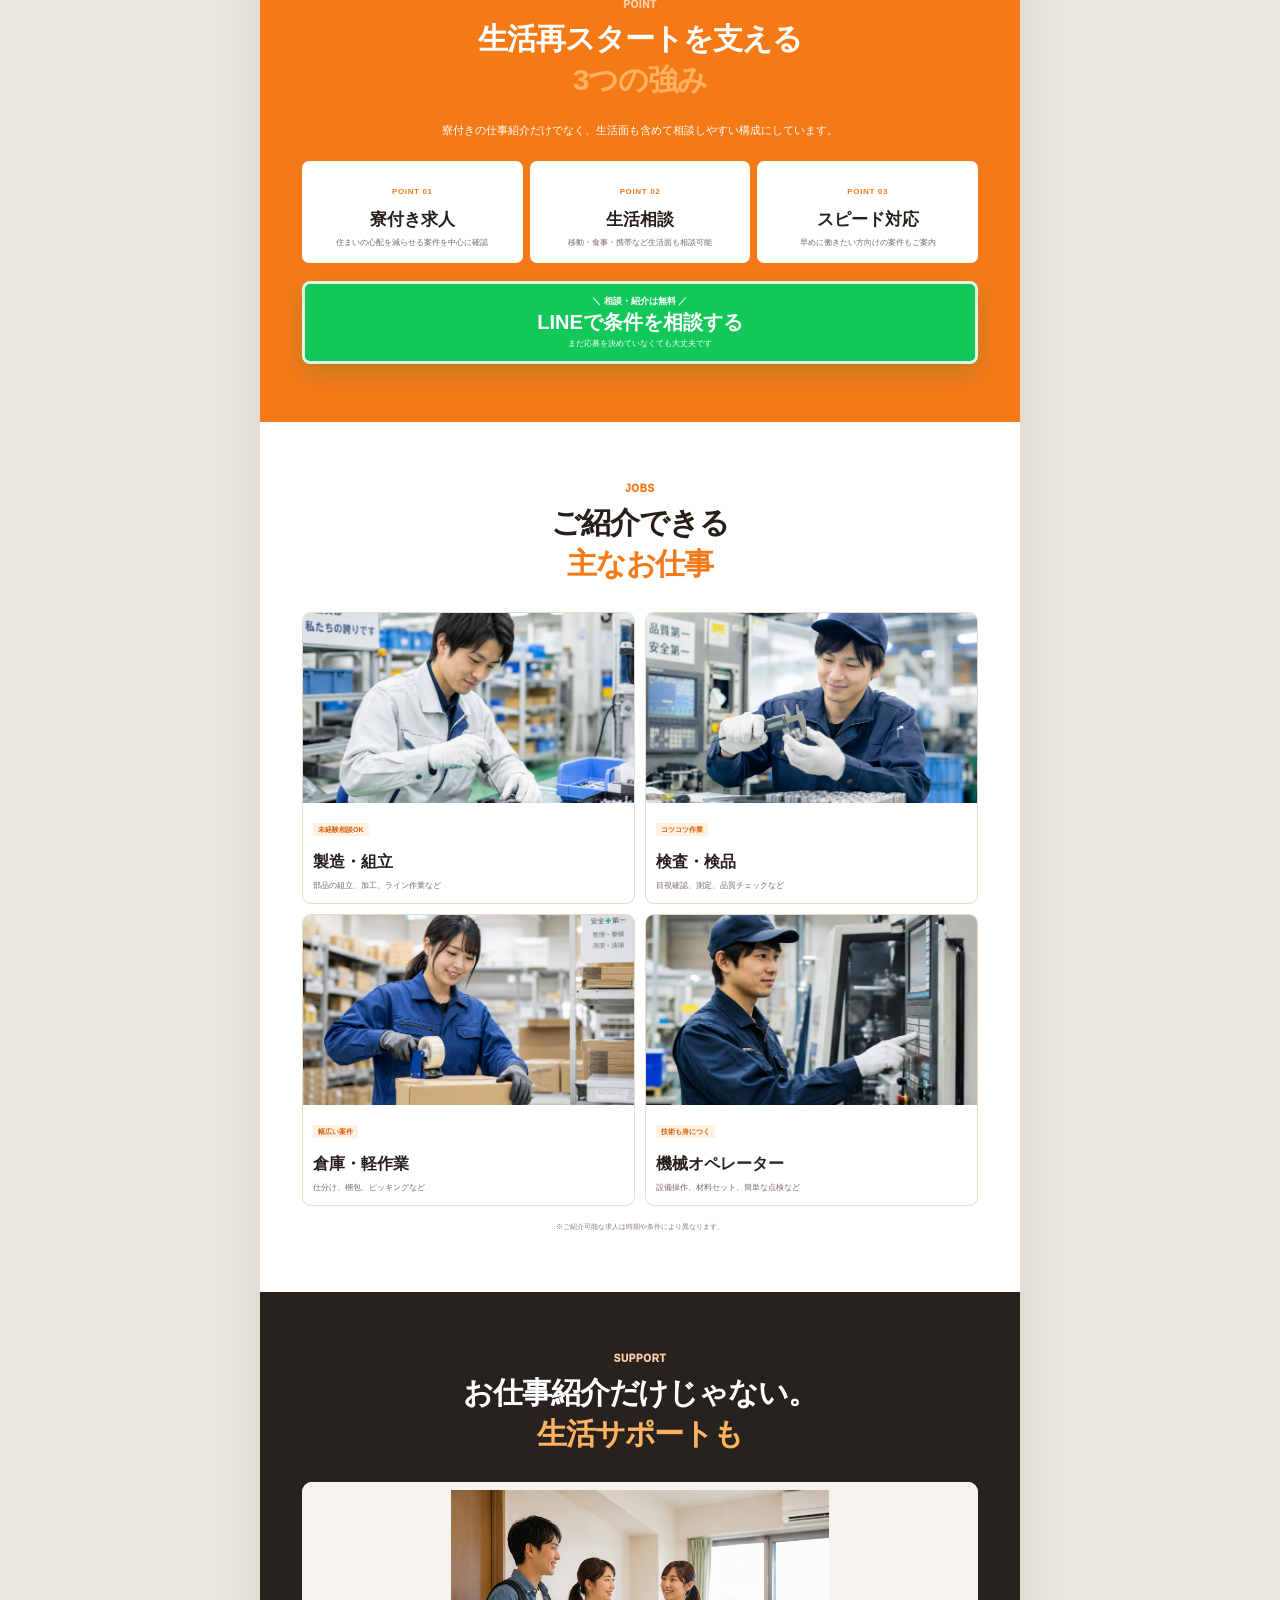
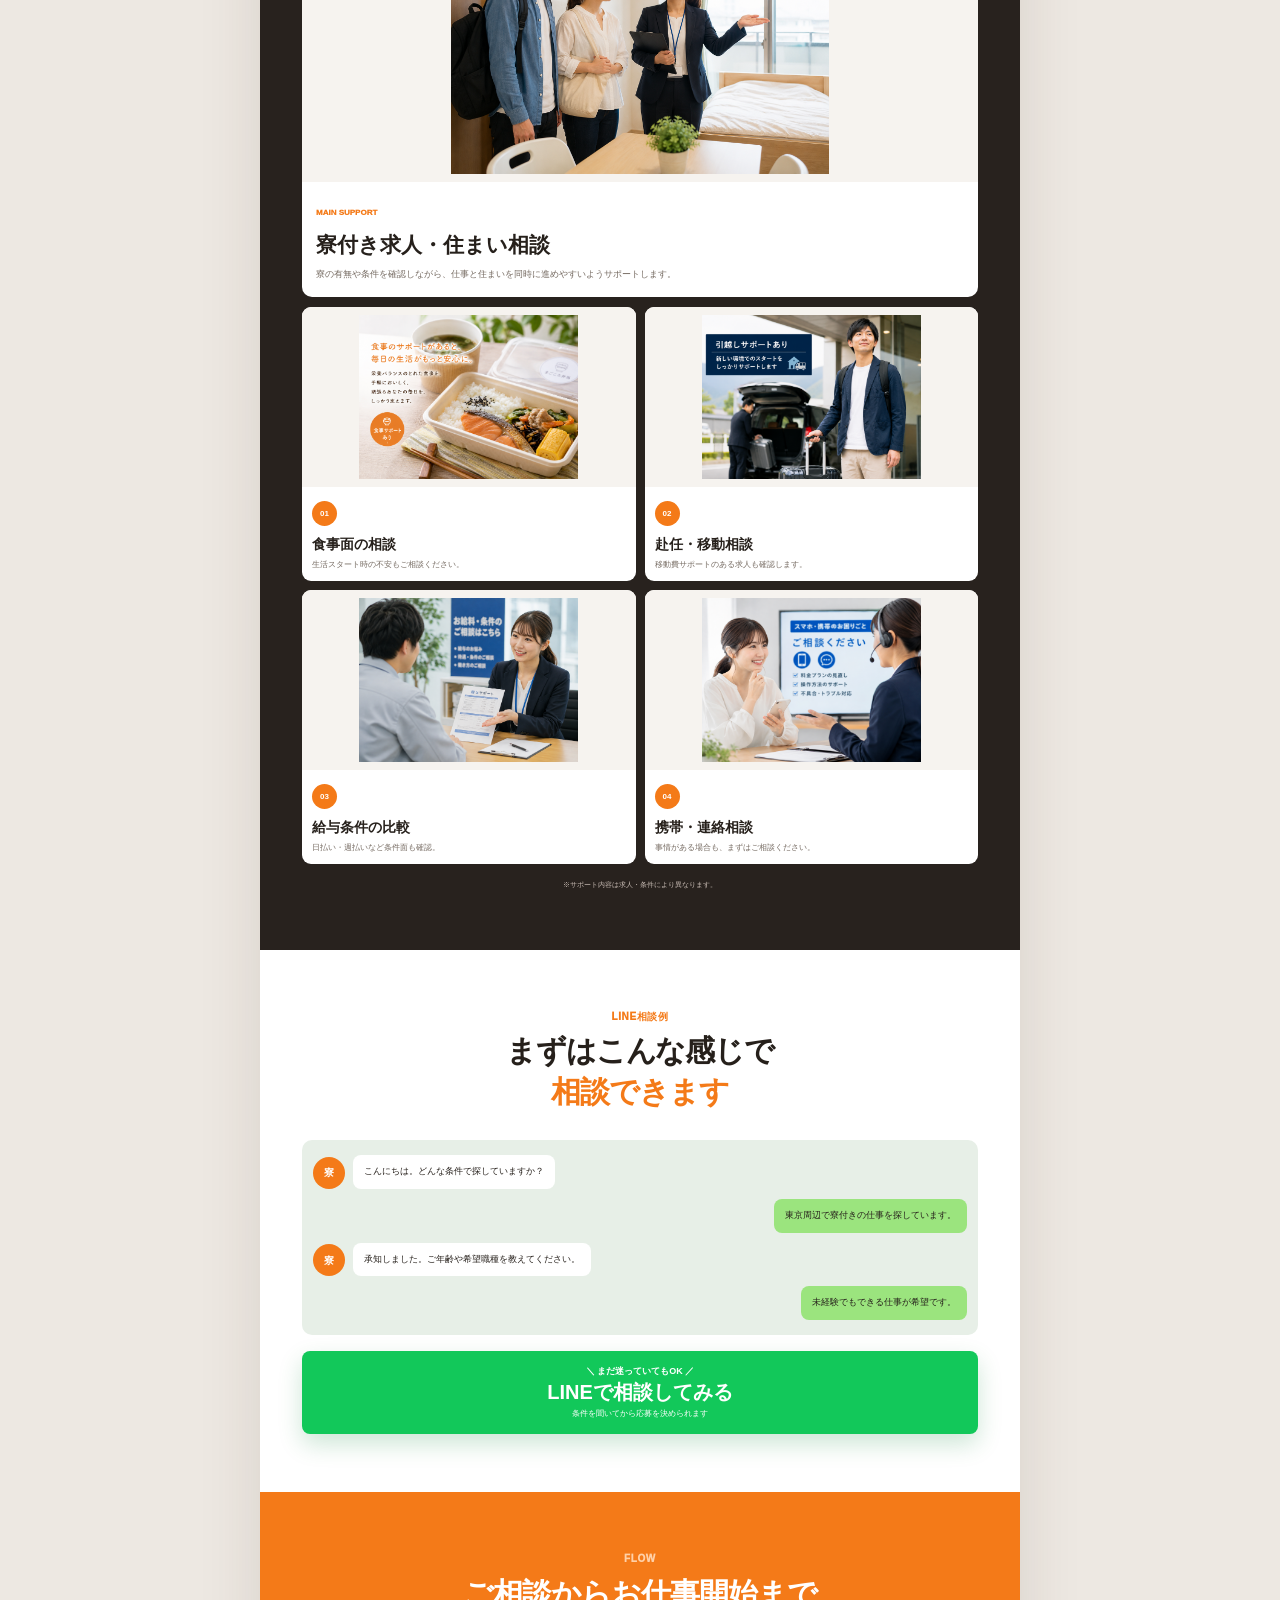
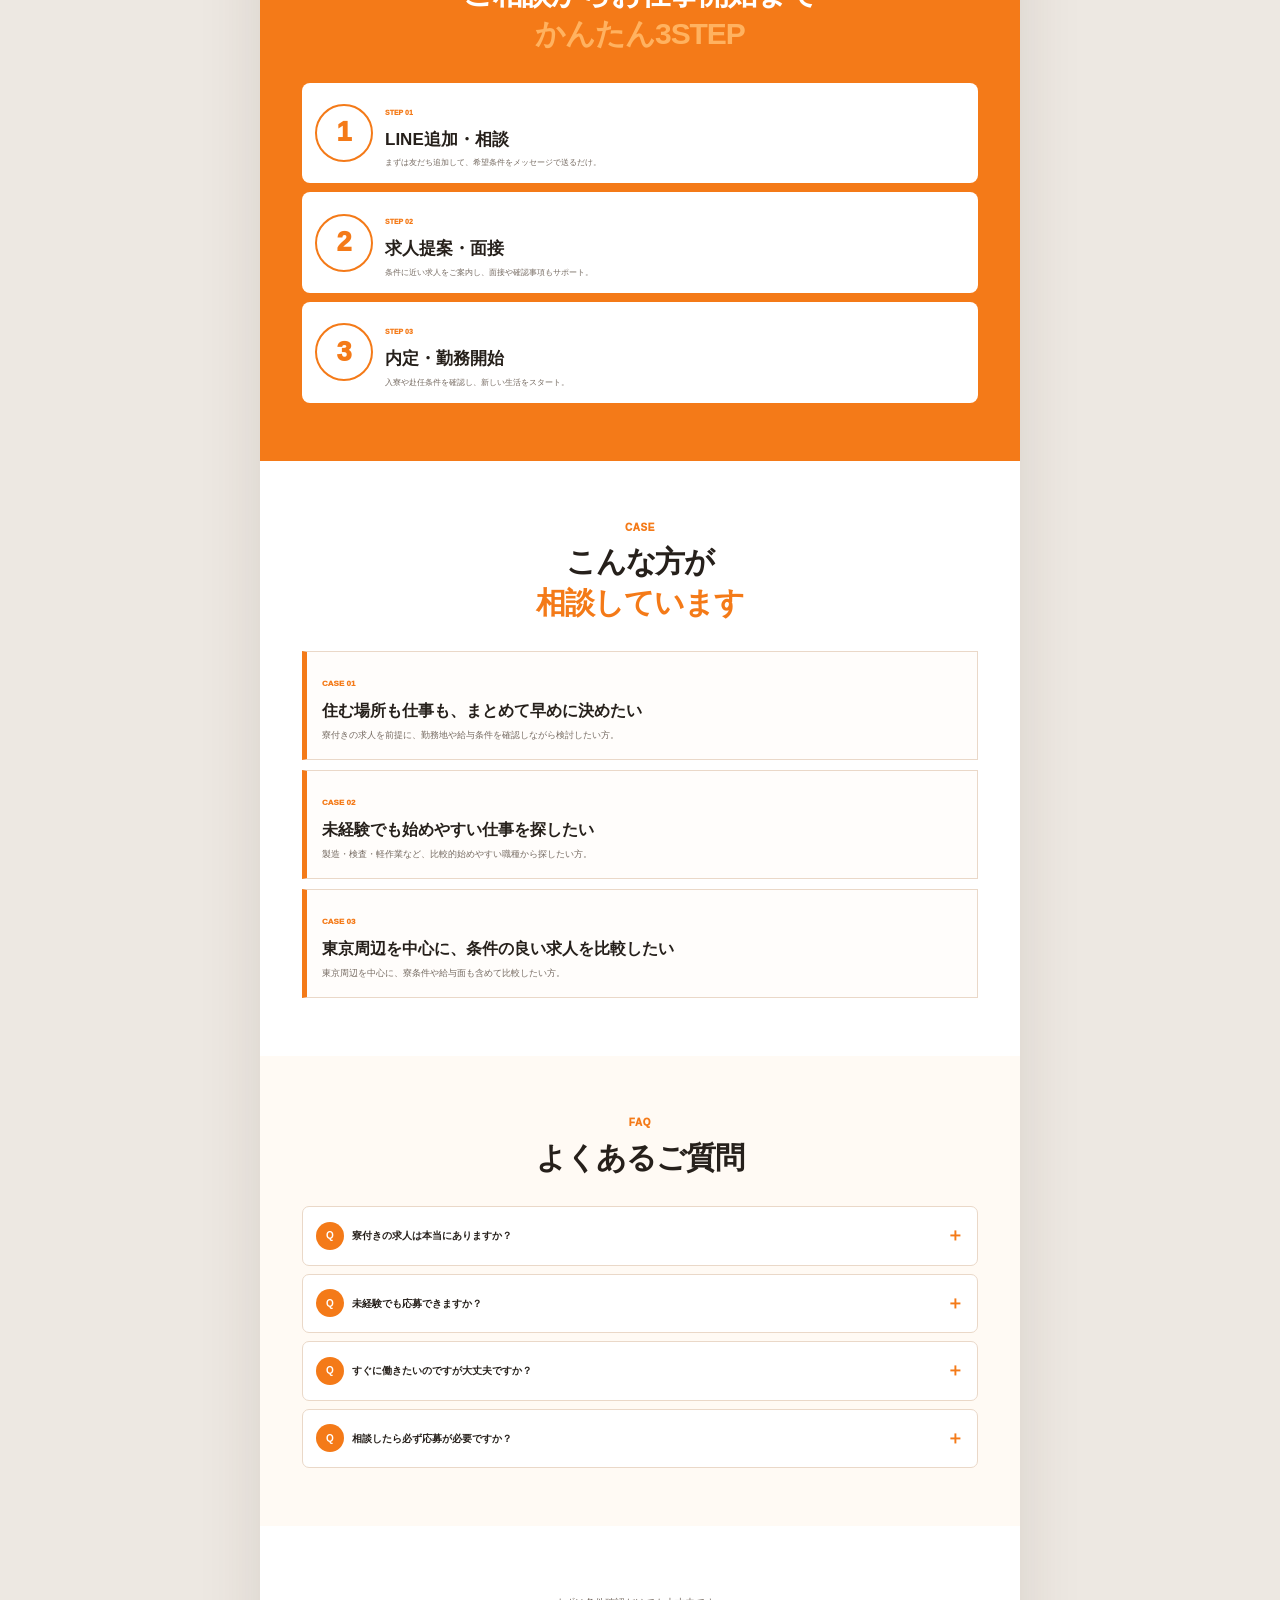
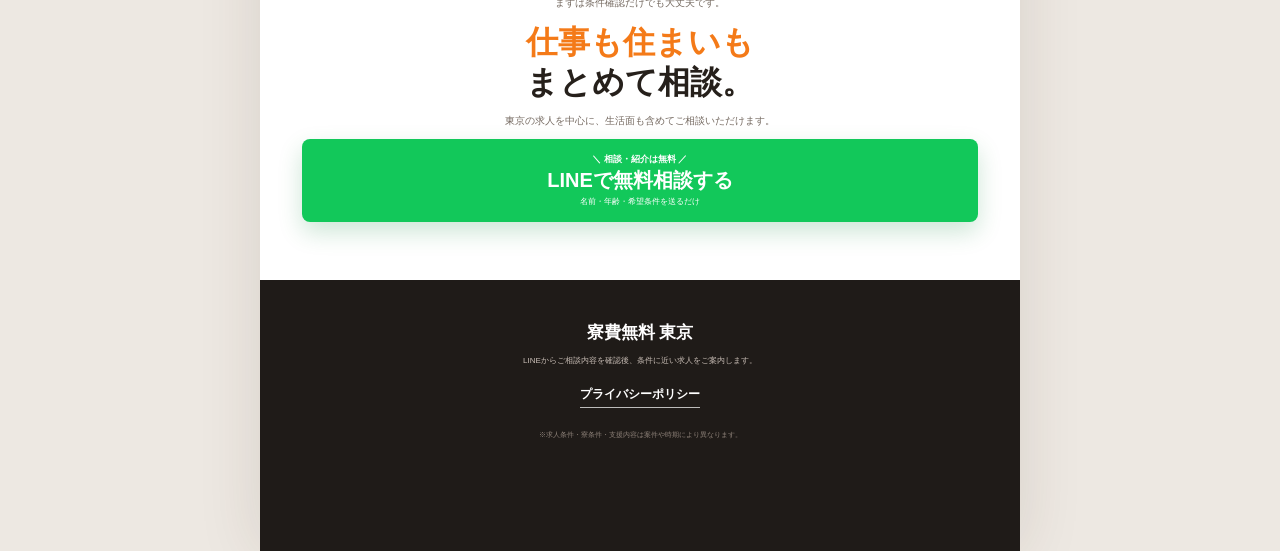
==== commit 747c6de2: "Add files via upload" ====
--- a/index.html
+++ b/index.html
@@ -9,9 +9,9 @@
 <meta http-equiv="Pragma" content="no-cache">
 <meta http-equiv="Expires" content="0">
 <title>寮費無料 東京｜仕事と住まいをまとめて相談</title>
-<link rel="stylesheet" href="assets/style1.css?v=20260817g">
-<link rel="stylesheet" href="assets/style2.css?v=20260817g">
-<link rel="stylesheet" href="assets/hero-size.css?v=20260817g">
+<link rel="stylesheet" href="assets/style1.css?v=20260817h">
+<link rel="stylesheet" href="assets/style2.css?v=20260817h">
+<link rel="stylesheet" href="assets/hero-size.css?v=20260817h">
 </head>
 <body>
 <div class="page">
@@ -24,55 +24,8 @@
 </header>
 
 <main id="top">
-<section class="hero hero-reference">
-  <div class="hero-pattern"></div>
-  <div class="hero-inner hero-reference-inner">
-    <div class="hero-left">
-      <div class="hero-pills">
-        <span>携帯なし</span>
-        <span>住む家なし</span>
-        <span>お金なし</span>
-      </div>
-
-      <div class="hero-life-line">
-        <strong>生活に困った人</strong><span>のための</span><b>求人紹介</b>
-      </div>
-
-      <h1 class="hero-brand-copy">
-        <small><b>寮費無料 東京</b> の</small>
-        <span>お仕事紹介</span><br><em>生活サポート</em>
-      </h1>
-
-      <div class="hero-bonus">
-        <small>今なら！</small>
-        <strong>
-          <span class="hero-bonus-main">生活支援金<b>10万円</b></span>
-          <span class="hero-bonus-gift">プレゼント！</span>
-        </strong>
-      </div>
-
-      <div class="hero-zero">所持金<b>0円</b>でもOK！</div>
-
-      <div class="hero-merits hero-merits-ref">
-        <div><i>✓</i><span>未経験可</span></div>
-        <div><i>☎</i><span>携帯相談</span></div>
-        <div><i>⌂</i><span>家賃無料<br>案件あり</span></div>
-      </div>
-
-      <div class="hero-bottom-flow">
-        <div class="hero-speed">内定まで<br><strong>スピード対応！</strong></div>
-        <div class="hero-steps hero-steps-ref">
-          <div><b>01</b><span><em>LINE</em><br>相談</span></div>
-          <div><b>02</b><span>ご提案＆<br>面接</span></div>
-          <div><b>03</b><span>内定＆<br>勤務開始</span></div>
-        </div>
-      </div>
-    </div>
-
-    <div class="hero-right hero-person">
-      <img src="assets/hero-worker-final.png" alt="求人を案内するスタッフ">
-    </div>
-  </div>
+<section class="hero hero-top-image">
+  <img src="assets/top-hero-reference.png" alt="寮費無料 東京のTOPバナー">
 </section>
 
 <section class="hero-strip hero-strip-ref">
@@ -243,6 +196,6 @@
 </div>
 
 <a class="fixed-line" href="https://lin.ee/xo4sCJy" target="_blank" rel="noopener"><small>＼ まずは気軽に相談 ／</small><strong>LINEで無料相談する</strong></a>
-<script src="assets/app.js?v=20260817g"></script>
+<script src="assets/app.js?v=20260817h"></script>
 </body>
 </html>
--- a/assets/style1.css
+++ b/assets/style1.css
@@ -76,3 +76,7 @@
 
 /* privacy footer link */
 .footer-privacy-link{display:block;width:max-content;margin:16px auto 10px;padding-bottom:2px;color:#fff;font-size:12px;font-weight:800;border-bottom:1px solid rgba(255,255,255,.7);transition:opacity .2s ease}.footer-privacy-link:hover{opacity:.72}
+
+
+/* top hero image replacement */
+.hero-top-image{background:#fff;padding:0;margin:0;line-height:0}.hero-top-image img{display:block;width:100%;height:auto}.hero-top-image + .hero-strip{margin-top:0}
--- a/assets/style2.css
+++ b/assets/style2.css
@@ -70,3 +70,6 @@
 @media(max-width:700px){.brand-name-text{font-size:18px;}}
 @media(max-width:520px){.brand-name-text{font-size:16px;}}
 @media(max-width:420px){.brand-name-text{font-size:14px;}}
+
+
+@media(max-width:700px){.hero-top-image{margin:0}.hero-top-image img{width:100%;height:auto}}
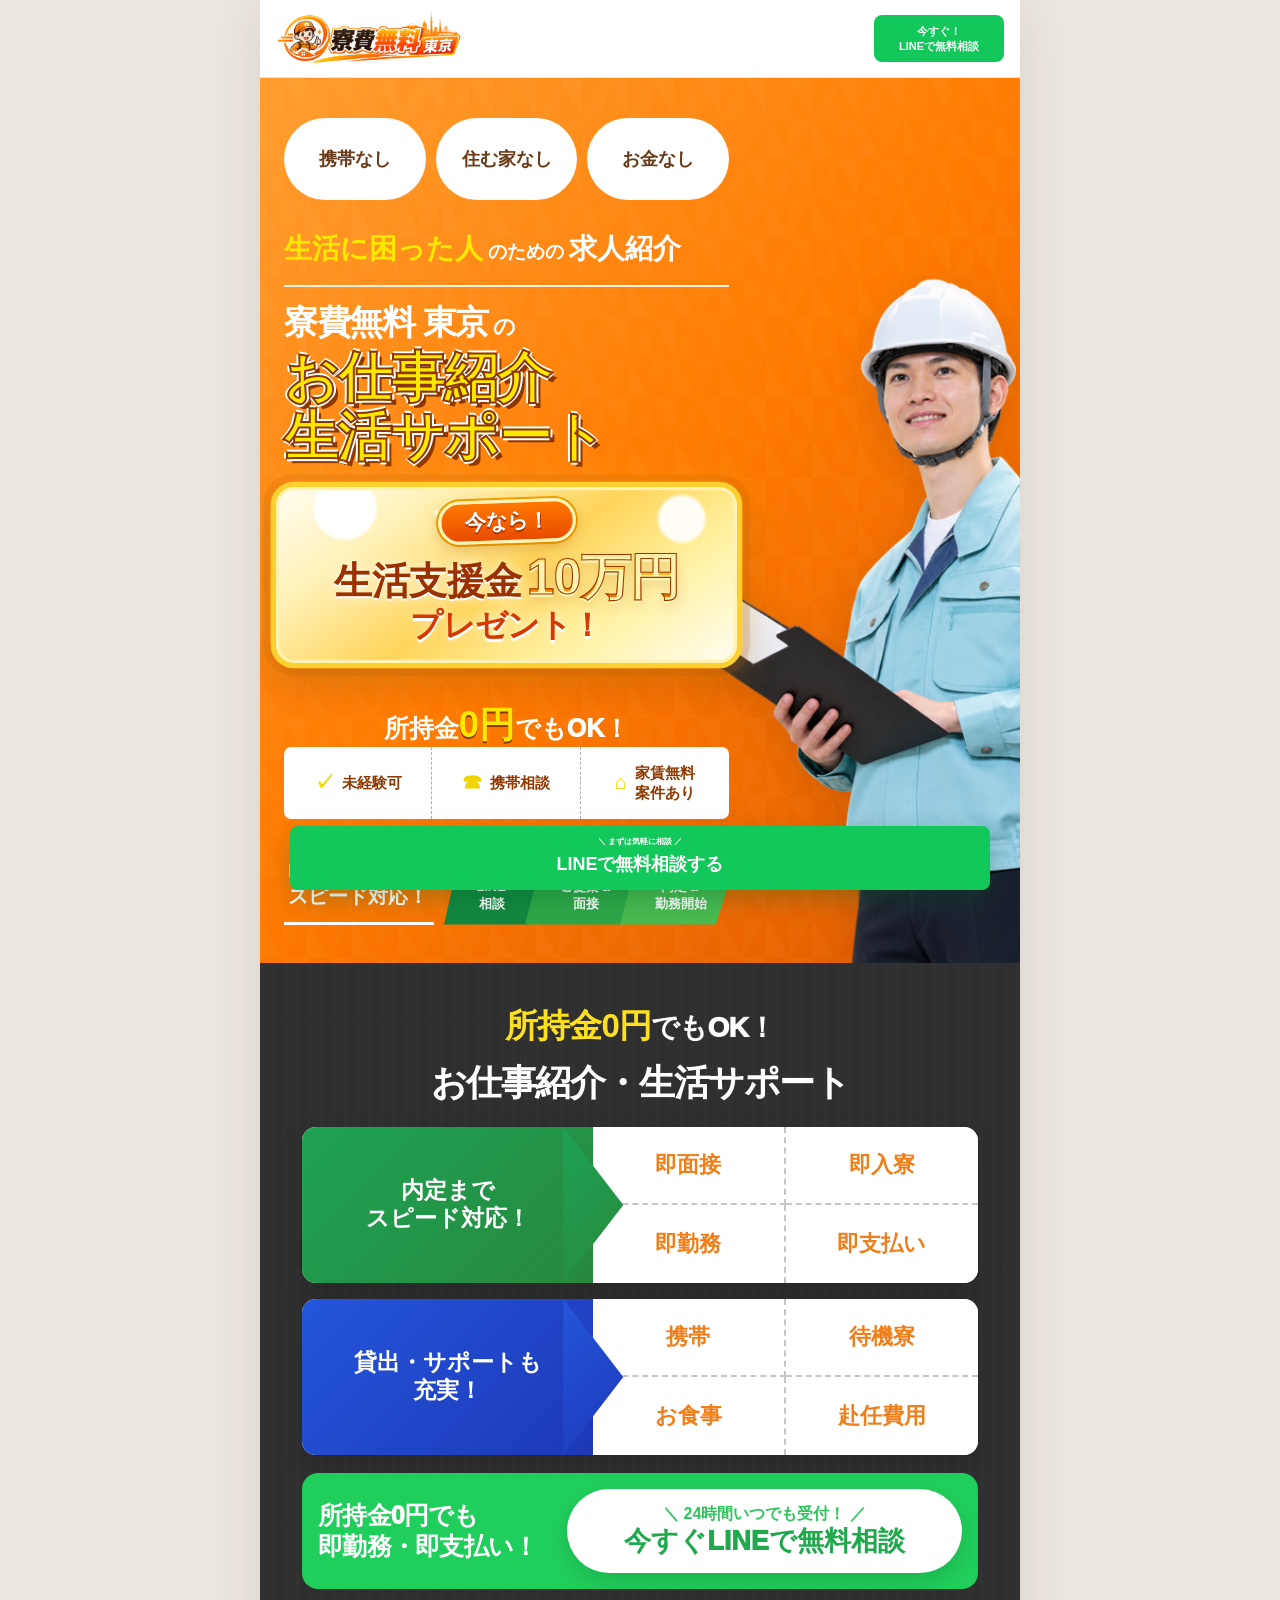
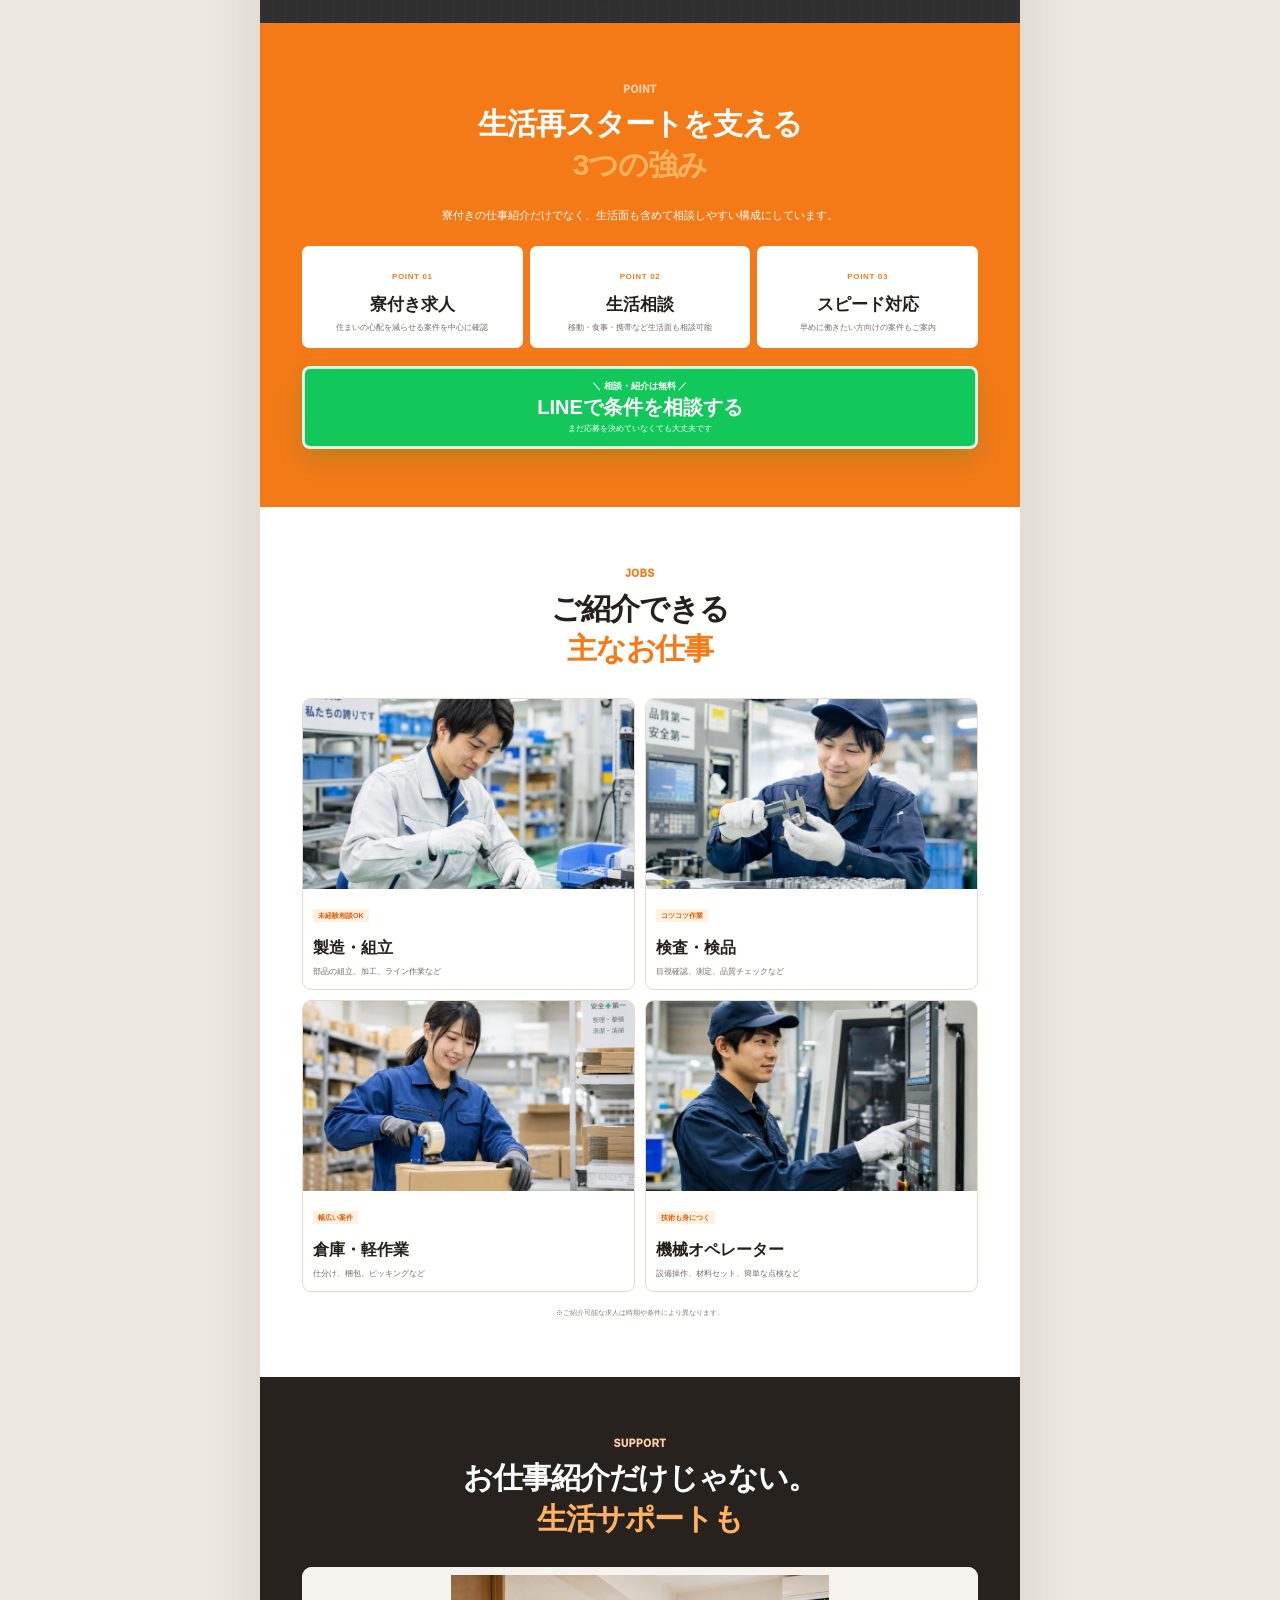
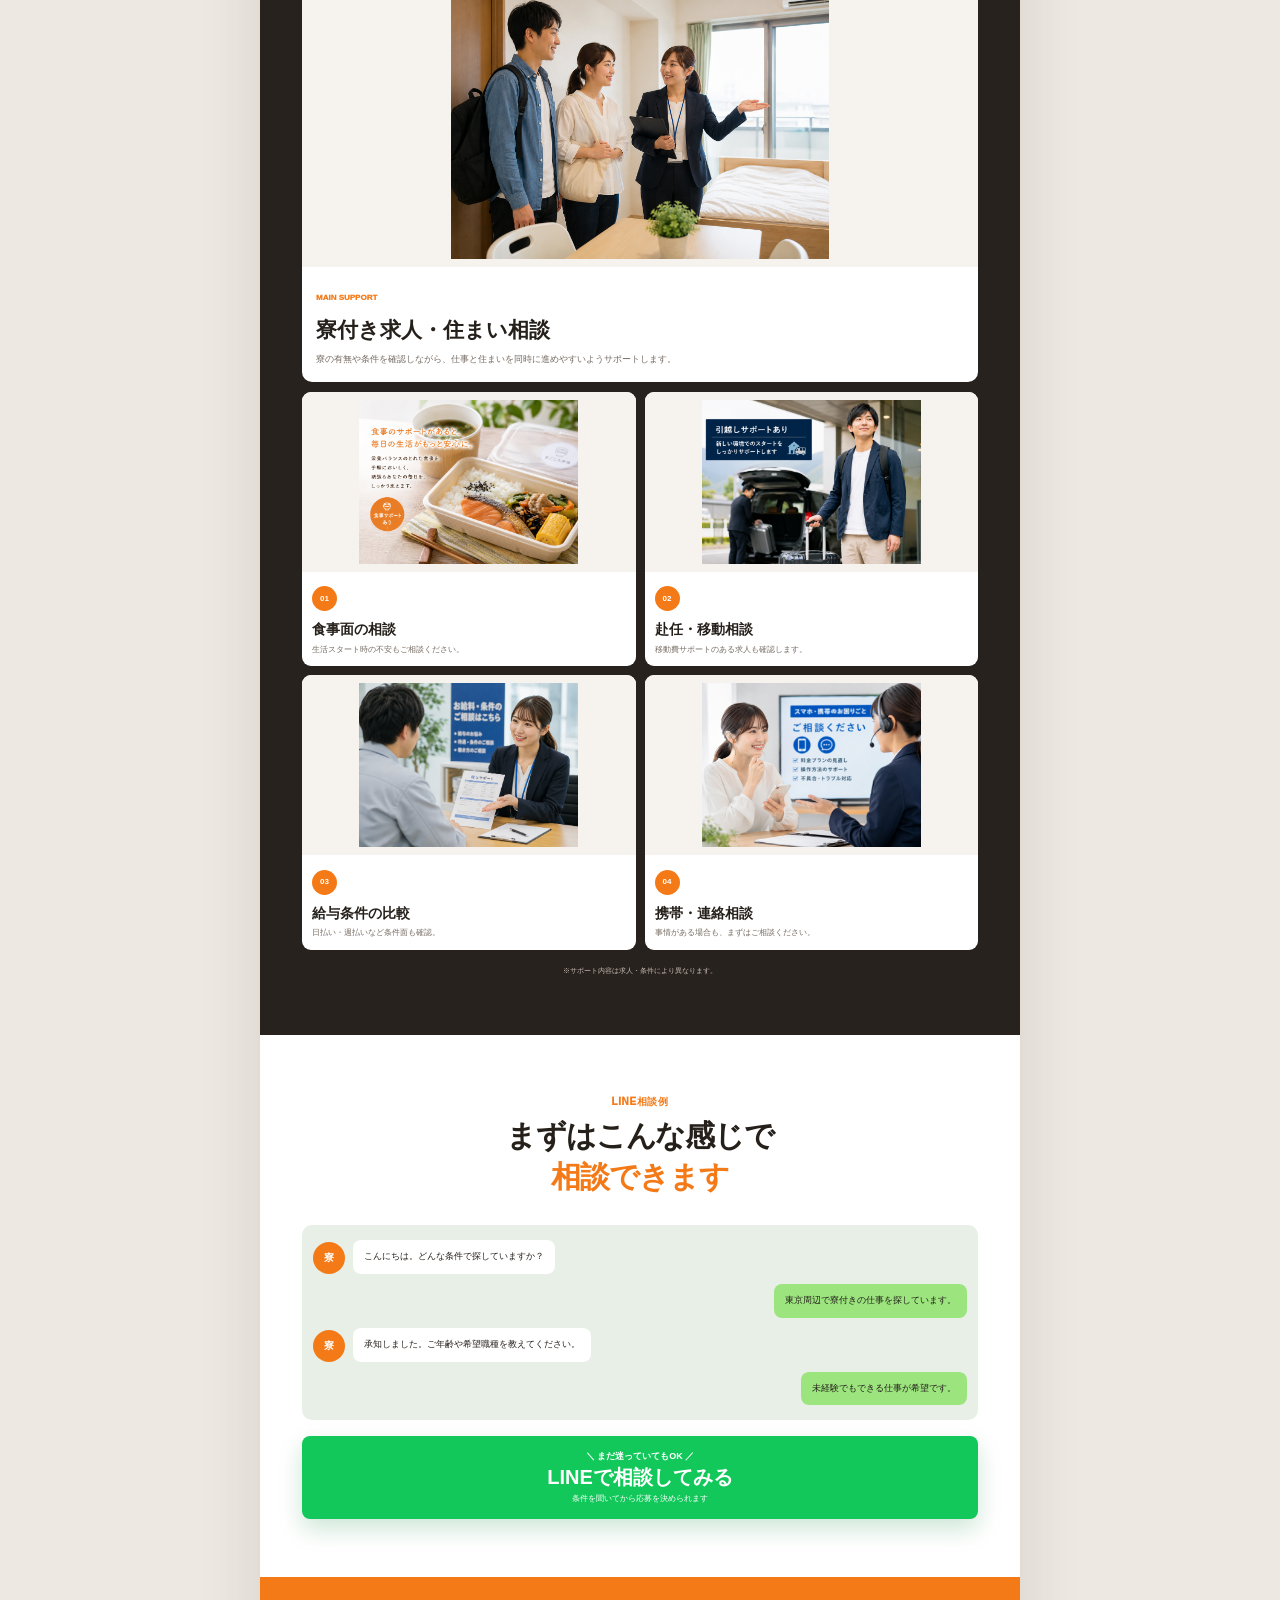
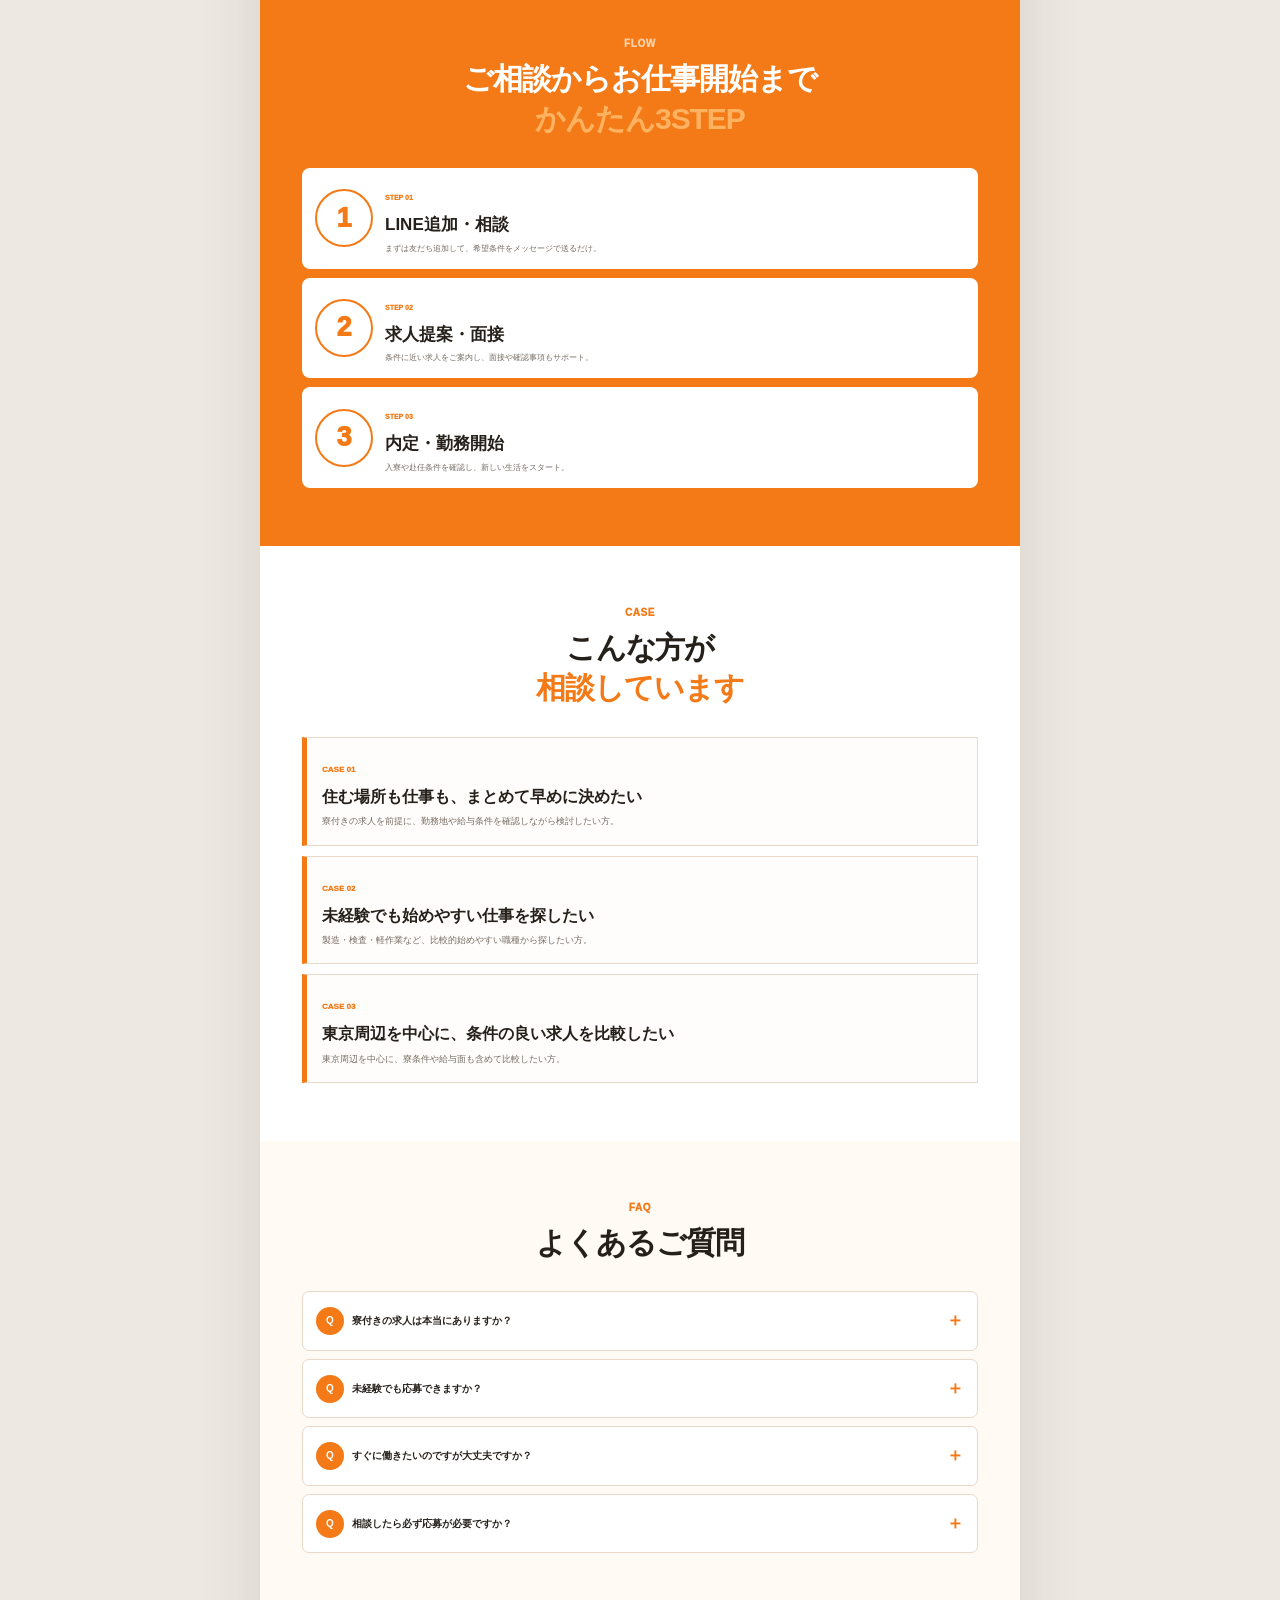
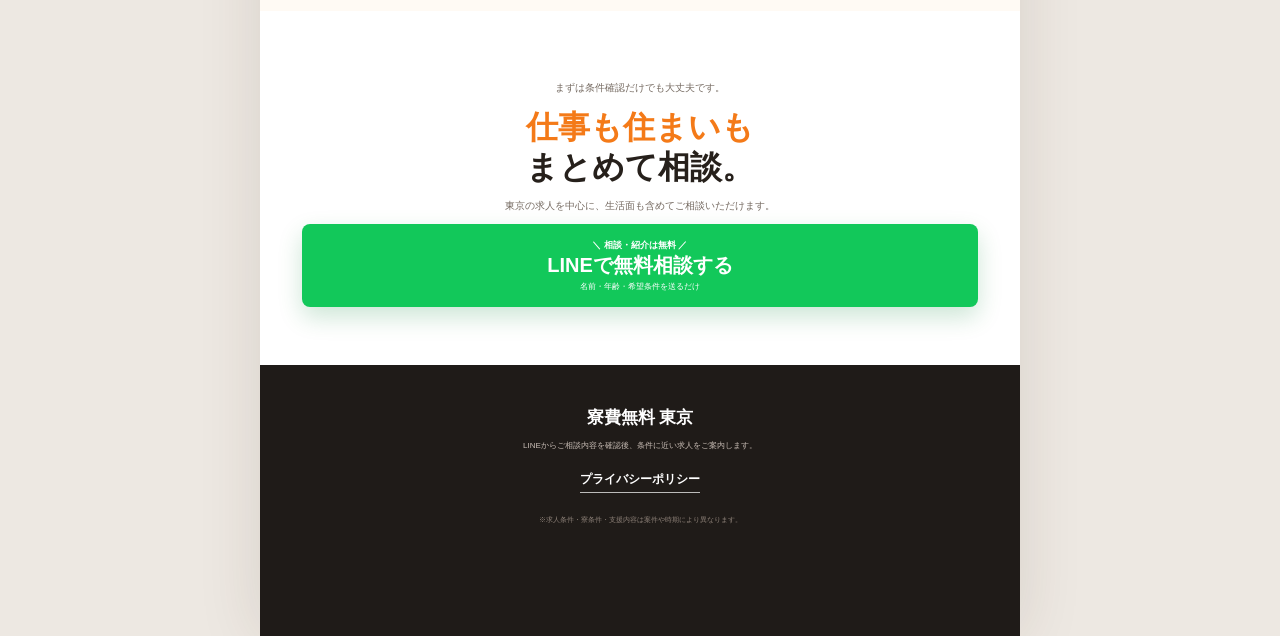
==== commit 31f1352a: "Add files via upload" ====
--- a/index.html
+++ b/index.html
@@ -9,28 +9,71 @@
 <meta http-equiv="Pragma" content="no-cache">
 <meta http-equiv="Expires" content="0">
 <title>寮費無料 東京｜仕事と住まいをまとめて相談</title>
-<link rel="stylesheet" href="assets/style1.css?v=20260817h">
-<link rel="stylesheet" href="assets/style2.css?v=20260817h">
-<link rel="stylesheet" href="assets/hero-size.css?v=20260817h">
+<link rel="stylesheet" href="assets/style1.css?v=20260817j">
+<link rel="stylesheet" href="assets/style2.css?v=20260817j">
+<link rel="stylesheet" href="assets/hero-size.css?v=20260817j">
 </head>
 <body>
 <div class="page">
 <header class="header top-header">
-  <a class="brand brand-logo" href="#top" aria-label="ページ上部へ">
-    <img src="assets/logo-orange.png" alt="寮費無料 東京">
-    <span class="brand-name-text">寮費無料　東京</span>
+  <a class="brand brand-logo brand-logo-wide" href="#top" aria-label="ページ上部へ">
+    <img src="assets/header-wide-logo.png" alt="寮費無料 東京">
   </a>
   <a class="header-line header-line-lg" href="https://lin.ee/xo4sCJy" target="_blank" rel="noopener">今すぐ！<br>LINEで無料相談</a>
 </header>
 
 <main id="top">
-<section class="hero hero-top-image">
-  <img src="assets/top-hero-reference.png" alt="寮費無料 東京のTOPバナー">
-</section>
-
-<section class="hero-strip hero-strip-ref">
-  <p><b>所持金0円</b>でもOK！ <span>お仕事紹介・生活サポート</span></p>
-</section>
+<section class="hero hero-reference">
+  <div class="hero-pattern"></div>
+  <div class="hero-inner hero-reference-inner">
+    <div class="hero-left">
+      <div class="hero-pills">
+        <span>携帯なし</span>
+        <span>住む家なし</span>
+        <span>お金なし</span>
+      </div>
+
+      <div class="hero-life-line">
+        <strong>生活に困った人</strong><span>のための</span><b>求人紹介</b>
+      </div>
+
+      <h1 class="hero-brand-copy">
+        <small><b>寮費無料 東京</b> の</small>
+        <span>お仕事紹介</span><br><em>生活サポート</em>
+      </h1>
+
+      <div class="hero-bonus">
+        <small>今なら！</small>
+        <strong>
+          <span class="hero-bonus-main">生活支援金<b>10万円</b></span>
+          <span class="hero-bonus-gift">プレゼント！</span>
+        </strong>
+      </div>
+
+      <div class="hero-zero">所持金<b>0円</b>でもOK！</div>
+
+      <div class="hero-merits hero-merits-ref">
+        <div><i>✓</i><span>未経験可</span></div>
+        <div><i>☎</i><span>携帯相談</span></div>
+        <div><i>⌂</i><span>家賃無料<br>案件あり</span></div>
+      </div>
+
+      <div class="hero-bottom-flow">
+        <div class="hero-speed">内定まで<br><strong>スピード対応！</strong></div>
+        <div class="hero-steps hero-steps-ref">
+          <div><b>01</b><span><em>LINE</em><br>相談</span></div>
+          <div><b>02</b><span>ご提案＆<br>面接</span></div>
+          <div><b>03</b><span>内定＆<br>勤務開始</span></div>
+        </div>
+      </div>
+    </div>
+
+    <div class="hero-right hero-person">
+      <img src="assets/hero-worker-final.png" alt="求人を案内するスタッフ">
+    </div>
+  </div>
+</section>
+
 
 <section class="section jobit-style reveal-target">
   <div class="jobit-headline">
@@ -196,6 +239,6 @@
 </div>
 
 <a class="fixed-line" href="https://lin.ee/xo4sCJy" target="_blank" rel="noopener"><small>＼ まずは気軽に相談 ／</small><strong>LINEで無料相談する</strong></a>
-<script src="assets/app.js?v=20260817h"></script>
+<script src="assets/app.js?v=20260817j"></script>
 </body>
 </html>
--- a/assets/style1.css
+++ b/assets/style1.css
@@ -78,5 +78,7 @@
 .footer-privacy-link{display:block;width:max-content;margin:16px auto 10px;padding-bottom:2px;color:#fff;font-size:12px;font-weight:800;border-bottom:1px solid rgba(255,255,255,.7);transition:opacity .2s ease}.footer-privacy-link:hover{opacity:.72}
 
 
-/* top hero image replacement */
-.hero-top-image{background:#fff;padding:0;margin:0;line-height:0}.hero-top-image img{display:block;width:100%;height:auto}.hero-top-image + .hero-strip{margin-top:0}
+/* wide header logo replacement */
+.brand-logo-wide{gap:0;flex:1;min-width:0;overflow:hidden;}
+.brand-logo-wide img{display:block;height:62px;width:auto;max-width:430px;object-fit:contain;object-position:left center;}
+.brand-name-text{display:none!important;}
--- a/assets/style2.css
+++ b/assets/style2.css
@@ -72,4 +72,6 @@
 @media(max-width:420px){.brand-name-text{font-size:14px;}}
 
 
-@media(max-width:700px){.hero-top-image{margin:0}.hero-top-image img{width:100%;height:auto}}
+@media(max-width:700px){.brand-logo-wide img{height:54px;max-width:320px;}}
+@media(max-width:520px){.header{padding:0 10px}.brand-logo-wide img{height:42px;max-width:220px}.header-line-lg{min-width:108px;}}
+@media(max-width:400px){.brand-logo-wide img{height:38px;max-width:190px}.header-line{font-size:9px;padding:7px 9px}.header-line-lg{min-width:100px;}}
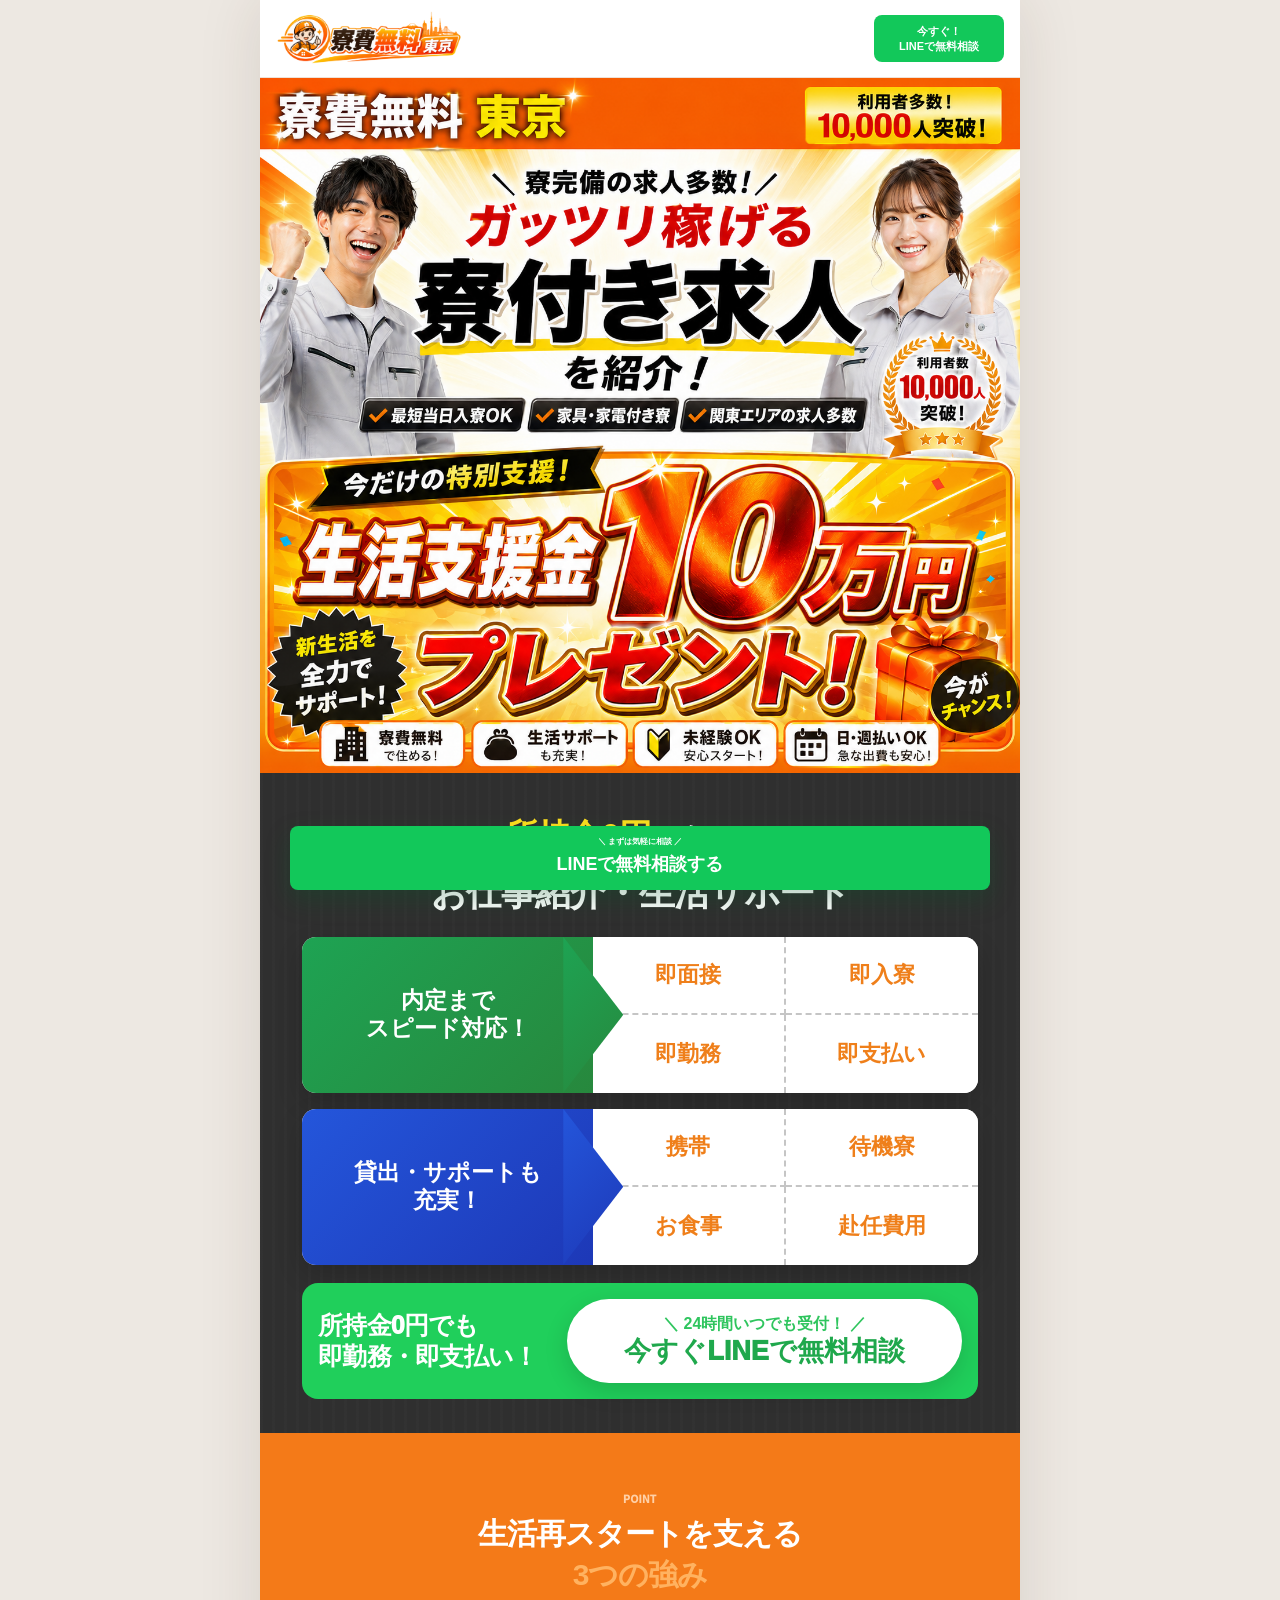
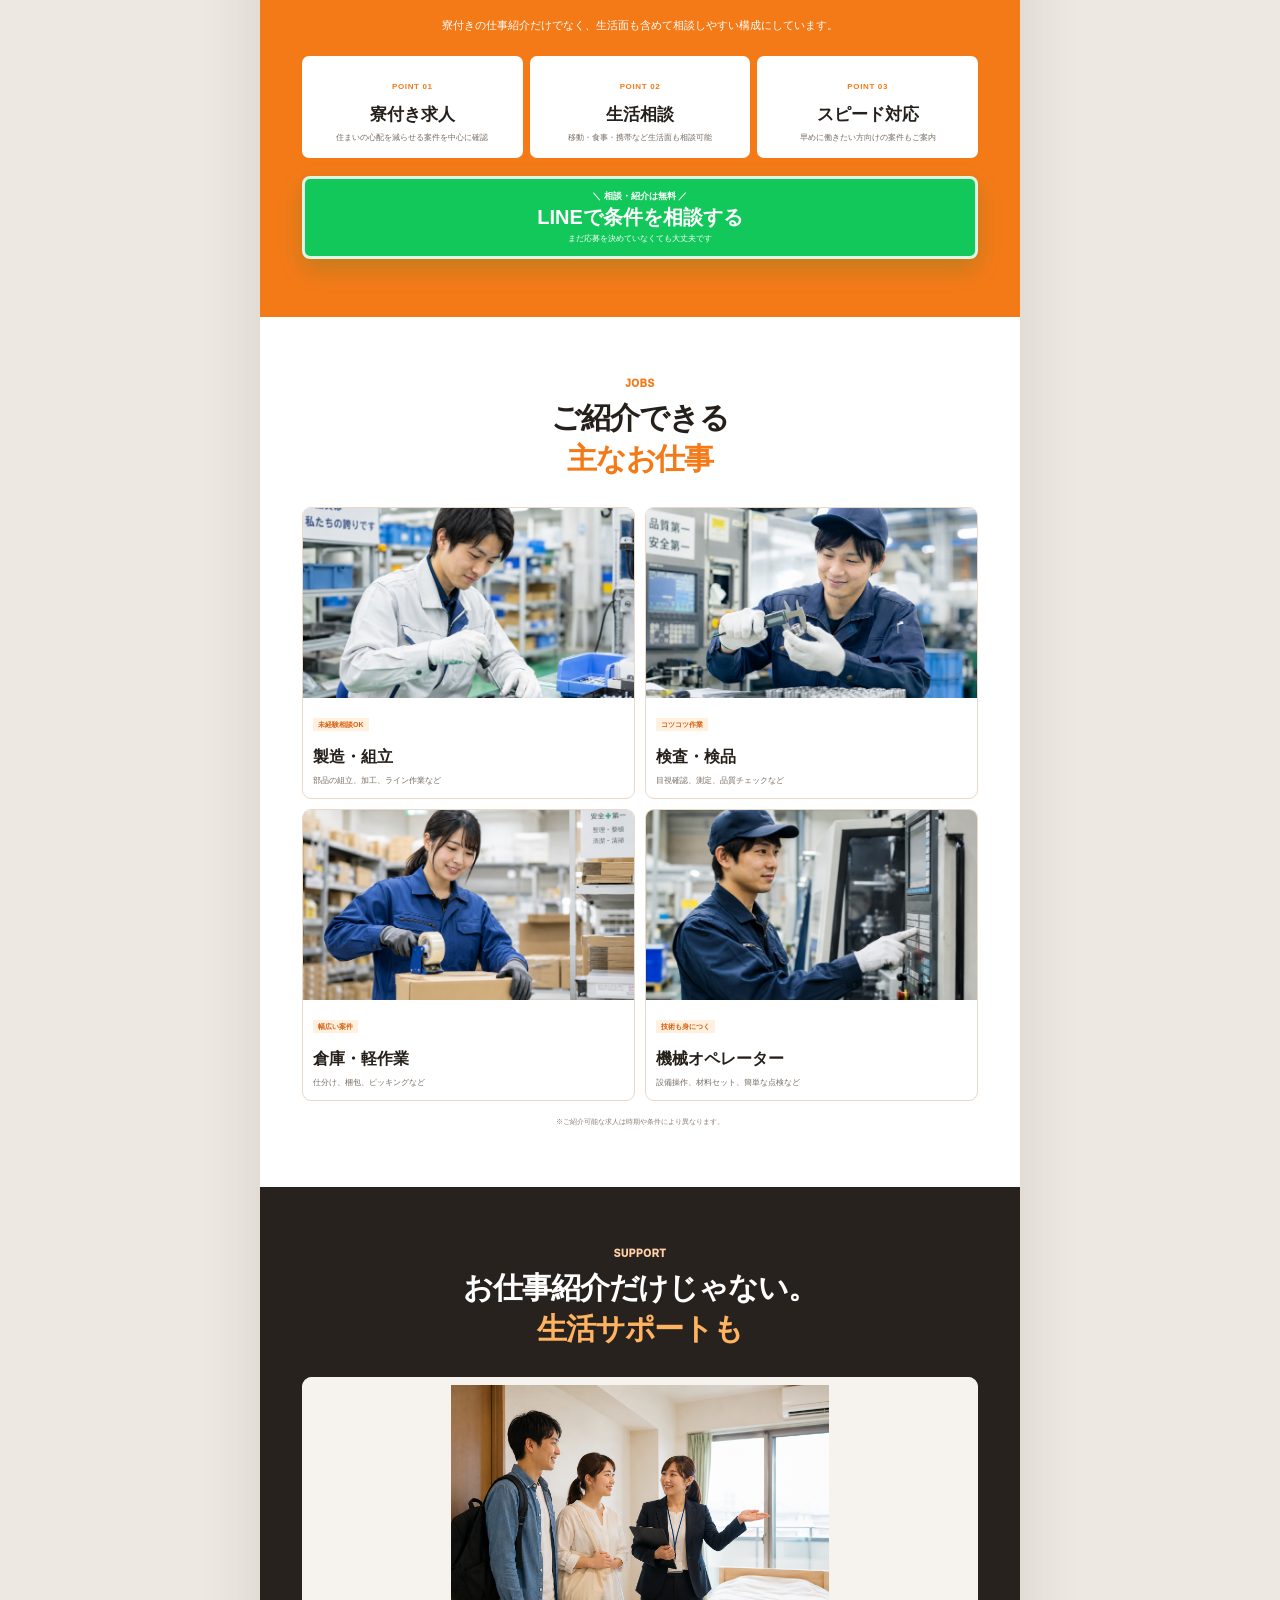
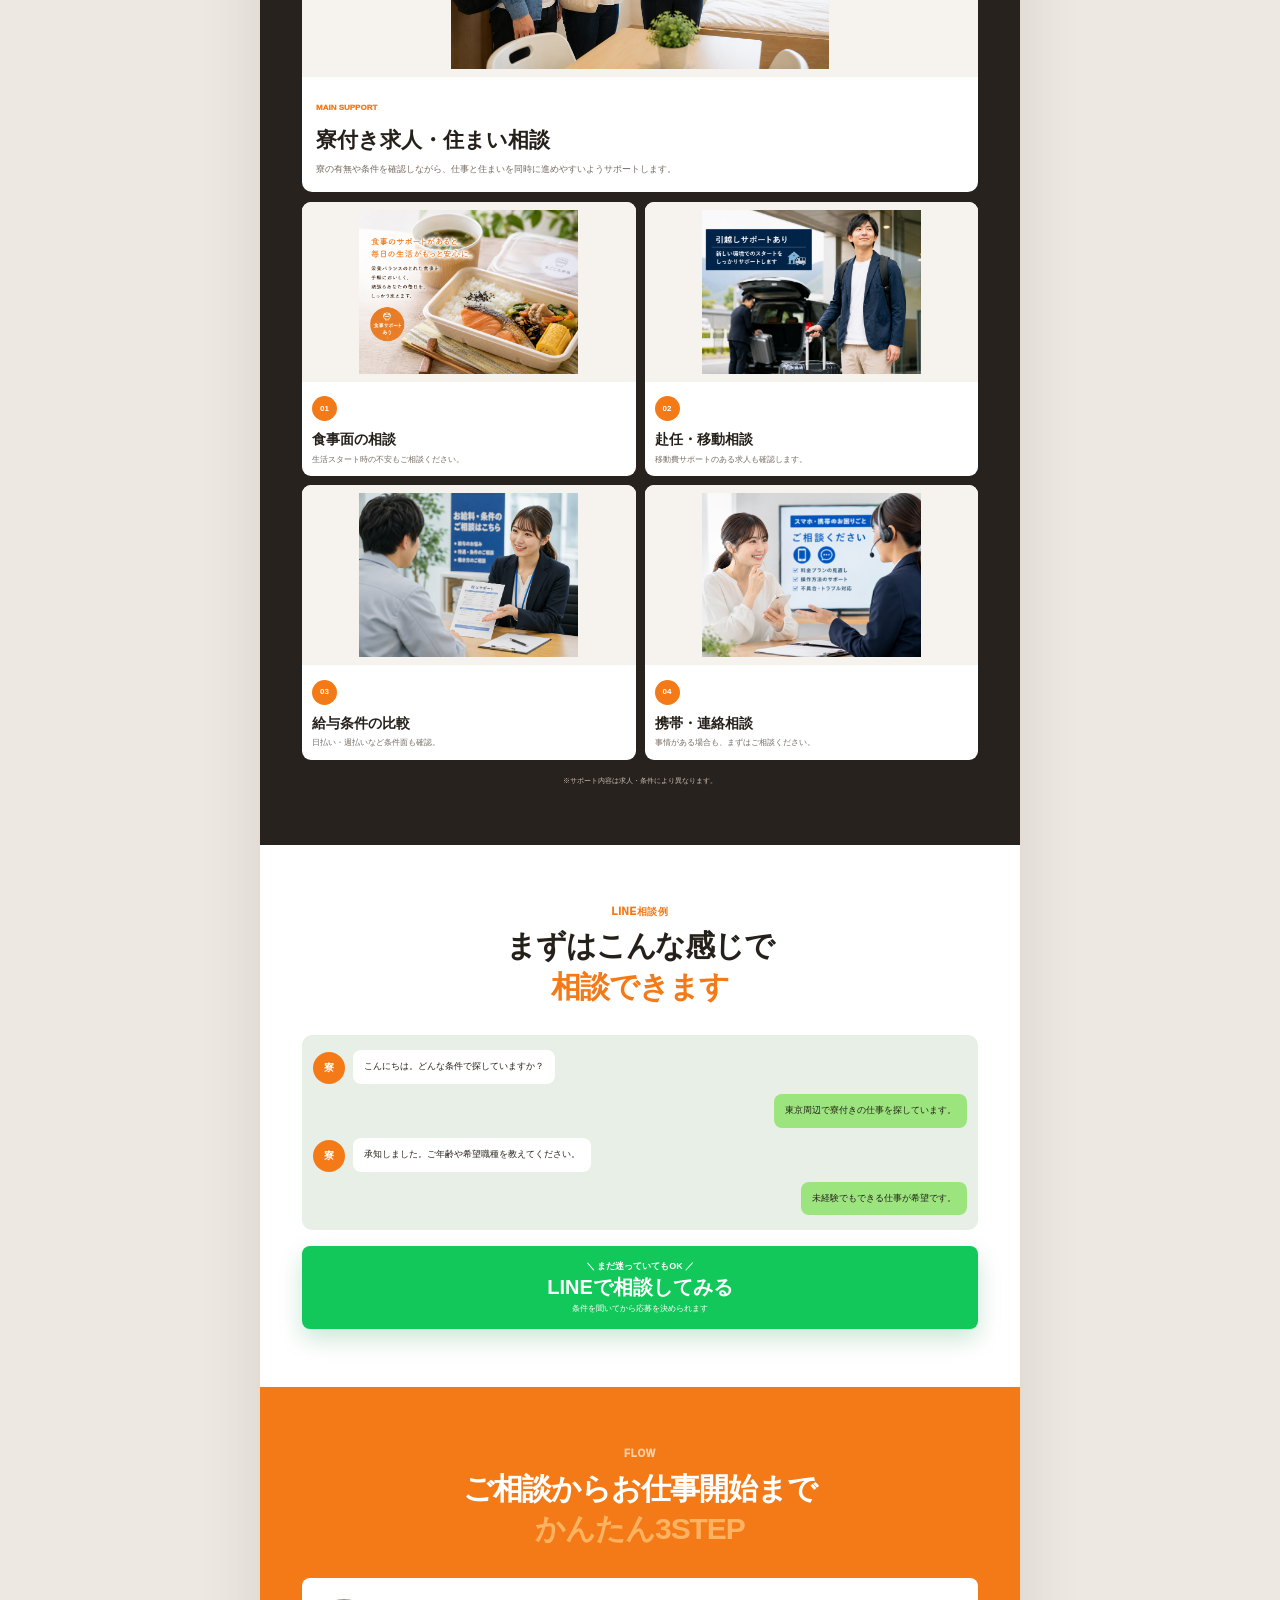
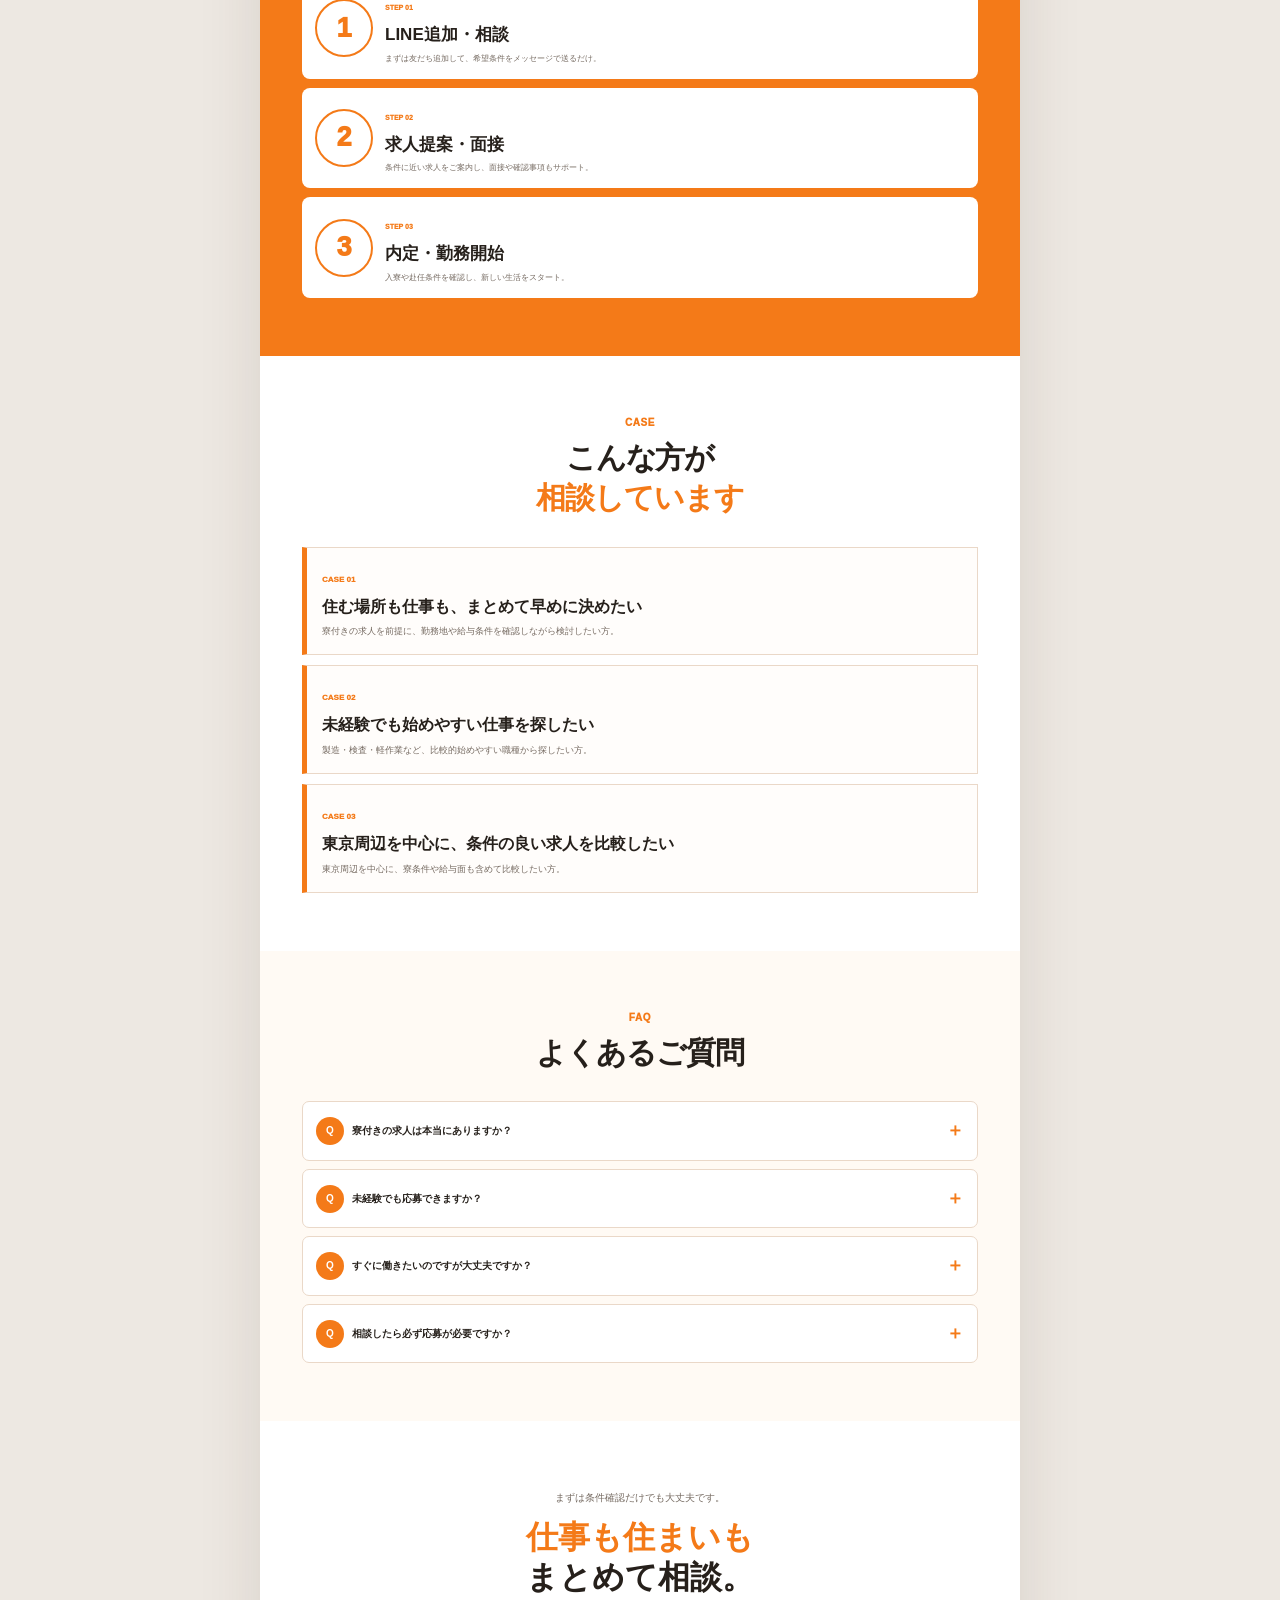
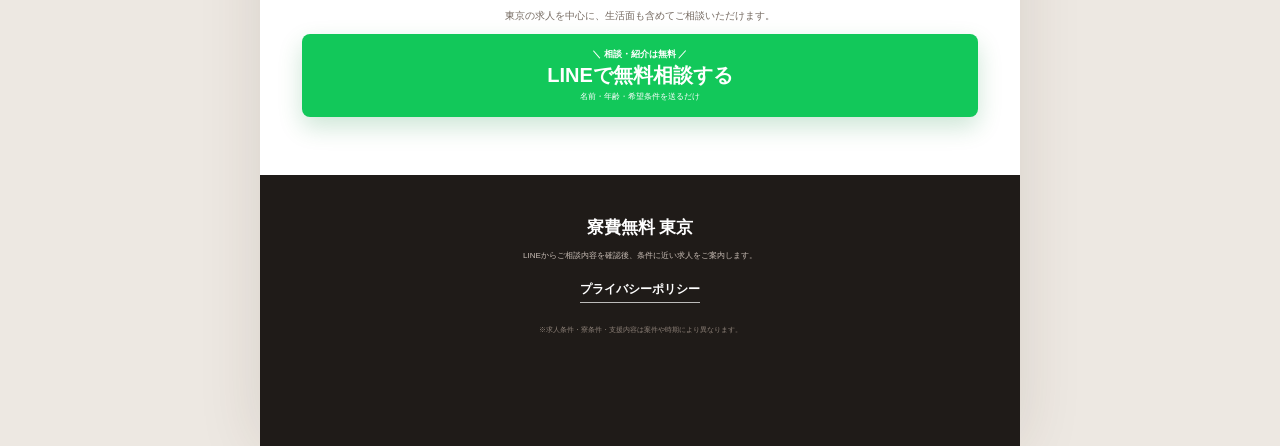
==== commit baf11f58: "Add files via upload" ====
--- a/index.html
+++ b/index.html
@@ -9,9 +9,9 @@
 <meta http-equiv="Pragma" content="no-cache">
 <meta http-equiv="Expires" content="0">
 <title>寮費無料 東京｜仕事と住まいをまとめて相談</title>
-<link rel="stylesheet" href="assets/style1.css?v=20260817j">
-<link rel="stylesheet" href="assets/style2.css?v=20260817j">
-<link rel="stylesheet" href="assets/hero-size.css?v=20260817j">
+<link rel="stylesheet" href="assets/style1.css?v=20260817k">
+<link rel="stylesheet" href="assets/style2.css?v=20260817k">
+<link rel="stylesheet" href="assets/hero-size.css?v=20260817k">
 </head>
 <body>
 <div class="page">
@@ -23,57 +23,9 @@
 </header>
 
 <main id="top">
-<section class="hero hero-reference">
-  <div class="hero-pattern"></div>
-  <div class="hero-inner hero-reference-inner">
-    <div class="hero-left">
-      <div class="hero-pills">
-        <span>携帯なし</span>
-        <span>住む家なし</span>
-        <span>お金なし</span>
-      </div>
-
-      <div class="hero-life-line">
-        <strong>生活に困った人</strong><span>のための</span><b>求人紹介</b>
-      </div>
-
-      <h1 class="hero-brand-copy">
-        <small><b>寮費無料 東京</b> の</small>
-        <span>お仕事紹介</span><br><em>生活サポート</em>
-      </h1>
-
-      <div class="hero-bonus">
-        <small>今なら！</small>
-        <strong>
-          <span class="hero-bonus-main">生活支援金<b>10万円</b></span>
-          <span class="hero-bonus-gift">プレゼント！</span>
-        </strong>
-      </div>
-
-      <div class="hero-zero">所持金<b>0円</b>でもOK！</div>
-
-      <div class="hero-merits hero-merits-ref">
-        <div><i>✓</i><span>未経験可</span></div>
-        <div><i>☎</i><span>携帯相談</span></div>
-        <div><i>⌂</i><span>家賃無料<br>案件あり</span></div>
-      </div>
-
-      <div class="hero-bottom-flow">
-        <div class="hero-speed">内定まで<br><strong>スピード対応！</strong></div>
-        <div class="hero-steps hero-steps-ref">
-          <div><b>01</b><span><em>LINE</em><br>相談</span></div>
-          <div><b>02</b><span>ご提案＆<br>面接</span></div>
-          <div><b>03</b><span>内定＆<br>勤務開始</span></div>
-        </div>
-      </div>
-    </div>
-
-    <div class="hero-right hero-person">
-      <img src="assets/hero-worker-final.png" alt="求人を案内するスタッフ">
-    </div>
-  </div>
+<section class="hero hero-top-image">
+  <img src="assets/top-hero-reference.png" alt="寮費無料 東京のTOPバナー">
 </section>
-
 
 <section class="section jobit-style reveal-target">
   <div class="jobit-headline">
@@ -239,6 +191,6 @@
 </div>
 
 <a class="fixed-line" href="https://lin.ee/xo4sCJy" target="_blank" rel="noopener"><small>＼ まずは気軽に相談 ／</small><strong>LINEで無料相談する</strong></a>
-<script src="assets/app.js?v=20260817j"></script>
+<script src="assets/app.js?v=20260817k"></script>
 </body>
 </html>
--- a/assets/style1.css
+++ b/assets/style1.css
@@ -78,7 +78,11 @@
 .footer-privacy-link{display:block;width:max-content;margin:16px auto 10px;padding-bottom:2px;color:#fff;font-size:12px;font-weight:800;border-bottom:1px solid rgba(255,255,255,.7);transition:opacity .2s ease}.footer-privacy-link:hover{opacity:.72}
 
 
-/* wide header logo replacement */
+/* top hero image replacement */
+.hero-top-image{background:#fff;padding:0;margin:0;line-height:0}.hero-top-image img{display:block;width:100%;height:auto}.hero-top-image + .hero-strip{margin-top:0}
+
+
+/* wide header logo */
 .brand-logo-wide{gap:0;flex:1;min-width:0;overflow:hidden;}
 .brand-logo-wide img{display:block;height:62px;width:auto;max-width:430px;object-fit:contain;object-position:left center;}
 .brand-name-text{display:none!important;}
--- a/assets/style2.css
+++ b/assets/style2.css
@@ -72,6 +72,9 @@
 @media(max-width:420px){.brand-name-text{font-size:14px;}}
 
 
+@media(max-width:700px){.hero-top-image{margin:0}.hero-top-image img{width:100%;height:auto}}
+
+
 @media(max-width:700px){.brand-logo-wide img{height:54px;max-width:320px;}}
 @media(max-width:520px){.header{padding:0 10px}.brand-logo-wide img{height:42px;max-width:220px}.header-line-lg{min-width:108px;}}
 @media(max-width:400px){.brand-logo-wide img{height:38px;max-width:190px}.header-line{font-size:9px;padding:7px 9px}.header-line-lg{min-width:100px;}}
